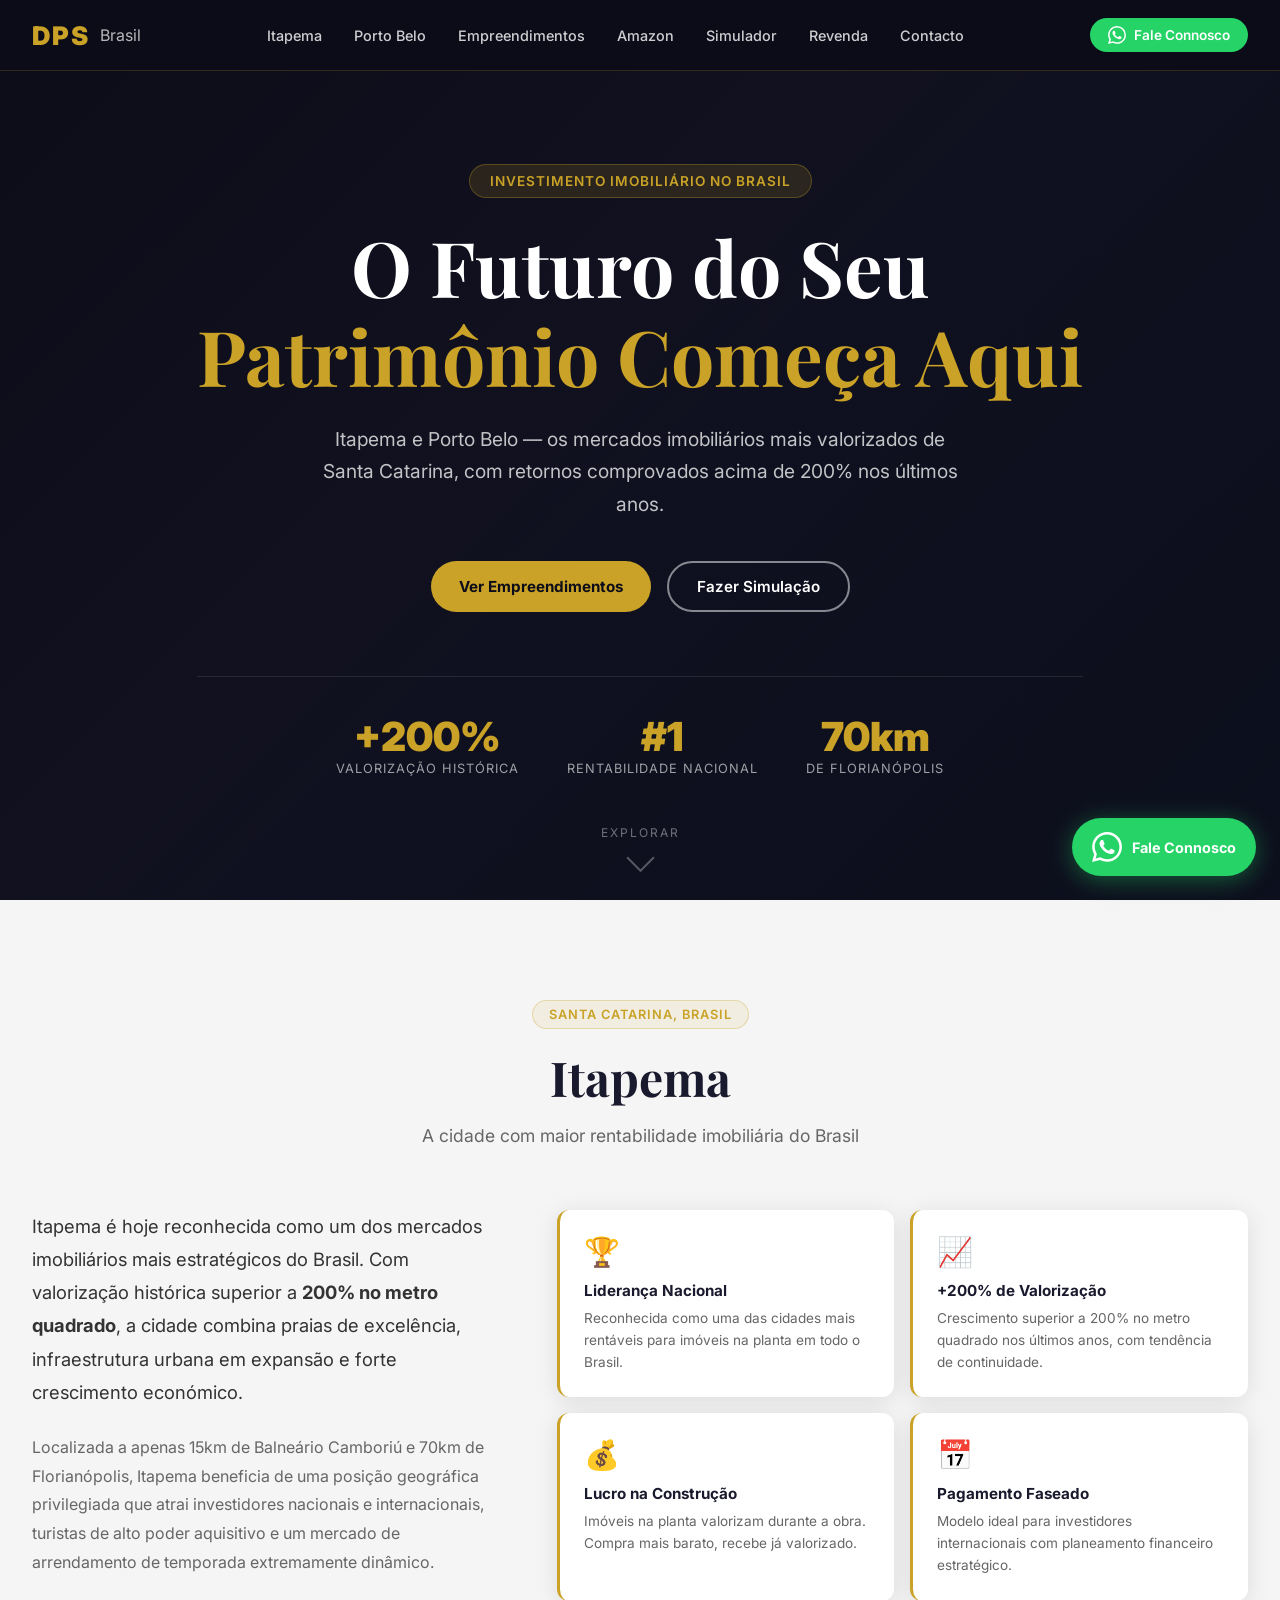
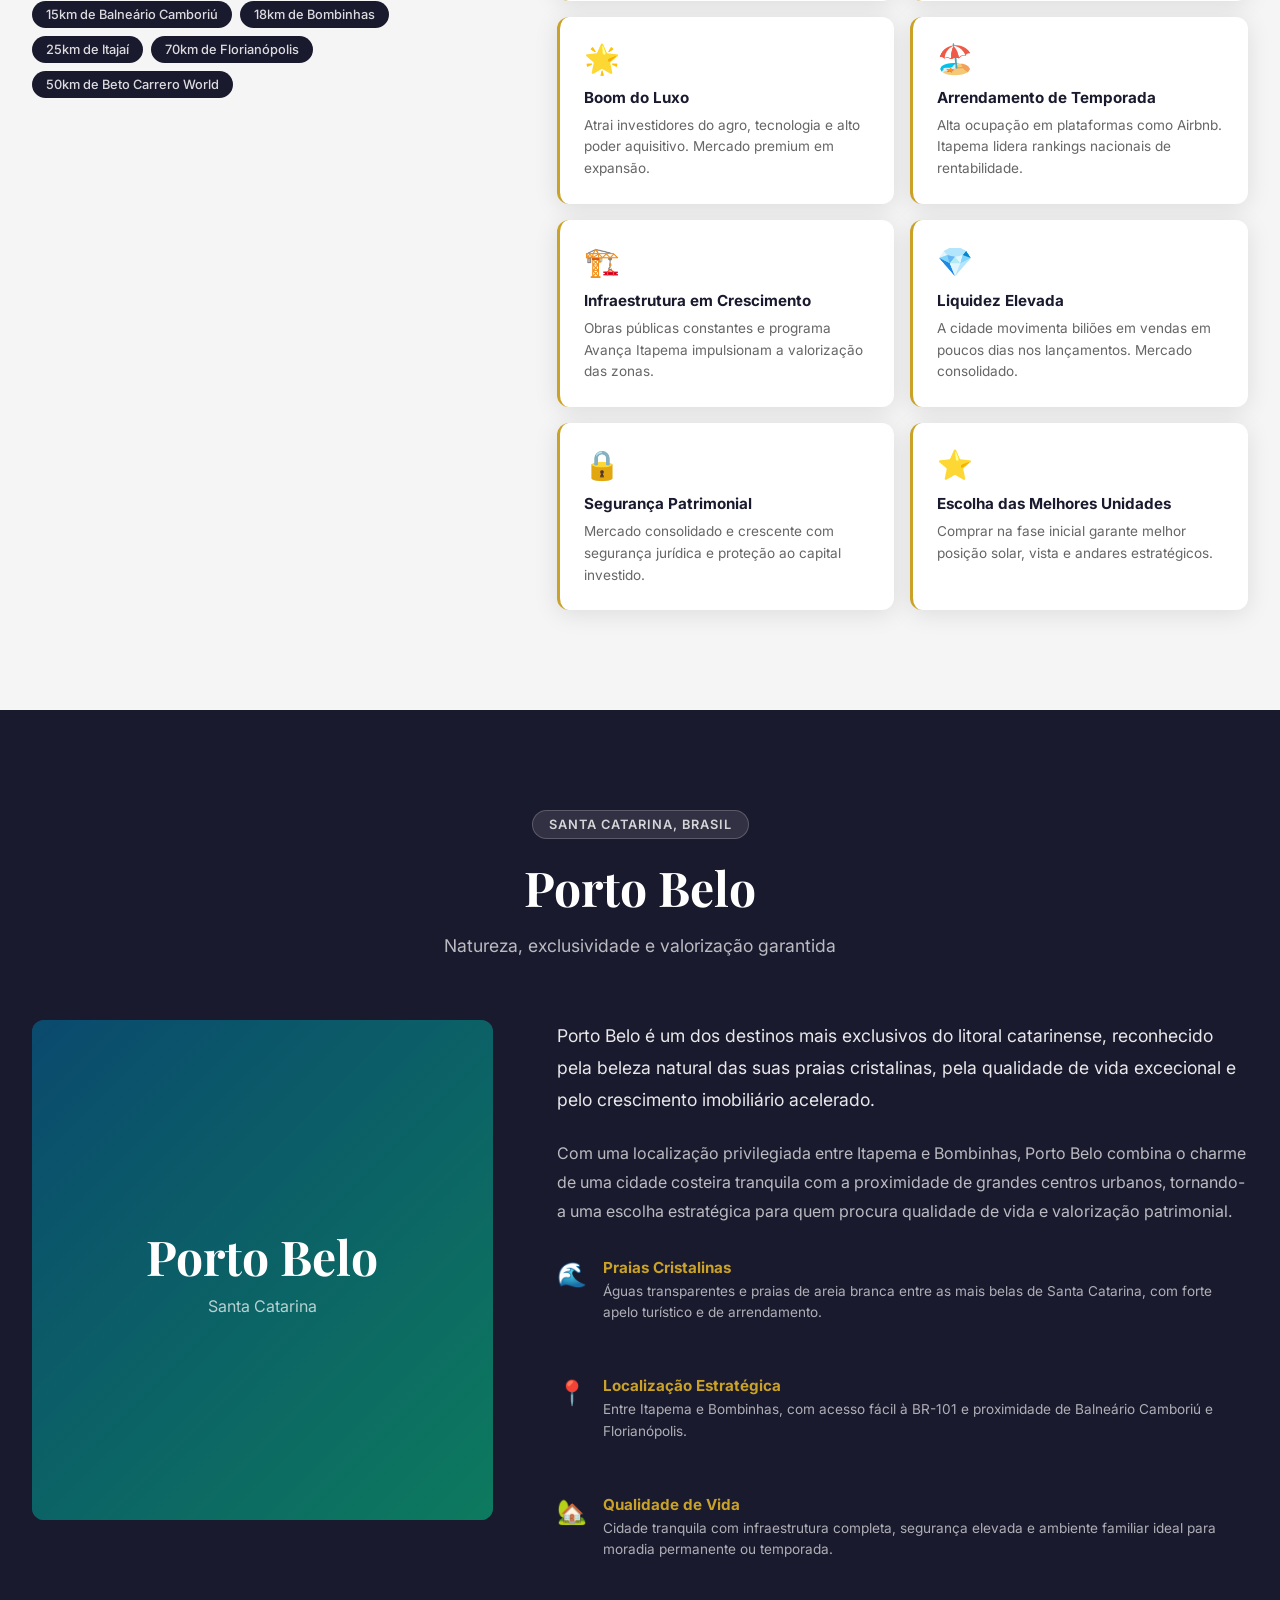
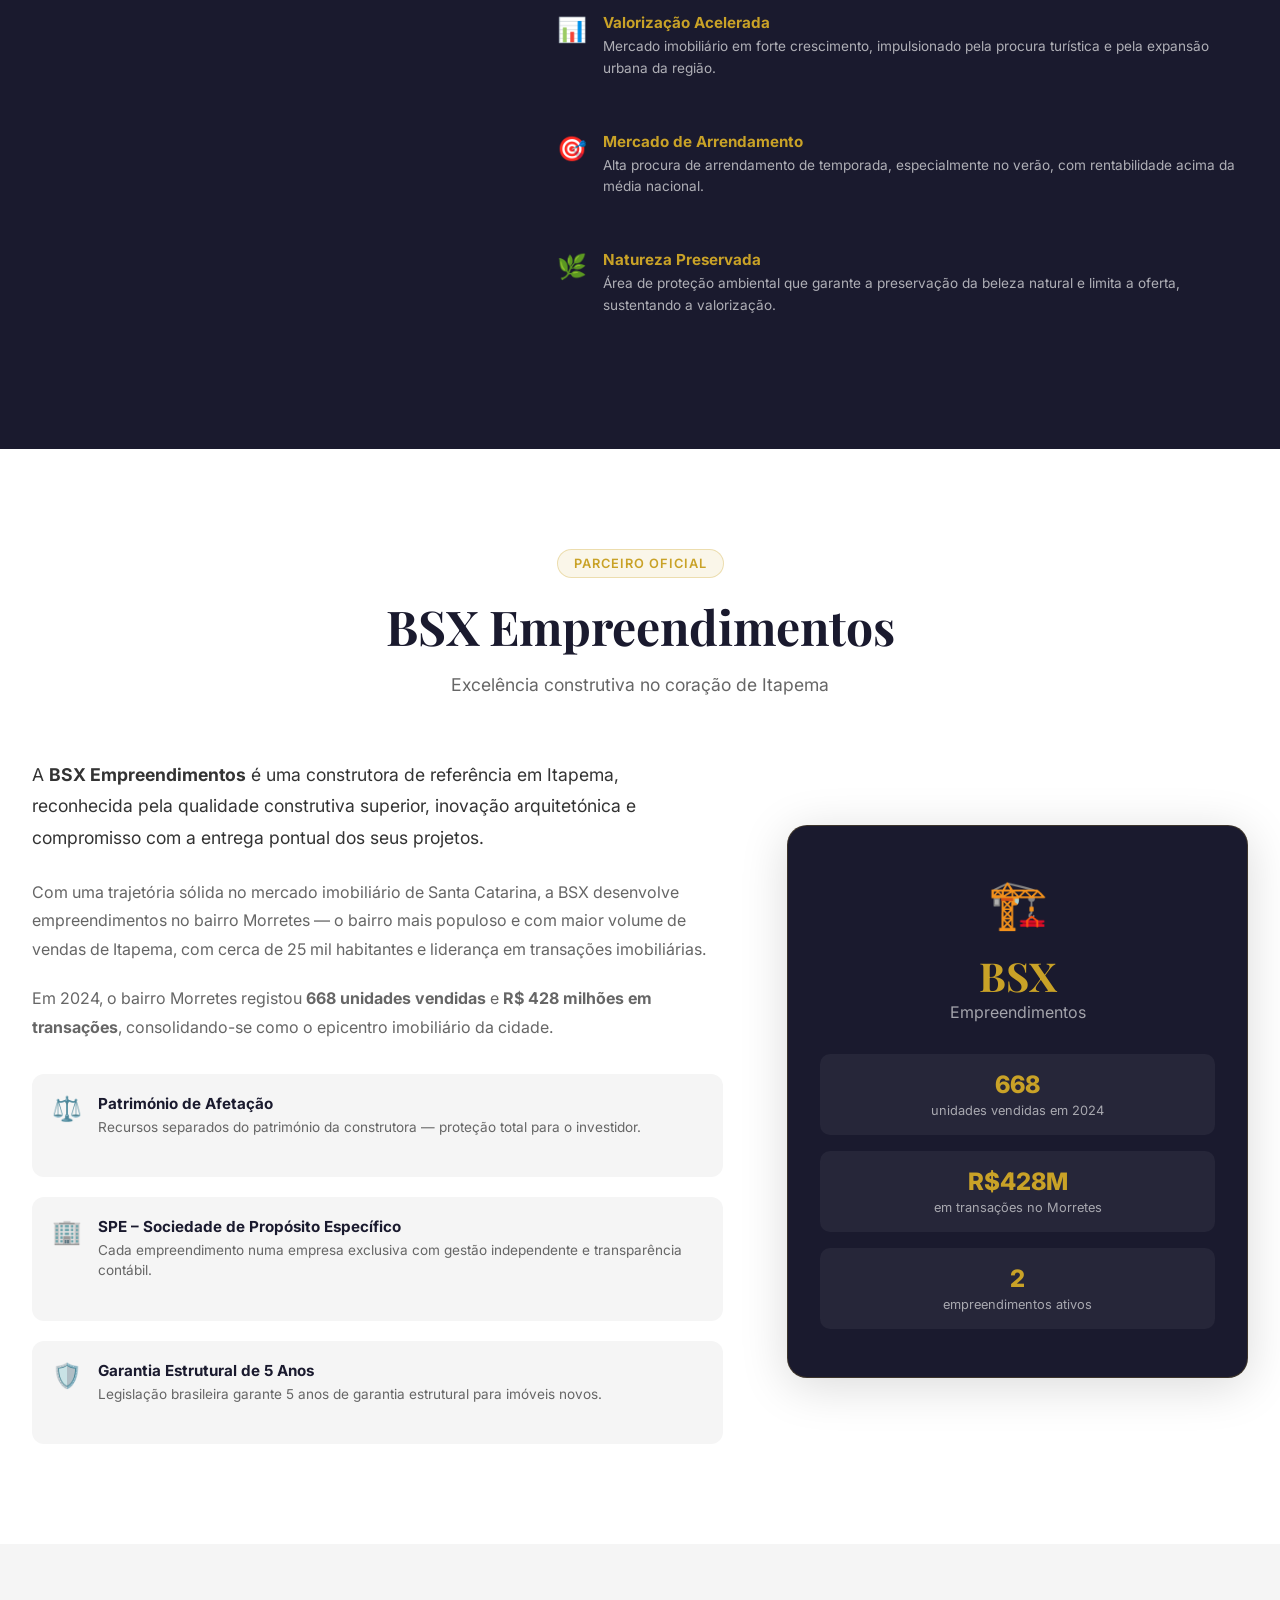
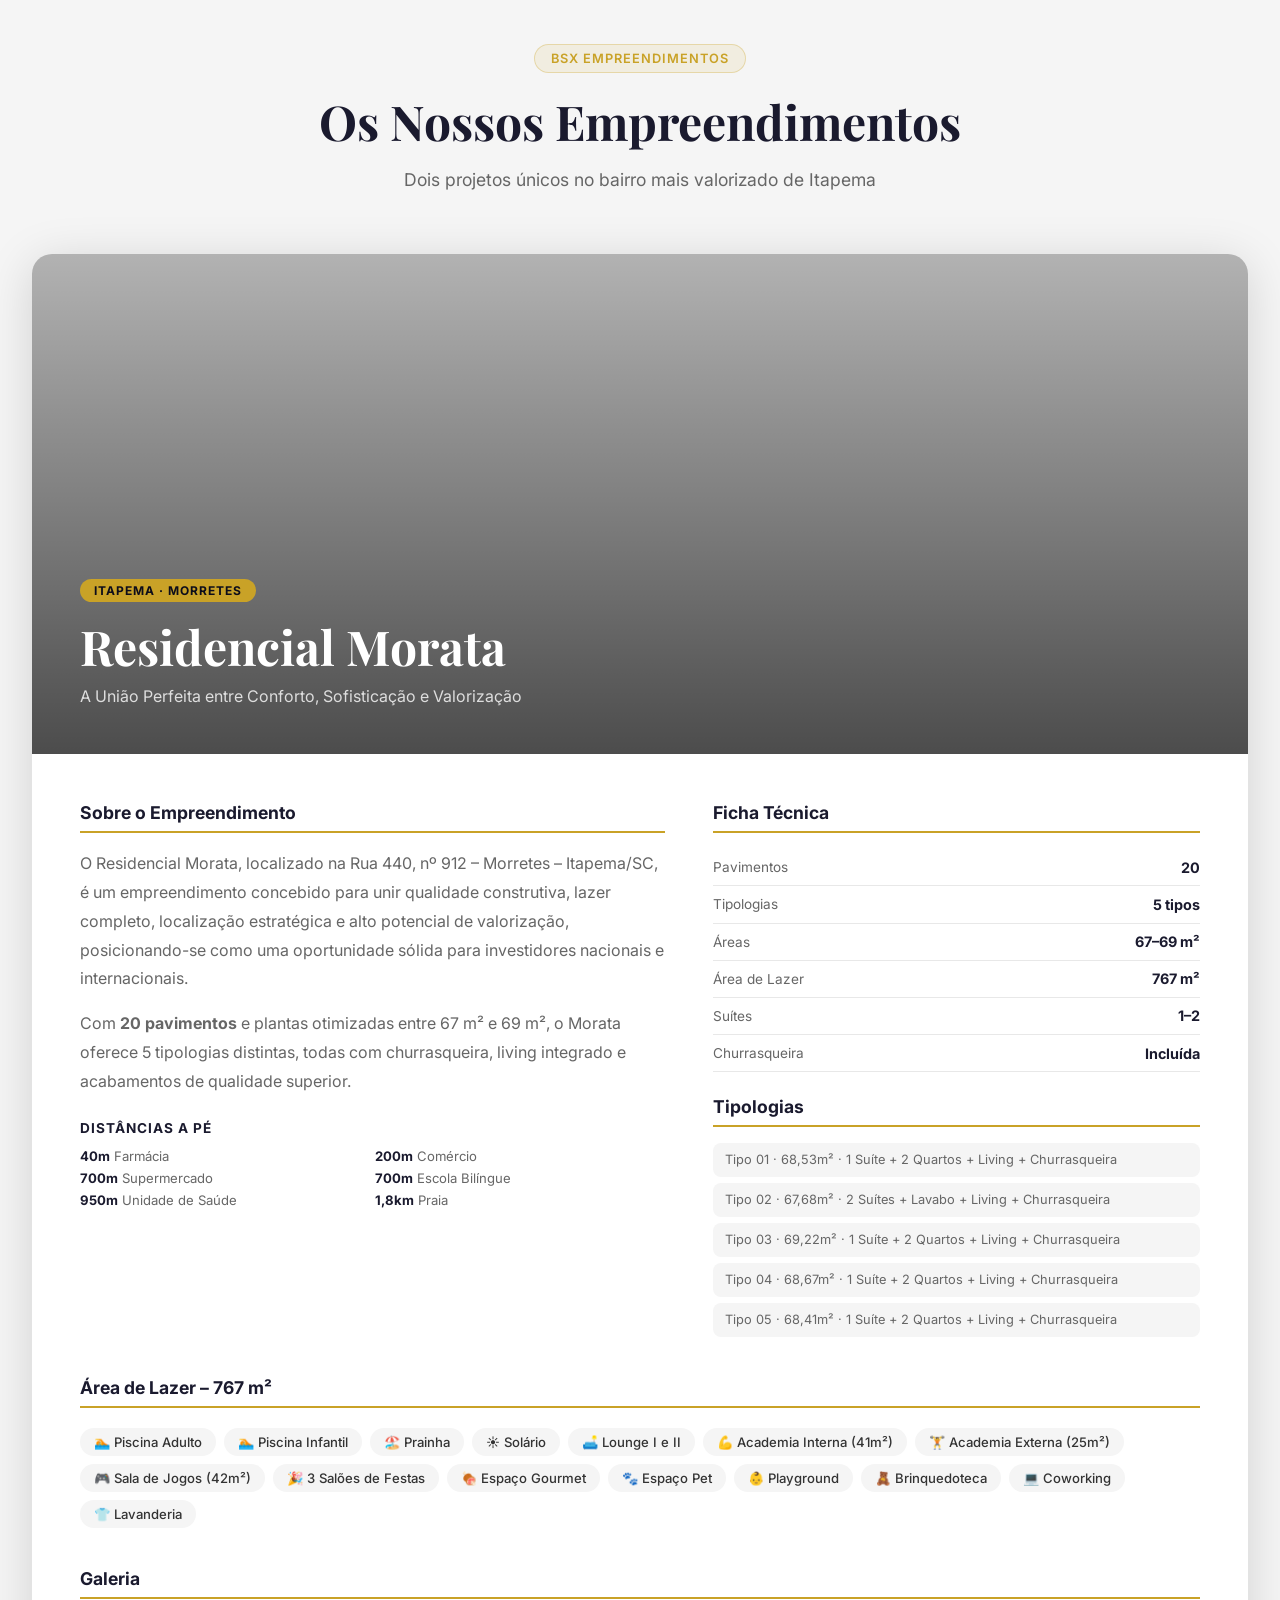
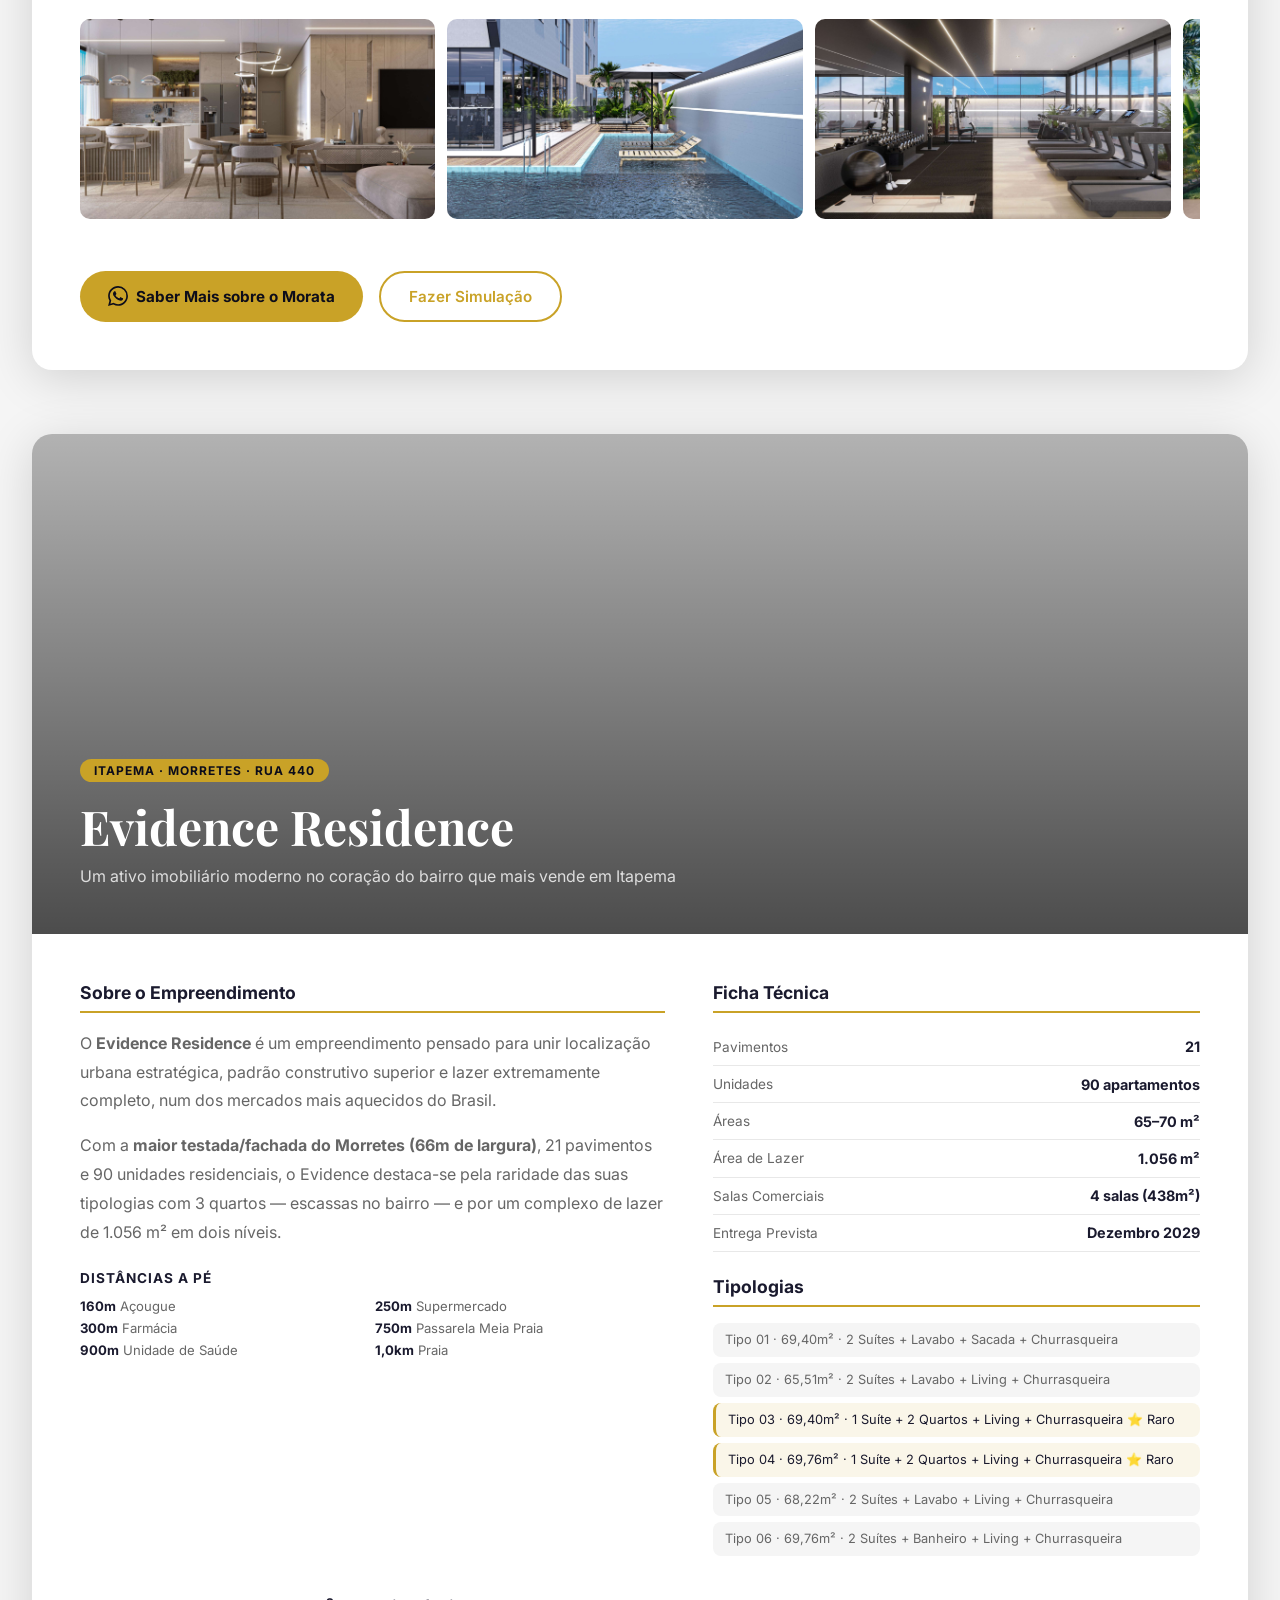
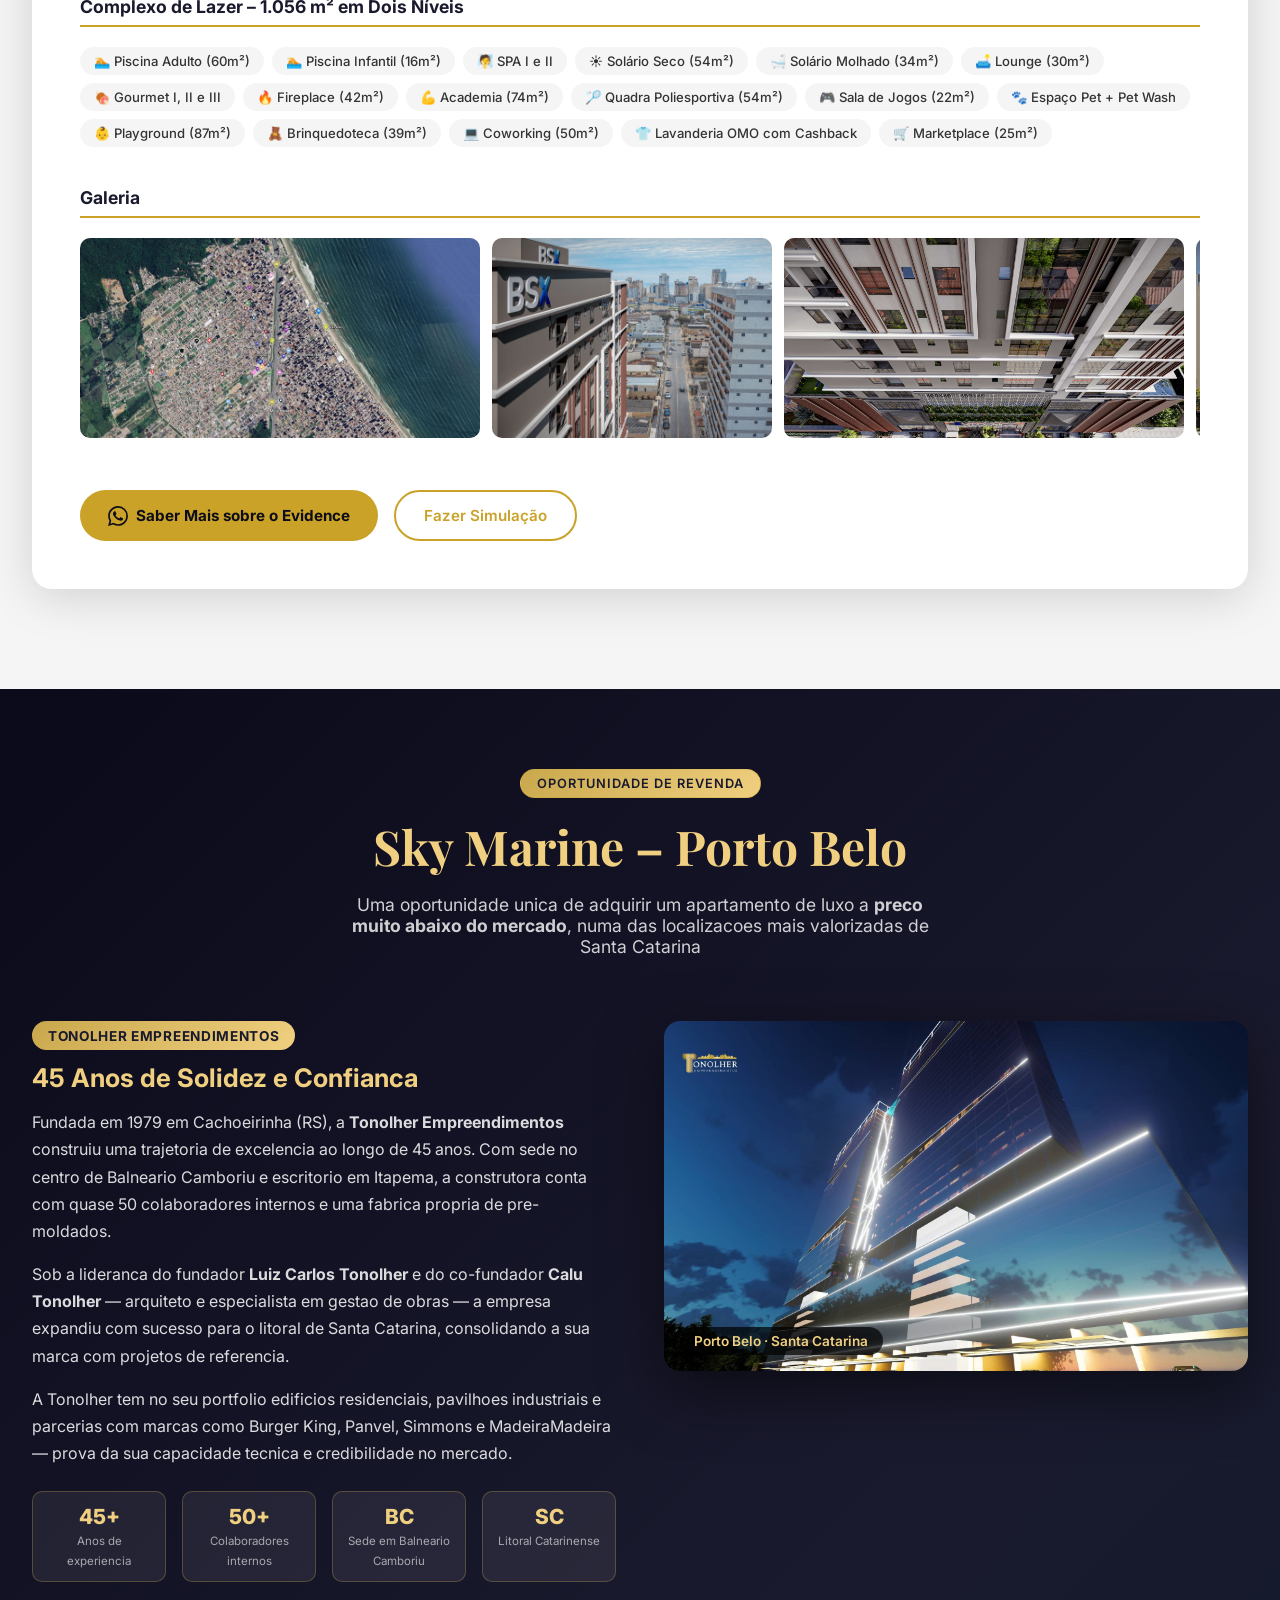
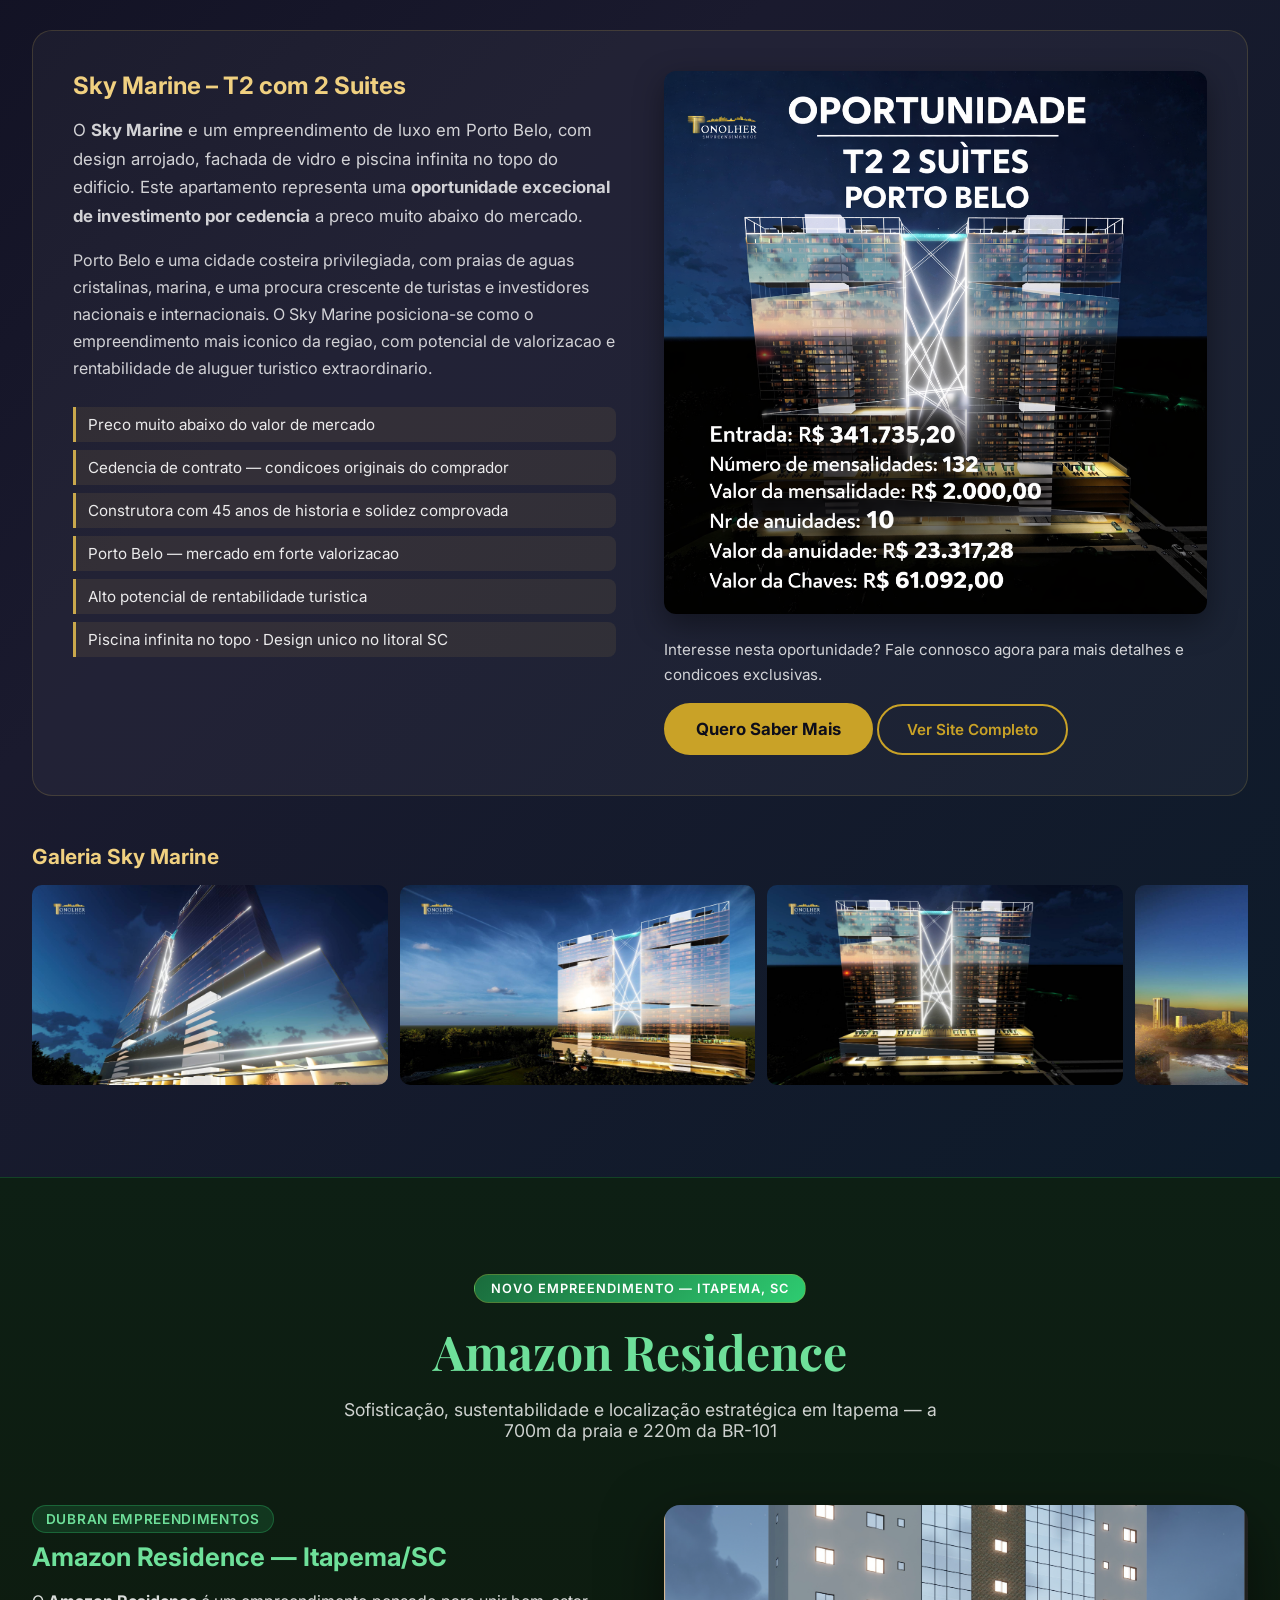
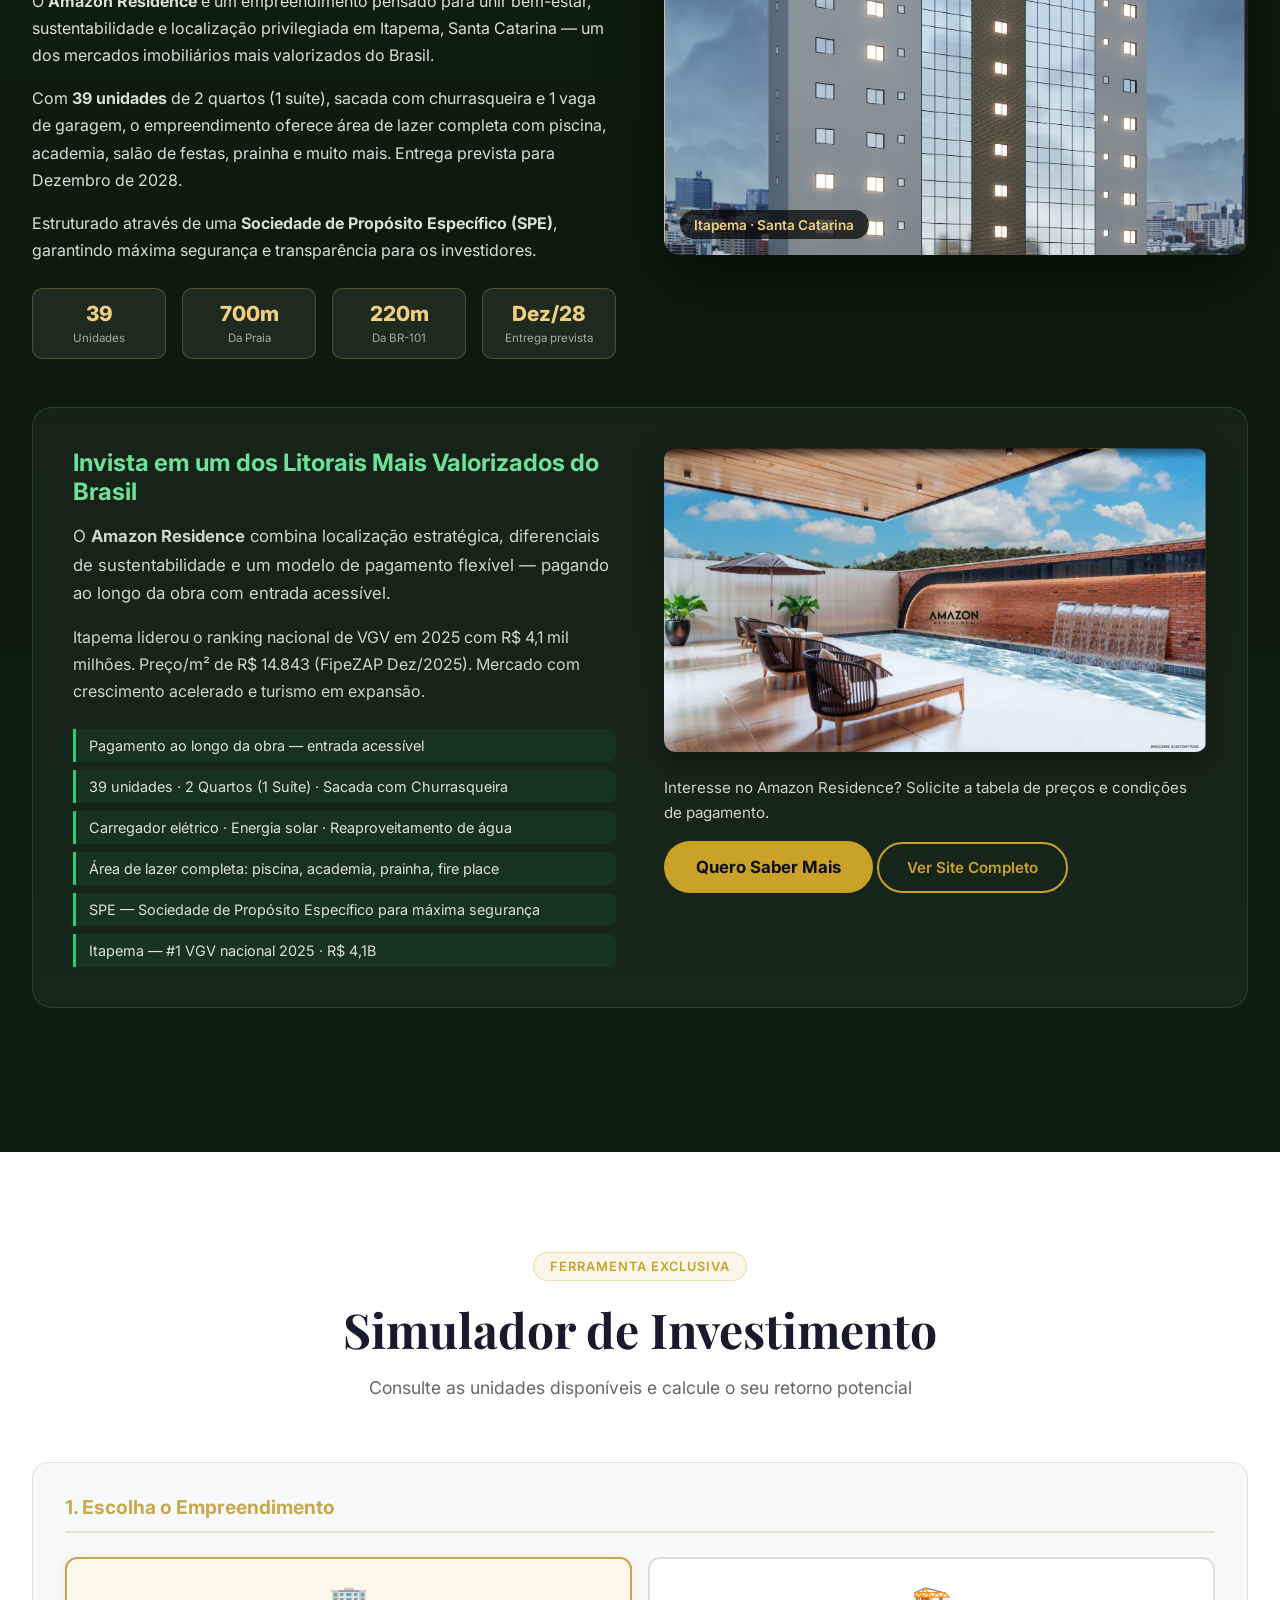
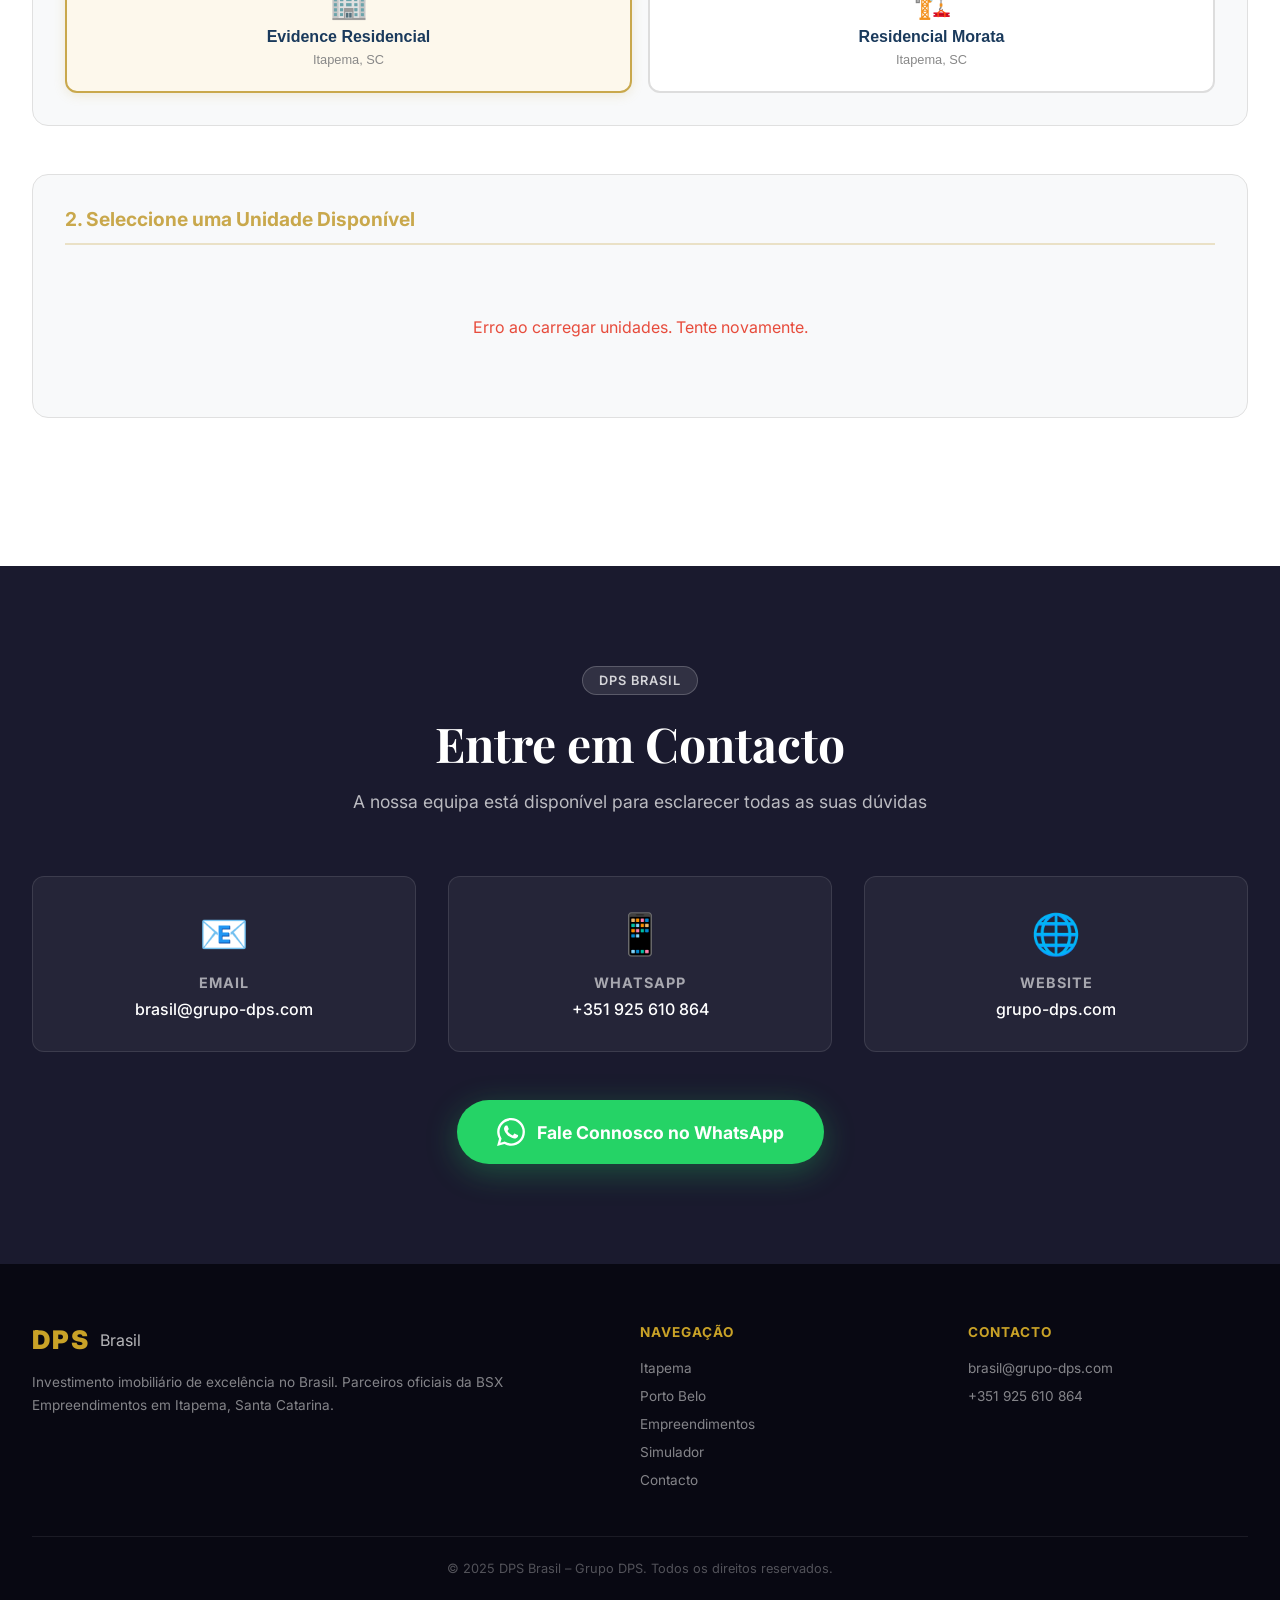
==== index.html @ 94337559 "Adicionar agente Sofia (DPS Brasil) - widget v2.1" ====
<!DOCTYPE html>
<html lang="pt">
<head>
  <meta charset="UTF-8" />
  <meta name="viewport" content="width=device-width, initial-scale=1.0" />
  <title>DPS Brasil – Investimento Imobiliário no Brasil</title>
  <meta name="description" content="Invista em imóveis de alto potencial no Brasil. Itapema e Porto Belo – os mercados mais valorizados de Santa Catarina." />
  <link rel="stylesheet" href="style.css" />
  <link rel="preconnect" href="https://fonts.googleapis.com" />
  <link href="https://fonts.googleapis.com/css2?family=Inter:wght@300;400;500;600;700;800;900&family=Playfair+Display:wght@400;600;700&display=swap" rel="stylesheet" />
</head>
<body>

<!-- NAVBAR -->
<nav class="navbar" id="navbar">
  <div class="nav-container">
    <div class="nav-logo">
      <span class="logo-dps">DPS</span>
      <span class="logo-brasil">Brasil</span>
    </div>
    <div class="nav-links" id="navLinks">
      <a href="#itapema">Itapema</a>
      <a href="#porto-belo">Porto Belo</a>
      <a href="#empreendimentos">Empreendimentos</a>
      <a href="#amazon">Amazon</a>
      <a href="#simulador">Simulador</a>
      <a href="#revenda">Revenda</a>
      <a href="#contacto">Contacto</a>
    </div>
    <a href="https://wa.me/925610864" target="_blank" class="nav-whatsapp">
      <svg width="18" height="18" viewBox="0 0 24 24" fill="currentColor"><path d="M17.472 14.382c-.297-.149-1.758-.867-2.03-.967-.273-.099-.471-.148-.67.15-.197.297-.767.966-.94 1.164-.173.199-.347.223-.644.075-.297-.15-1.255-.463-2.39-1.475-.883-.788-1.48-1.761-1.653-2.059-.173-.297-.018-.458.13-.606.134-.133.298-.347.446-.52.149-.174.198-.298.298-.497.099-.198.05-.371-.025-.52-.075-.149-.669-1.612-.916-2.207-.242-.579-.487-.5-.669-.51-.173-.008-.371-.01-.57-.01-.198 0-.52.074-.792.372-.272.297-1.04 1.016-1.04 2.479 0 1.462 1.065 2.875 1.213 3.074.149.198 2.096 3.2 5.077 4.487.709.306 1.262.489 1.694.625.712.227 1.36.195 1.871.118.571-.085 1.758-.719 2.006-1.413.248-.694.248-1.289.173-1.413-.074-.124-.272-.198-.57-.347m-5.421 7.403h-.004a9.87 9.87 0 01-5.031-1.378l-.361-.214-3.741.982.998-3.648-.235-.374a9.86 9.86 0 01-1.51-5.26c.001-5.45 4.436-9.884 9.888-9.884 2.64 0 5.122 1.03 6.988 2.898a9.825 9.825 0 012.893 6.994c-.003 5.45-4.437 9.884-9.885 9.884m8.413-18.297A11.815 11.815 0 0012.05 0C5.495 0 .16 5.335.157 11.892c0 2.096.547 4.142 1.588 5.945L.057 24l6.305-1.654a11.882 11.882 0 005.683 1.448h.005c6.554 0 11.89-5.335 11.893-11.893a11.821 11.821 0 00-3.48-8.413z"/></svg>
      Fale Connosco
    </a>
    <button class="nav-toggle" id="navToggle" aria-label="Menu">
      <span></span><span></span><span></span>
    </button>
  </div>
</nav>

<!-- HERO -->
<section class="hero" id="hero">
  <div class="hero-overlay"></div>
  <div class="hero-content">
    <div class="hero-badge">Investimento Imobiliário no Brasil</div>
    <h1>O Futuro do Seu<br/><span class="hero-highlight">Patrimônio Começa Aqui</span></h1>
    <p>Itapema e Porto Belo — os mercados imobiliários mais valorizados de Santa Catarina, com retornos comprovados acima de 200% nos últimos anos.</p>
    <div class="hero-buttons">
      <a href="#empreendimentos" class="btn-primary">Ver Empreendimentos</a>
      <a href="#simulador" class="btn-secondary">Fazer Simulação</a>
    </div>
    <div class="hero-stats">
      <div class="stat">
        <span class="stat-number">+200%</span>
        <span class="stat-label">Valorização histórica</span>
      </div>
      <div class="stat">
        <span class="stat-number">#1</span>
        <span class="stat-label">Rentabilidade nacional</span>
      </div>
      <div class="stat">
        <span class="stat-number">70km</span>
        <span class="stat-label">De Florianópolis</span>
      </div>
    </div>
  </div>
  <div class="hero-scroll">
    <span>Explorar</span>
    <div class="scroll-arrow"></div>
  </div>
</section>

<!-- SECÇÃO ITAPEMA -->
<section class="section-itapema" id="itapema">
  <div class="container">
    <div class="section-header">
      <div class="section-badge">Santa Catarina, Brasil</div>
      <h2>Itapema</h2>
      <p class="section-subtitle">A cidade com maior rentabilidade imobiliária do Brasil</p>
    </div>
    <div class="itapema-grid">
      <div class="itapema-text">
        <p class="lead-text">Itapema é hoje reconhecida como um dos mercados imobiliários mais estratégicos do Brasil. Com valorização histórica superior a <strong>200% no metro quadrado</strong>, a cidade combina praias de excelência, infraestrutura urbana em expansão e forte crescimento económico.</p>
        <p>Localizada a apenas 15km de Balneário Camboriú e 70km de Florianópolis, Itapema beneficia de uma posição geográfica privilegiada que atrai investidores nacionais e internacionais, turistas de alto poder aquisitivo e um mercado de arrendamento de temporada extremamente dinâmico.</p>
        <div class="location-tags">
          <span>15km de Balneário Camboriú</span>
          <span>18km de Bombinhas</span>
          <span>25km de Itajaí</span>
          <span>70km de Florianópolis</span>
          <span>50km de Beto Carrero World</span>
        </div>
      </div>
      <div class="motivos-grid">
        <div class="motivo-card">
          <div class="motivo-icon">🏆</div>
          <h4>Liderança Nacional</h4>
          <p>Reconhecida como uma das cidades mais rentáveis para imóveis na planta em todo o Brasil.</p>
        </div>
        <div class="motivo-card">
          <div class="motivo-icon">📈</div>
          <h4>+200% de Valorização</h4>
          <p>Crescimento superior a 200% no metro quadrado nos últimos anos, com tendência de continuidade.</p>
        </div>
        <div class="motivo-card">
          <div class="motivo-icon">💰</div>
          <h4>Lucro na Construção</h4>
          <p>Imóveis na planta valorizam durante a obra. Compra mais barato, recebe já valorizado.</p>
        </div>
        <div class="motivo-card">
          <div class="motivo-icon">📅</div>
          <h4>Pagamento Faseado</h4>
          <p>Modelo ideal para investidores internacionais com planeamento financeiro estratégico.</p>
        </div>
        <div class="motivo-card">
          <div class="motivo-icon">🌟</div>
          <h4>Boom do Luxo</h4>
          <p>Atrai investidores do agro, tecnologia e alto poder aquisitivo. Mercado premium em expansão.</p>
        </div>
        <div class="motivo-card">
          <div class="motivo-icon">🏖️</div>
          <h4>Arrendamento de Temporada</h4>
          <p>Alta ocupação em plataformas como Airbnb. Itapema lidera rankings nacionais de rentabilidade.</p>
        </div>
        <div class="motivo-card">
          <div class="motivo-icon">🏗️</div>
          <h4>Infraestrutura em Crescimento</h4>
          <p>Obras públicas constantes e programa Avança Itapema impulsionam a valorização das zonas.</p>
        </div>
        <div class="motivo-card">
          <div class="motivo-icon">💎</div>
          <h4>Liquidez Elevada</h4>
          <p>A cidade movimenta biliões em vendas em poucos dias nos lançamentos. Mercado consolidado.</p>
        </div>
        <div class="motivo-card">
          <div class="motivo-icon">🔒</div>
          <h4>Segurança Patrimonial</h4>
          <p>Mercado consolidado e crescente com segurança jurídica e proteção ao capital investido.</p>
        </div>
        <div class="motivo-card">
          <div class="motivo-icon">⭐</div>
          <h4>Escolha das Melhores Unidades</h4>
          <p>Comprar na fase inicial garante melhor posição solar, vista e andares estratégicos.</p>
        </div>
      </div>
    </div>
  </div>
</section>

<!-- SECÇÃO PORTO BELO -->
<section class="section-porto-belo" id="porto-belo">
  <div class="container">
    <div class="section-header light">
      <div class="section-badge light">Santa Catarina, Brasil</div>
      <h2>Porto Belo</h2>
      <p class="section-subtitle">Natureza, exclusividade e valorização garantida</p>
    </div>
    <div class="porto-belo-content">
      <div class="porto-belo-main">
        <div class="porto-belo-image">
          <div class="pb-overlay">
            <h3>Porto Belo</h3>
            <p>Santa Catarina</p>
          </div>
        </div>
      </div>
      <div class="porto-belo-info">
        <p class="lead-text">Porto Belo é um dos destinos mais exclusivos do litoral catarinense, reconhecido pela beleza natural das suas praias cristalinas, pela qualidade de vida excecional e pelo crescimento imobiliário acelerado.</p>
        <p>Com uma localização privilegiada entre Itapema e Bombinhas, Porto Belo combina o charme de uma cidade costeira tranquila com a proximidade de grandes centros urbanos, tornando-a uma escolha estratégica para quem procura qualidade de vida e valorização patrimonial.</p>
        <div class="vantagens-list">
          <div class="vantagem-item">
            <div class="vantagem-icon">🌊</div>
            <div>
              <h4>Praias Cristalinas</h4>
              <p>Águas transparentes e praias de areia branca entre as mais belas de Santa Catarina, com forte apelo turístico e de arrendamento.</p>
            </div>
          </div>
          <div class="vantagem-item">
            <div class="vantagem-icon">📍</div>
            <div>
              <h4>Localização Estratégica</h4>
              <p>Entre Itapema e Bombinhas, com acesso fácil à BR-101 e proximidade de Balneário Camboriú e Florianópolis.</p>
            </div>
          </div>
          <div class="vantagem-item">
            <div class="vantagem-icon">🏡</div>
            <div>
              <h4>Qualidade de Vida</h4>
              <p>Cidade tranquila com infraestrutura completa, segurança elevada e ambiente familiar ideal para moradia permanente ou temporada.</p>
            </div>
          </div>
          <div class="vantagem-item">
            <div class="vantagem-icon">📊</div>
            <div>
              <h4>Valorização Acelerada</h4>
              <p>Mercado imobiliário em forte crescimento, impulsionado pela procura turística e pela expansão urbana da região.</p>
            </div>
          </div>
          <div class="vantagem-item">
            <div class="vantagem-icon">🎯</div>
            <div>
              <h4>Mercado de Arrendamento</h4>
              <p>Alta procura de arrendamento de temporada, especialmente no verão, com rentabilidade acima da média nacional.</p>
            </div>
          </div>
          <div class="vantagem-item">
            <div class="vantagem-icon">🌿</div>
            <div>
              <h4>Natureza Preservada</h4>
              <p>Área de proteção ambiental que garante a preservação da beleza natural e limita a oferta, sustentando a valorização.</p>
            </div>
          </div>
        </div>
      </div>
    </div>
  </div>
</section>

<!-- SECÇÃO BSX EMPREENDIMENTOS -->
<section class="section-bsx" id="bsx">
  <div class="container">
    <div class="section-header">
      <div class="section-badge">Parceiro Oficial</div>
      <h2>BSX Empreendimentos</h2>
      <p class="section-subtitle">Excelência construtiva no coração de Itapema</p>
    </div>
    <div class="bsx-content">
      <div class="bsx-text">
        <p class="lead-text">A <strong>BSX Empreendimentos</strong> é uma construtora de referência em Itapema, reconhecida pela qualidade construtiva superior, inovação arquitetónica e compromisso com a entrega pontual dos seus projetos.</p>
        <p>Com uma trajetória sólida no mercado imobiliário de Santa Catarina, a BSX desenvolve empreendimentos no bairro Morretes — o bairro mais populoso e com maior volume de vendas de Itapema, com cerca de 25 mil habitantes e liderança em transações imobiliárias.</p>
        <p>Em 2024, o bairro Morretes registou <strong>668 unidades vendidas</strong> e <strong>R$ 428 milhões em transações</strong>, consolidando-se como o epicentro imobiliário da cidade.</p>
        <div class="bsx-diferenciais">
          <div class="diferencial">
            <span class="diferencial-icon">⚖️</span>
            <div>
              <strong>Património de Afetação</strong>
              <p>Recursos separados do património da construtora — proteção total para o investidor.</p>
            </div>
          </div>
          <div class="diferencial">
            <span class="diferencial-icon">🏢</span>
            <div>
              <strong>SPE – Sociedade de Propósito Específico</strong>
              <p>Cada empreendimento numa empresa exclusiva com gestão independente e transparência contábil.</p>
            </div>
          </div>
          <div class="diferencial">
            <span class="diferencial-icon">🛡️</span>
            <div>
              <strong>Garantia Estrutural de 5 Anos</strong>
              <p>Legislação brasileira garante 5 anos de garantia estrutural para imóveis novos.</p>
            </div>
          </div>
        </div>
      </div>
      <div class="bsx-image">
        <div class="bsx-badge-card">
          <div class="bsx-badge-icon">🏗️</div>
          <h3>BSX</h3>
          <p>Empreendimentos</p>
          <div class="bsx-stats-mini">
            <div><strong>668</strong><span>unidades vendidas em 2024</span></div>
            <div><strong>R$428M</strong><span>em transações no Morretes</span></div>
            <div><strong>2</strong><span>empreendimentos ativos</span></div>
          </div>
        </div>
      </div>
    </div>
  </div>
</section>

<!-- SECÇÃO EMPREENDIMENTOS -->
<section class="section-empreendimentos" id="empreendimentos">
  <div class="container">
    <div class="section-header">
      <div class="section-badge">BSX Empreendimentos</div>
      <h2>Os Nossos Empreendimentos</h2>
      <p class="section-subtitle">Dois projetos únicos no bairro mais valorizado de Itapema</p>
    </div>

    <!-- MORATA -->
    <div class="empreendimento-card" id="morata">
      <div class="emp-video-bg">
        <video autoplay muted loop playsinline class="emp-video" id="videoMorata">
          <source src="https://files.manuscdn.com/user_upload_by_module/session_file/310519663171422751/wNNsdnxxLnsIgcfc.mp4" type="video/mp4" />
        </video>
        <div class="emp-video-overlay"></div>
        <div class="emp-video-title">
          <span class="emp-tag">Itapema · Morretes</span>
          <h3>Residencial Morata</h3>
          <p>A União Perfeita entre Conforto, Sofisticação e Valorização</p>
        </div>
      </div>
      <div class="emp-content">
        <div class="emp-info-grid">
          <div class="emp-description">
            <h4>Sobre o Empreendimento</h4>
            <p>O Residencial Morata, localizado na Rua 440, nº 912 – Morretes – Itapema/SC, é um empreendimento concebido para unir qualidade construtiva, lazer completo, localização estratégica e alto potencial de valorização, posicionando-se como uma oportunidade sólida para investidores nacionais e internacionais.</p>
            <p>Com <strong>20 pavimentos</strong> e plantas otimizadas entre 67 m² e 69 m², o Morata oferece 5 tipologias distintas, todas com churrasqueira, living integrado e acabamentos de qualidade superior.</p>
            <div class="emp-location-distances">
              <h5>Distâncias a Pé</h5>
              <div class="distances-grid">
                <span><strong>40m</strong> Farmácia</span>
                <span><strong>200m</strong> Comércio</span>
                <span><strong>700m</strong> Supermercado</span>
                <span><strong>700m</strong> Escola Bilíngue</span>
                <span><strong>950m</strong> Unidade de Saúde</span>
                <span><strong>1,8km</strong> Praia</span>
              </div>
            </div>
          </div>
          <div class="emp-specs">
            <h4>Ficha Técnica</h4>
            <div class="specs-list">
              <div class="spec-item"><span class="spec-label">Pavimentos</span><span class="spec-value">20</span></div>
              <div class="spec-item"><span class="spec-label">Tipologias</span><span class="spec-value">5 tipos</span></div>
              <div class="spec-item"><span class="spec-label">Áreas</span><span class="spec-value">67–69 m²</span></div>
              <div class="spec-item"><span class="spec-label">Área de Lazer</span><span class="spec-value">767 m²</span></div>
              <div class="spec-item"><span class="spec-label">Suítes</span><span class="spec-value">1–2</span></div>
              <div class="spec-item"><span class="spec-label">Churrasqueira</span><span class="spec-value">Incluída</span></div>
            </div>
            <h4 style="margin-top:1.5rem">Tipologias</h4>
            <div class="tipologias-list">
              <div class="tipologia">Tipo 01 · 68,53m² · 1 Suíte + 2 Quartos + Living + Churrasqueira</div>
              <div class="tipologia">Tipo 02 · 67,68m² · 2 Suítes + Lavabo + Living + Churrasqueira</div>
              <div class="tipologia">Tipo 03 · 69,22m² · 1 Suíte + 2 Quartos + Living + Churrasqueira</div>
              <div class="tipologia">Tipo 04 · 68,67m² · 1 Suíte + 2 Quartos + Living + Churrasqueira</div>
              <div class="tipologia">Tipo 05 · 68,41m² · 1 Suíte + 2 Quartos + Living + Churrasqueira</div>
            </div>
          </div>
        </div>
        <div class="emp-lazer">
          <h4>Área de Lazer – 767 m²</h4>
          <div class="lazer-grid">
            <span>🏊 Piscina Adulto</span>
            <span>🏊 Piscina Infantil</span>
            <span>🏖️ Prainha</span>
            <span>☀️ Solário</span>
            <span>🛋️ Lounge I e II</span>
            <span>💪 Academia Interna (41m²)</span>
            <span>🏋️ Academia Externa (25m²)</span>
            <span>🎮 Sala de Jogos (42m²)</span>
            <span>🎉 3 Salões de Festas</span>
            <span>🍖 Espaço Gourmet</span>
            <span>🐾 Espaço Pet</span>
            <span>👶 Playground</span>
            <span>🧸 Brinquedoteca</span>
            <span>💻 Coworking</span>
            <span>👕 Lavanderia</span>
          </div>
        </div>
        <div class="emp-gallery">
          <h4>Galeria</h4>
          <div class="gallery-scroll">
            <img src="morata-017.jpg" alt="Morata" loading="lazy" onclick="openLightbox(this.src)" />
            <img src="morata-023.jpg" alt="Morata" loading="lazy" onclick="openLightbox(this.src)" />
            <img src="morata-024.jpg" alt="Morata" loading="lazy" onclick="openLightbox(this.src)" />
            <img src="morata-025.jpg" alt="Morata" loading="lazy" onclick="openLightbox(this.src)" />
            <img src="morata-026.jpg" alt="Morata" loading="lazy" onclick="openLightbox(this.src)" />
            <img src="morata-027.jpg" alt="Morata" loading="lazy" onclick="openLightbox(this.src)" />
            <img src="morata-028.jpg" alt="Morata" loading="lazy" onclick="openLightbox(this.src)" />
            <img src="morata-029.jpg" alt="Morata" loading="lazy" onclick="openLightbox(this.src)" />
            <img src="morata-030.jpg" alt="Morata" loading="lazy" onclick="openLightbox(this.src)" />
            <img src="morata-031.jpg" alt="Morata" loading="lazy" onclick="openLightbox(this.src)" />
            <img src="morata-032.jpg" alt="Morata" loading="lazy" onclick="openLightbox(this.src)" />
            <img src="morata-034.jpg" alt="Morata" loading="lazy" onclick="openLightbox(this.src)" />
            <img src="morata-035.jpg" alt="Morata" loading="lazy" onclick="openLightbox(this.src)" />
            <img src="morata-036.jpg" alt="Morata" loading="lazy" onclick="openLightbox(this.src)" />
          </div>
        </div>
        <div class="emp-cta">
          <a href="https://wa.me/925610864?text=Olá!%20Tenho%20interesse%20no%20Residencial%20Morata%20em%20Itapema.%20Podem%20enviar%20mais%20informações?" target="_blank" class="btn-primary">
            <svg width="20" height="20" viewBox="0 0 24 24" fill="currentColor"><path d="M17.472 14.382c-.297-.149-1.758-.867-2.03-.967-.273-.099-.471-.148-.67.15-.197.297-.767.966-.94 1.164-.173.199-.347.223-.644.075-.297-.15-1.255-.463-2.39-1.475-.883-.788-1.48-1.761-1.653-2.059-.173-.297-.018-.458.13-.606.134-.133.298-.347.446-.52.149-.174.198-.298.298-.497.099-.198.05-.371-.025-.52-.075-.149-.669-1.612-.916-2.207-.242-.579-.487-.5-.669-.51-.173-.008-.371-.01-.57-.01-.198 0-.52.074-.792.372-.272.297-1.04 1.016-1.04 2.479 0 1.462 1.065 2.875 1.213 3.074.149.198 2.096 3.2 5.077 4.487.709.306 1.262.489 1.694.625.712.227 1.36.195 1.871.118.571-.085 1.758-.719 2.006-1.413.248-.694.248-1.289.173-1.413-.074-.124-.272-.198-.57-.347m-5.421 7.403h-.004a9.87 9.87 0 01-5.031-1.378l-.361-.214-3.741.982.998-3.648-.235-.374a9.86 9.86 0 01-1.51-5.26c.001-5.45 4.436-9.884 9.888-9.884 2.64 0 5.122 1.03 6.988 2.898a9.825 9.825 0 012.893 6.994c-.003 5.45-4.437 9.884-9.885 9.884m8.413-18.297A11.815 11.815 0 0012.05 0C5.495 0 .16 5.335.157 11.892c0 2.096.547 4.142 1.588 5.945L.057 24l6.305-1.654a11.882 11.882 0 005.683 1.448h.005c6.554 0 11.89-5.335 11.893-11.893a11.821 11.821 0 00-3.48-8.413z"/></svg>
            Saber Mais sobre o Morata
          </a>
          <a href="#simulador" class="btn-outline">Fazer Simulação</a>
        </div>
      </div>
    </div>

    <!-- EVIDENCE -->
    <div class="empreendimento-card" id="evidence">
      <div class="emp-video-bg evidence-bg">
        <video autoplay muted loop playsinline class="emp-video" id="videoEvidence">
          <source src="https://files.manuscdn.com/user_upload_by_module/session_file/310519663171422751/YQMXgiWFJONNjmcG.mp4" type="video/mp4" />
        </video>
        <div class="emp-video-overlay"></div>
        <div class="emp-video-title">
          <span class="emp-tag">Itapema · Morretes · Rua 440</span>
          <h3>Evidence Residence</h3>
          <p>Um ativo imobiliário moderno no coração do bairro que mais vende em Itapema</p>
        </div>
      </div>
      <div class="emp-content">
        <div class="emp-info-grid">
          <div class="emp-description">
            <h4>Sobre o Empreendimento</h4>
            <p>O <strong>Evidence Residence</strong> é um empreendimento pensado para unir localização urbana estratégica, padrão construtivo superior e lazer extremamente completo, num dos mercados mais aquecidos do Brasil.</p>
            <p>Com a <strong>maior testada/fachada do Morretes (66m de largura)</strong>, 21 pavimentos e 90 unidades residenciais, o Evidence destaca-se pela raridade das suas tipologias com 3 quartos — escassas no bairro — e por um complexo de lazer de 1.056 m² em dois níveis.</p>
            <div class="emp-location-distances">
              <h5>Distâncias a Pé</h5>
              <div class="distances-grid">
                <span><strong>160m</strong> Açougue</span>
                <span><strong>250m</strong> Supermercado</span>
                <span><strong>300m</strong> Farmácia</span>
                <span><strong>750m</strong> Passarela Meia Praia</span>
                <span><strong>900m</strong> Unidade de Saúde</span>
                <span><strong>1,0km</strong> Praia</span>
              </div>
            </div>
          </div>
          <div class="emp-specs">
            <h4>Ficha Técnica</h4>
            <div class="specs-list">
              <div class="spec-item"><span class="spec-label">Pavimentos</span><span class="spec-value">21</span></div>
              <div class="spec-item"><span class="spec-label">Unidades</span><span class="spec-value">90 apartamentos</span></div>
              <div class="spec-item"><span class="spec-label">Áreas</span><span class="spec-value">65–70 m²</span></div>
              <div class="spec-item"><span class="spec-label">Área de Lazer</span><span class="spec-value">1.056 m²</span></div>
              <div class="spec-item"><span class="spec-label">Salas Comerciais</span><span class="spec-value">4 salas (438m²)</span></div>
              <div class="spec-item"><span class="spec-label">Entrega Prevista</span><span class="spec-value">Dezembro 2029</span></div>
            </div>
            <h4 style="margin-top:1.5rem">Tipologias</h4>
            <div class="tipologias-list">
              <div class="tipologia">Tipo 01 · 69,40m² · 2 Suítes + Lavabo + Sacada + Churrasqueira</div>
              <div class="tipologia">Tipo 02 · 65,51m² · 2 Suítes + Lavabo + Living + Churrasqueira</div>
              <div class="tipologia highlight-tipo">Tipo 03 · 69,40m² · 1 Suíte + 2 Quartos + Living + Churrasqueira ⭐ Raro</div>
              <div class="tipologia highlight-tipo">Tipo 04 · 69,76m² · 1 Suíte + 2 Quartos + Living + Churrasqueira ⭐ Raro</div>
              <div class="tipologia">Tipo 05 · 68,22m² · 2 Suítes + Lavabo + Living + Churrasqueira</div>
              <div class="tipologia">Tipo 06 · 69,76m² · 2 Suítes + Banheiro + Living + Churrasqueira</div>
            </div>
          </div>
        </div>
        <div class="emp-lazer">
          <h4>Complexo de Lazer – 1.056 m² em Dois Níveis</h4>
          <div class="lazer-grid">
            <span>🏊 Piscina Adulto (60m²)</span>
            <span>🏊 Piscina Infantil (16m²)</span>
            <span>🧖 SPA I e II</span>
            <span>☀️ Solário Seco (54m²)</span>
            <span>🛁 Solário Molhado (34m²)</span>
            <span>🛋️ Lounge (30m²)</span>
            <span>🍖 Gourmet I, II e III</span>
            <span>🔥 Fireplace (42m²)</span>
            <span>💪 Academia (74m²)</span>
            <span>🏸 Quadra Poliesportiva (54m²)</span>
            <span>🎮 Sala de Jogos (22m²)</span>
            <span>🐾 Espaço Pet + Pet Wash</span>
            <span>👶 Playground (87m²)</span>
            <span>🧸 Brinquedoteca (39m²)</span>
            <span>💻 Coworking (50m²)</span>
            <span>👕 Lavanderia OMO com Cashback</span>
            <span>🛒 Marketplace (25m²)</span>
          </div>
        </div>
        <div class="emp-gallery">
          <h4>Galeria</h4>
          <div class="gallery-scroll">
            <img src="evidence-088.jpg" alt="Evidence" loading="lazy" onclick="openLightbox(this.src)" />
            <img src="evidence-105.jpg" alt="Evidence" loading="lazy" onclick="openLightbox(this.src)" />
            <img src="evidence-106.jpg" alt="Evidence" loading="lazy" onclick="openLightbox(this.src)" />
            <img src="evidence-111.jpg" alt="Evidence" loading="lazy" onclick="openLightbox(this.src)" />
            <img src="evidence-133.jpg" alt="Evidence" loading="lazy" onclick="openLightbox(this.src)" />
            <img src="evidence-134.jpg" alt="Evidence" loading="lazy" onclick="openLightbox(this.src)" />
            <img src="evidence-135.jpg" alt="Evidence" loading="lazy" onclick="openLightbox(this.src)" />
            <img src="evidence-136.jpg" alt="Evidence" loading="lazy" onclick="openLightbox(this.src)" />
            <img src="evidence-137.jpg" alt="Evidence" loading="lazy" onclick="openLightbox(this.src)" />
            <img src="evidence-138.jpg" alt="Evidence" loading="lazy" onclick="openLightbox(this.src)" />
            <img src="evidence-140.jpg" alt="Evidence" loading="lazy" onclick="openLightbox(this.src)" />
            <img src="evidence-141.jpg" alt="Evidence" loading="lazy" onclick="openLightbox(this.src)" />
            <img src="evidence-145.jpg" alt="Evidence" loading="lazy" onclick="openLightbox(this.src)" />
            <img src="evidence-146.jpg" alt="Evidence" loading="lazy" onclick="openLightbox(this.src)" />
          </div>
        </div>
        <div class="emp-cta">
          <a href="https://wa.me/925610864?text=Olá!%20Tenho%20interesse%20no%20Evidence%20Residence%20em%20Itapema.%20Podem%20enviar%20mais%20informações?" target="_blank" class="btn-primary">
            <svg width="20" height="20" viewBox="0 0 24 24" fill="currentColor"><path d="M17.472 14.382c-.297-.149-1.758-.867-2.03-.967-.273-.099-.471-.148-.67.15-.197.297-.767.966-.94 1.164-.173.199-.347.223-.644.075-.297-.15-1.255-.463-2.39-1.475-.883-.788-1.48-1.761-1.653-2.059-.173-.297-.018-.458.13-.606.134-.133.298-.347.446-.52.149-.174.198-.298.298-.497.099-.198.05-.371-.025-.52-.075-.149-.669-1.612-.916-2.207-.242-.579-.487-.5-.669-.51-.173-.008-.371-.01-.57-.01-.198 0-.52.074-.792.372-.272.297-1.04 1.016-1.04 2.479 0 1.462 1.065 2.875 1.213 3.074.149.198 2.096 3.2 5.077 4.487.709.306 1.262.489 1.694.625.712.227 1.36.195 1.871.118.571-.085 1.758-.719 2.006-1.413.248-.694.248-1.289.173-1.413-.074-.124-.272-.198-.57-.347m-5.421 7.403h-.004a9.87 9.87 0 01-5.031-1.378l-.361-.214-3.741.982.998-3.648-.235-.374a9.86 9.86 0 01-1.51-5.26c.001-5.45 4.436-9.884 9.888-9.884 2.64 0 5.122 1.03 6.988 2.898a9.825 9.825 0 012.893 6.994c-.003 5.45-4.437 9.884-9.885 9.884m8.413-18.297A11.815 11.815 0 0012.05 0C5.495 0 .16 5.335.157 11.892c0 2.096.547 4.142 1.588 5.945L.057 24l6.305-1.654a11.882 11.882 0 005.683 1.448h.005c6.554 0 11.89-5.335 11.893-11.893a11.821 11.821 0 00-3.48-8.413z"/></svg>
            Saber Mais sobre o Evidence
          </a>
          <a href="#simulador" class="btn-outline">Fazer Simulação</a>
        </div>
      </div>
    </div>
  </div>
</section>

<!-- SECCAO REVENDA -->
<section class="section-revenda" id="revenda">
  <div class="container">
    <div class="section-header">
      <div class="section-badge" style="background:linear-gradient(135deg,#c9a84c,#f0d080);color:#1a1a2e">Oportunidade de Revenda</div>
      <h2>Sky Marine &ndash; Porto Belo</h2>
      <p class="section-subtitle">Uma oportunidade unica de adquirir um apartamento de luxo a <strong>preco muito abaixo do mercado</strong>, numa das localizacoes mais valorizadas de Santa Catarina</p>
    </div>
    <div class="revenda-intro">
      <div class="revenda-construtora">
        <div class="construtora-header">
          <div class="construtora-badge">Tonolher Empreendimentos</div>
          <h3>45 Anos de Solidez e Confianca</h3>
        </div>
        <p>Fundada em 1979 em Cachoeirinha (RS), a <strong>Tonolher Empreendimentos</strong> construiu uma trajetoria de excelencia ao longo de 45 anos. Com sede no centro de Balneario Camboriu e escritorio em Itapema, a construtora conta com quase 50 colaboradores internos e uma fabrica propria de pre-moldados.</p>
        <p>Sob a lideranca do fundador <strong>Luiz Carlos Tonolher</strong> e do co-fundador <strong>Calu Tonolher</strong> &mdash; arquiteto e especialista em gestao de obras &mdash; a empresa expandiu com sucesso para o litoral de Santa Catarina, consolidando a sua marca com projetos de referencia.</p>
        <p>A Tonolher tem no seu portfolio edificios residenciais, pavilhoes industriais e parcerias com marcas como Burger King, Panvel, Simmons e MadeiraMadeira &mdash; prova da sua capacidade tecnica e credibilidade no mercado.</p>
        <div class="construtora-stats">
          <div class="cstat"><strong>45+</strong><span>Anos de experiencia</span></div>
          <div class="cstat"><strong>50+</strong><span>Colaboradores internos</span></div>
          <div class="cstat"><strong>BC</strong><span>Sede em Balneario Camboriu</span></div>
          <div class="cstat"><strong>SC</strong><span>Litoral Catarinense</span></div>
        </div>
      </div>
      <div class="revenda-hero-img">
        <img src="sky-001.jpg" alt="Sky Marine Porto Belo" />
        <div class="revenda-badge-overlay">Porto Belo &middot; Santa Catarina</div>
      </div>
    </div>
    <div class="revenda-oportunidade">
      <div class="oport-text">
        <h3>Sky Marine &ndash; T2 com 2 Suites</h3>
        <p class="oport-lead">O <strong>Sky Marine</strong> e um empreendimento de luxo em Porto Belo, com design arrojado, fachada de vidro e piscina infinita no topo do edificio. Este apartamento representa uma <strong>oportunidade excecional de investimento por cedencia</strong> a preco muito abaixo do mercado.</p>
        <p>Porto Belo e uma cidade costeira privilegiada, com praias de aguas cristalinas, marina, e uma procura crescente de turistas e investidores nacionais e internacionais. O Sky Marine posiciona-se como o empreendimento mais iconico da regiao, com potencial de valorizacao e rentabilidade de aluguer turistico extraordinario.</p>
        <div class="oport-destaque">
          <div class="destaque-item">Preco muito abaixo do valor de mercado</div>
          <div class="destaque-item">Cedencia de contrato &mdash; condicoes originais do comprador</div>
          <div class="destaque-item">Construtora com 45 anos de historia e solidez comprovada</div>
          <div class="destaque-item">Porto Belo &mdash; mercado em forte valorizacao</div>
          <div class="destaque-item">Alto potencial de rentabilidade turistica</div>
          <div class="destaque-item">Piscina infinita no topo &middot; Design unico no litoral SC</div>
        </div>
      </div>
      <div class="oport-condicoes">
        <img src="sky-oportunidade.png" alt="Condicoes Sky Marine" class="oport-img" onclick="openLightbox(this.src)" />
        <div class="oport-cta">
          <p class="oport-cta-text">Interesse nesta oportunidade? Fale connosco agora para mais detalhes e condicoes exclusivas.</p>
          <a href="https://wa.me/925610864?text=Ola%21%20Tenho%20interesse%20na%20oportunidade%20de%20revenda%20do%20Sky%20Marine%20em%20Porto%20Belo." target="_blank" class="btn-primary btn-large">Quero Saber Mais</a>
          <a href="https://skymarine.grupo-dps.com" target="_blank" class="btn-outline">Ver Site Completo</a>
        </div>
      </div>
    </div>
    <div class="revenda-gallery">
      <h3>Galeria Sky Marine</h3>
      <div class="gallery-scroll">
        <img src="sky-001.jpg" alt="Sky Marine" loading="lazy" onclick="openLightbox(this.src)" />
        <img src="sky-002.jpg" alt="Sky Marine" loading="lazy" onclick="openLightbox(this.src)" />
        <img src="sky-003.jpg" alt="Sky Marine" loading="lazy" onclick="openLightbox(this.src)" />
        <img src="sky-004.jpg" alt="Sky Marine" loading="lazy" onclick="openLightbox(this.src)" />
        <img src="sky-005.jpg" alt="Sky Marine" loading="lazy" onclick="openLightbox(this.src)" />
        <img src="sky-006.jpg" alt="Sky Marine" loading="lazy" onclick="openLightbox(this.src)" />
        <img src="sky-007.jpg" alt="Sky Marine" loading="lazy" onclick="openLightbox(this.src)" />
        <img src="sky-008.jpg" alt="Sky Marine" loading="lazy" onclick="openLightbox(this.src)" />
        <img src="sky-009.jpg" alt="Sky Marine" loading="lazy" onclick="openLightbox(this.src)" />
        <img src="sky-010.jpg" alt="Sky Marine" loading="lazy" onclick="openLightbox(this.src)" />
        <img src="sky-011.jpg" alt="Sky Marine" loading="lazy" onclick="openLightbox(this.src)" />
        <img src="sky-012.jpg" alt="Sky Marine" loading="lazy" onclick="openLightbox(this.src)" />
        <img src="sky-013.jpg" alt="Sky Marine" loading="lazy" onclick="openLightbox(this.src)" />
        <img src="sky-014.jpg" alt="Sky Marine" loading="lazy" onclick="openLightbox(this.src)" />
        <img src="sky-015.jpg" alt="Sky Marine" loading="lazy" onclick="openLightbox(this.src)" />
        <img src="sky-016.jpg" alt="Sky Marine" loading="lazy" onclick="openLightbox(this.src)" />
        <img src="sky-017.jpg" alt="Sky Marine" loading="lazy" onclick="openLightbox(this.src)" />
        <img src="sky-018.jpg" alt="Sky Marine" loading="lazy" onclick="openLightbox(this.src)" />
      </div>
    </div>
  </div>
</section>

<!-- AMAZON RESIDENCE -->
<section class="section-amazon" id="amazon">
  <div class="container">
    <div class="section-header">
      <div class="section-badge" style="background:linear-gradient(135deg,#1a6b3c,#2ecc71);color:#fff">Novo Empreendimento &mdash; Itapema, SC</div>
      <h2>Amazon Residence</h2>
      <p class="section-subtitle">Sofistica&ccedil;&atilde;o, sustentabilidade e localiza&ccedil;&atilde;o estrat&eacute;gica em Itapema &mdash; a 700m da praia e 220m da BR-101</p>
    </div>
    <div class="revenda-intro">
      <div class="revenda-construtora">
        <div class="construtora-header">
          <div class="construtora-badge">Dubran Empreendimentos</div>
          <h3>Amazon Residence &mdash; Itapema/SC</h3>
        </div>
        <p>O <strong>Amazon Residence</strong> &eacute; um empreendimento pensado para unir bem-estar, sustentabilidade e localiza&ccedil;&atilde;o privilegiada em Itapema, Santa Catarina &mdash; um dos mercados imobili&aacute;rios mais valorizados do Brasil.</p>
        <p>Com <strong>39 unidades</strong> de 2 quartos (1 su&iacute;te), sacada com churrasqueira e 1 vaga de garagem, o empreendimento oferece &aacute;rea de lazer completa com piscina, academia, sal&atilde;o de festas, prainha e muito mais. Entrega prevista para Dezembro de 2028.</p>
        <p>Estruturado atrav&eacute;s de uma <strong>Sociedade de Prop&oacute;sito Espec&iacute;fico (SPE)</strong>, garantindo m&aacute;xima seguran&ccedil;a e transpar&ecirc;ncia para os investidores.</p>
        <div class="construtora-stats">
          <div class="cstat"><strong>39</strong><span>Unidades</span></div>
          <div class="cstat"><strong>700m</strong><span>Da Praia</span></div>
          <div class="cstat"><strong>220m</strong><span>Da BR-101</span></div>
          <div class="cstat"><strong>Dez/28</strong><span>Entrega prevista</span></div>
        </div>
      </div>
      <div class="revenda-hero-img">
        <img src="amazon-render.png" alt="Amazon Residence Itapema" />
        <div class="revenda-badge-overlay">Itapema &middot; Santa Catarina</div>
      </div>
    </div>
    <div class="revenda-oportunidade">
      <div class="oport-text">
        <h3>Invista em um dos Litorais Mais Valorizados do Brasil</h3>
        <p class="oport-lead">O <strong>Amazon Residence</strong> combina localiza&ccedil;&atilde;o estrat&eacute;gica, diferenciais de sustentabilidade e um modelo de pagamento flex&iacute;vel &mdash; pagando ao longo da obra com entrada acess&iacute;vel.</p>
        <p>Itapema liderou o ranking nacional de VGV em 2025 com R$ 4,1 mil milh&otilde;es. Pre&ccedil;o/m&sup2; de R$ 14.843 (FipeZAP Dez/2025). Mercado com crescimento acelerado e turismo em expans&atilde;o.</p>
        <div class="oport-destaque">
          <div class="destaque-item">Pagamento ao longo da obra &mdash; entrada acess&iacute;vel</div>
          <div class="destaque-item">39 unidades &middot; 2 Quartos (1 Su&iacute;te) &middot; Sacada com Churrasqueira</div>
          <div class="destaque-item">Carregador el&eacute;trico &middot; Energia solar &middot; Reaproveitamento de &aacute;gua</div>
          <div class="destaque-item">&Aacute;rea de lazer completa: piscina, academia, prainha, fire place</div>
          <div class="destaque-item">SPE &mdash; Sociedade de Prop&oacute;sito Espec&iacute;fico para m&aacute;xima seguran&ccedil;a</div>
          <div class="destaque-item">Itapema &mdash; #1 VGV nacional 2025 &middot; R$ 4,1B</div>
        </div>
      </div>
      <div class="oport-condicoes">
        <img src="amazon-render2.png" alt="Amazon Residence Piscina" class="oport-img" onclick="openLightbox(this.src)" />
        <div class="oport-cta">
          <p class="oport-cta-text">Interesse no Amazon Residence? Solicite a tabela de pre&ccedil;os e condi&ccedil;&otilde;es de pagamento.</p>
          <a href="https://wa.me/925708456?text=Ol%C3%A1%21%20Tenho%20interesse%20no%20Amazon%20Residence%20em%20Itapema.%20Podem%20enviar%20mais%20informa%C3%A7%C3%B5es%3F" target="_blank" class="btn-primary btn-large">Quero Saber Mais</a>
          <a href="https://amazonresid-6vszuqc4.manus.space" target="_blank" class="btn-outline">Ver Site Completo</a>
        </div>
      </div>
    </div>
  </div>
</section>

<!-- SIMULADOR -->
<section class="section-simulador" id="simulador">
  <div class="container">
    <div class="section-header">
      <div class="section-badge">Ferramenta Exclusiva</div>
      <h2>Simulador de Investimento</h2>
      <p class="section-subtitle">Consulte as unidades disponíveis e calcule o seu retorno potencial</p>
    </div>

    <!-- PASSO 1: Selecção do Empreendimento -->
    <div class="sim-step" id="sim-step-1">
      <h3 class="sim-step-title">1. Escolha o Empreendimento</h3>
      <div class="sim-emp-grid">
        <button class="sim-emp-btn active" onclick="selecionarEmpreendimento('evidence')" id="btn-evidence">
          <span class="sim-emp-flag">🏢</span>
          <span class="sim-emp-name">Evidence Residencial</span>
          <span class="sim-emp-local">Itapema, SC</span>
        </button>
        <button class="sim-emp-btn" onclick="selecionarEmpreendimento('morata')" id="btn-morata">
          <span class="sim-emp-flag">🏗️</span>
          <span class="sim-emp-name">Residencial Morata</span>
          <span class="sim-emp-local">Itapema, SC</span>
        </button>
      </div>
    </div>

    <!-- PASSO 2: Tabela de Unidades -->
    <div class="sim-step" id="sim-step-2">
      <h3 class="sim-step-title">2. Seleccione uma Unidade Disponível</h3>
      <div class="sim-loading" id="sim-loading">
        <div class="sim-spinner"></div>
        <p>A carregar unidades disponíveis...</p>
      </div>
      <div class="sim-table-wrapper" id="sim-table-wrapper" style="display:none">
        <div class="sim-table-info" id="sim-table-info"></div>
        <div class="sim-table-scroll">
          <table class="sim-table" id="sim-table">
            <thead>
              <tr>
                <th>Unidade</th>
                <th>Área (m²)</th>
                <th>Tipologia</th>
                <th>Situação</th>
                <th>Entrada 1x (R$)</th>
                <th>Mensalidade 120x (R$)</th>
                <th>Anuidade 10x (R$)</th>
                <th>Chaves 1x (R$)</th>
                <th>Total (R$)</th>
                <th></th>
              </tr>
            </thead>
            <tbody id="sim-table-body"></tbody>
          </table>
        </div>
        <p class="sim-table-note">* Valores corrigidos mensalmente pelo CUB/SC positivo até emissão do Habite-se; depois reajuste com IPCA + 0,99%.<br>* Anuidades pagas 1x/ano — 1.ª parcela 1 ano após o início do contrato.</p>
      </div>
    </div>

    <!-- PASSO 3: Detalhe da Unidade + Anuidade Editável -->
    <div class="sim-step" id="sim-step-3" style="display:none">
      <h3 class="sim-step-title">3. Condições de Pagamento</h3>
      <div class="sim-detalhe-grid">
        <div class="sim-detalhe-card">
          <div class="sim-detalhe-header">
            <span id="det-emp-nome">Evidence Residencial</span>
            <span class="sim-badge-unidade" id="det-unidade">Unidade 701</span>
          </div>
          <div class="sim-detalhe-row">
            <span>Área</span><span id="det-area">—</span>
          </div>
          <div class="sim-detalhe-row">
            <span>Tipologia</span><span id="det-tipologia">—</span>
          </div>
          <div class="sim-detalhe-row highlight">
            <span>Entrada (1x)</span><span id="det-entrada">—</span>
          </div>
          <div class="sim-detalhe-row highlight">
            <span>Mensalidade (120x)</span><span id="det-mensalidade">—</span>
          </div>
          <div class="sim-detalhe-row highlight">
            <span>Anuidade (10x)</span><span id="det-anuidade">—</span>
          </div>
          <div class="sim-detalhe-row highlight">
            <span>Chaves (1x)</span><span id="det-chaves">—</span>
          </div>
          <div class="sim-detalhe-row total">
            <span>Valor Total</span><span id="det-total">—</span>
          </div>
        </div>

        <!-- Anuidade Editável -->
        <div class="sim-anuidade-card">
          <h4>💡 Ajustar Anuidade</h4>
          <p class="sim-anuidade-desc">Altere o valor da anuidade e a mensalidade será recalculada automaticamente para manter o valor total do imóvel.</p>
          <div class="sim-anuidade-input-group">
            <label>Valor da Anuidade (R$)</label>
            <input type="number" id="input-anuidade" min="0" step="1000" oninput="recalcularMensalidade()" />
          </div>
          <div class="sim-anuidade-resultado">
            <div class="sim-anuidade-row">
              <span>Nova Mensalidade (120x)</span>
              <span id="nova-mensalidade" class="sim-anuidade-valor">—</span>
            </div>
            <div class="sim-anuidade-row">
              <span>Total Anuidades (10x)</span>
              <span id="total-anuidades" class="sim-anuidade-valor">—</span>
            </div>
            <div class="sim-anuidade-row">
              <span>Total Mensalidades (120x)</span>
              <span id="total-mensalidades" class="sim-anuidade-valor">—</span>
            </div>
          </div>
          <p class="sim-anuidade-note">* A soma entrada + mensalidades + anuidades + chaves mantém o valor total do imóvel.</p>
        </div>
      </div>
    </div>

    <!-- PASSO 4: Simulador de Rentabilidade -->
    <div class="sim-step" id="sim-step-4" style="display:none">
      <h3 class="sim-step-title">4. Simulador de Rentabilidade — Cedência de Posição</h3>
      <p class="sim-rent-desc">Calcule o seu ganho ao ceder a posição contratual a outro comprador antes da entrega das chaves.</p>

      <!-- Perspectiva -->
      <div class="sim-perspectiva-toggle">
        <button class="sim-persp-btn active" id="btn-realista" onclick="setPerspectiva('realista')">
          📈 Perspectiva Realista
          <span class="sim-persp-sub">18% valorização/ano</span>
        </button>
        <button class="sim-persp-btn" id="btn-conservadora" onclick="setPerspectiva('conservadora')">
          🛡️ Perspectiva Conservadora
          <span class="sim-persp-sub">10% valorização/ano</span>
        </button>
      </div>

      <div class="sim-rent-grid">
        <div class="sim-rent-form">
          <div class="form-group">
            <label>Meses para venda da posição</label>
            <div class="sim-meses-control">
              <input type="range" id="sim-meses" min="6" max="60" value="24" oninput="document.getElementById('sim-meses-val').value=this.value; calcularRentabilidade()" />
              <div class="range-display">
                <input type="number" id="sim-meses-val" value="24" min="6" max="60" oninput="document.getElementById('sim-meses').value=this.value; calcularRentabilidade()" />
                <span>meses</span>
              </div>
            </div>
          </div>
          <div class="sim-rent-info-box">
            <div class="sim-rent-info-row">
              <span>📅 Data de início do contrato</span>
              <span id="rent-data-inicio">—</span>
            </div>
            <div class="sim-rent-info-row">
              <span>📅 Data prevista de venda</span>
              <span id="rent-data-venda">—</span>
            </div>
            <div class="sim-rent-info-row">
              <span>🏠 Valor base do imóvel</span>
              <span id="rent-valor-base">—</span>
            </div>
          </div>
        </div>

        <div class="sim-rent-resultado">
          <div class="sim-rent-res-header">
            <h4 id="rent-perspectiva-label">Perspectiva Realista (18%/ano)</h4>
          </div>
          <div class="sim-rent-res-grid">
            <div class="sim-rent-res-item">
              <span class="sim-rent-res-label">💰 Total investido até à venda</span>
              <span class="sim-rent-res-value" id="rent-investido">—</span>
              <span class="sim-rent-res-detail" id="rent-investido-detail">entrada + mensalidades + anuidades pagas</span>
            </div>
            <div class="sim-rent-res-item highlight">
              <span class="sim-rent-res-label">📈 Valor de venda previsto</span>
              <span class="sim-rent-res-value" id="rent-valor-venda">—</span>
              <span class="sim-rent-res-detail" id="rent-valor-venda-detail">valor base × (1 + taxa)^anos</span>
            </div>
            <div class="sim-rent-res-item green">
              <span class="sim-rent-res-label">🎯 Ganho estimado</span>
              <span class="sim-rent-res-value" id="rent-ganho">—</span>
              <span class="sim-rent-res-detail" id="rent-ganho-detail">valor venda − total investido</span>
            </div>
            <div class="sim-rent-res-item">
              <span class="sim-rent-res-label">📊 ROI sobre capital investido</span>
              <span class="sim-rent-res-value" id="rent-roi">—</span>
            </div>
          </div>
          <div class="sim-rent-breakdown">
            <h5>Detalhe do investimento até ao mês <span id="rent-mes-label">24</span></h5>
            <div class="sim-rent-breakdown-grid">
              <div class="sim-rent-breakdown-item">
                <span>Entrada (paga no início)</span>
                <span id="bd-entrada">—</span>
              </div>
              <div class="sim-rent-breakdown-item">
                <span>Mensalidades pagas</span>
                <span id="bd-mensalidades">—</span>
              </div>
              <div class="sim-rent-breakdown-item">
                <span>Anuidades pagas</span>
                <span id="bd-anuidades-pagas">—</span>
              </div>
              <div class="sim-rent-breakdown-item total">
                <span>Total investido</span>
                <span id="bd-total">—</span>
              </div>
            </div>
          </div>
          <div class="resultado-disclaimer">
            * Simulação meramente indicativa. A valorização de 18%/ano é baseada em dados históricos de Itapema (2019–2024). Valores reais podem variar. Não constitui proposta contratual.
          </div>
        </div>
      </div>

      <div class="sim-rent-cta">
        <a href="https://wa.me/925610864?text=Olá!%20Fiz%20uma%20simulação%20de%20rentabilidade%20no%20vosso%20site%20e%20gostaria%20de%20saber%20mais%20sobre%20o%20investimento%20em%20Itapema." target="_blank" class="btn-primary btn-full">
          <svg width="18" height="18" viewBox="0 0 24 24" fill="currentColor"><path d="M17.472 14.382c-.297-.149-1.758-.867-2.03-.967-.273-.099-.471-.148-.67.15-.197.297-.767.966-.94 1.164-.173.199-.347.223-.644.075-.297-.15-1.255-.463-2.39-1.475-.883-.788-1.48-1.761-1.653-2.059-.173-.297-.018-.458.13-.606.134-.133.298-.347.446-.52.149-.174.198-.298.298-.497.099-.198.05-.371-.025-.52-.075-.149-.669-1.612-.916-2.207-.242-.579-.487-.5-.669-.51-.173-.008-.371-.01-.57-.01-.198 0-.52.074-.792.372-.272.297-1.04 1.016-1.04 2.479 0 1.462 1.065 2.875 1.213 3.074.149.198 2.096 3.2 5.077 4.487.709.306 1.262.489 1.694.625.712.227 1.36.195 1.871.118.571-.085 1.758-.719 2.006-1.413.248-.694.248-1.289.173-1.413-.074-.124-.272-.198-.57-.347m-5.421 7.403h-.004a9.87 9.87 0 01-5.031-1.378l-.361-.214-3.741.982.998-3.648-.235-.374a9.86 9.86 0 01-1.51-5.26c.001-5.45 4.436-9.884 9.888-9.884 2.64 0 5.122 1.03 6.988 2.898a9.825 9.825 0 012.893 6.994c-.003 5.45-4.437 9.884-9.885 9.884m8.413-18.297A11.815 11.815 0 0012.05 0C5.495 0 .16 5.335.157 11.892c0 2.096.547 4.142 1.588 5.945L.057 24l6.305-1.654a11.882 11.882 0 005.683 1.448h.005c6.554 0 11.89-5.335 11.893-11.893a11.821 11.815 0 00-3.48-8.413z"/></svg>
          Falar com um Especialista
        </a>
      </div>
    </div>

  </div>
</section>

<!-- CONTACTO -->
<section class="section-contacto" id="contacto">
  <div class="container">
    <div class="section-header light">
      <div class="section-badge light">DPS Brasil</div>
      <h2>Entre em Contacto</h2>
      <p class="section-subtitle">A nossa equipa está disponível para esclarecer todas as suas dúvidas</p>
    </div>
    <div class="contacto-grid">
      <div class="contacto-card">
        <div class="contacto-icon">📧</div>
        <h4>Email</h4>
        <a href="mailto:brasil@grupo-dps.com">brasil@grupo-dps.com</a>
      </div>
      <div class="contacto-card">
        <div class="contacto-icon">📱</div>
        <h4>WhatsApp</h4>
        <a href="https://wa.me/925610864" target="_blank">+351 925 610 864</a>
      </div>
      <div class="contacto-card">
        <div class="contacto-icon">🌐</div>
        <h4>Website</h4>
        <a href="https://grupo-dps.com" target="_blank">grupo-dps.com</a>
      </div>
    </div>
    <div class="contacto-cta">
      <a href="https://wa.me/925610864?text=Olá!%20Gostaria%20de%20saber%20mais%20sobre%20investimento%20imobiliário%20no%20Brasil." target="_blank" class="btn-whatsapp-large">
        <svg width="28" height="28" viewBox="0 0 24 24" fill="currentColor"><path d="M17.472 14.382c-.297-.149-1.758-.867-2.03-.967-.273-.099-.471-.148-.67.15-.197.297-.767.966-.94 1.164-.173.199-.347.223-.644.075-.297-.15-1.255-.463-2.39-1.475-.883-.788-1.48-1.761-1.653-2.059-.173-.297-.018-.458.13-.606.134-.133.298-.347.446-.52.149-.174.198-.298.298-.497.099-.198.05-.371-.025-.52-.075-.149-.669-1.612-.916-2.207-.242-.579-.487-.5-.669-.51-.173-.008-.371-.01-.57-.01-.198 0-.52.074-.792.372-.272.297-1.04 1.016-1.04 2.479 0 1.462 1.065 2.875 1.213 3.074.149.198 2.096 3.2 5.077 4.487.709.306 1.262.489 1.694.625.712.227 1.36.195 1.871.118.571-.085 1.758-.719 2.006-1.413.248-.694.248-1.289.173-1.413-.074-.124-.272-.198-.57-.347m-5.421 7.403h-.004a9.87 9.87 0 01-5.031-1.378l-.361-.214-3.741.982.998-3.648-.235-.374a9.86 9.86 0 01-1.51-5.26c.001-5.45 4.436-9.884 9.888-9.884 2.64 0 5.122 1.03 6.988 2.898a9.825 9.825 0 012.893 6.994c-.003 5.45-4.437 9.884-9.885 9.884m8.413-18.297A11.815 11.815 0 0012.05 0C5.495 0 .16 5.335.157 11.892c0 2.096.547 4.142 1.588 5.945L.057 24l6.305-1.654a11.882 11.882 0 005.683 1.448h.005c6.554 0 11.89-5.335 11.893-11.893a11.821 11.821 0 00-3.48-8.413z"/></svg>
        Fale Connosco no WhatsApp
      </a>
    </div>
  </div>
</section>

<!-- FOOTER -->
<footer class="footer">
  <div class="container">
    <div class="footer-content">
      <div class="footer-brand">
        <div class="nav-logo">
          <span class="logo-dps">DPS</span>
          <span class="logo-brasil">Brasil</span>
        </div>
        <p>Investimento imobiliário de excelência no Brasil. Parceiros oficiais da BSX Empreendimentos em Itapema, Santa Catarina.</p>
      </div>
      <div class="footer-links">
        <h5>Navegação</h5>
        <a href="#itapema">Itapema</a>
        <a href="#porto-belo">Porto Belo</a>
        <a href="#empreendimentos">Empreendimentos</a>
        <a href="#simulador">Simulador</a>
        <a href="#contacto">Contacto</a>
      </div>
      <div class="footer-contact">
        <h5>Contacto</h5>
        <a href="mailto:brasil@grupo-dps.com">brasil@grupo-dps.com</a>
        <a href="https://wa.me/925610864" target="_blank">+351 925 610 864</a>
      </div>
    </div>
    <div class="footer-bottom">
      <p>© 2025 DPS Brasil – Grupo DPS. Todos os direitos reservados.</p>
    </div>
  </div>
</footer>

<!-- SIMULADOR FLUTUANTE -->
<div class="floating-simulator" id="floatingSimulator">
  <div class="floating-sim-content">
    <div class="floating-sim-text">
      <span class="floating-sim-label">💡 Faça a sua simulação</span>
      <span class="floating-sim-sub">Calcule o retorno do seu investimento</span>
    </div>
    <a href="#simulador" class="floating-sim-btn">Simular Agora</a>
  </div>
</div>

<!-- WHATSAPP FLUTUANTE -->
<a href="https://wa.me/925610864?text=Olá!%20Gostaria%20de%20saber%20mais%20sobre%20investimento%20imobiliário%20no%20Brasil." target="_blank" class="whatsapp-float" id="whatsappFloat">
  <svg width="30" height="30" viewBox="0 0 24 24" fill="currentColor"><path d="M17.472 14.382c-.297-.149-1.758-.867-2.03-.967-.273-.099-.471-.148-.67.15-.197.297-.767.966-.94 1.164-.173.199-.347.223-.644.075-.297-.15-1.255-.463-2.39-1.475-.883-.788-1.48-1.761-1.653-2.059-.173-.297-.018-.458.13-.606.134-.133.298-.347.446-.52.149-.174.198-.298.298-.497.099-.198.05-.371-.025-.52-.075-.149-.669-1.612-.916-2.207-.242-.579-.487-.5-.669-.51-.173-.008-.371-.01-.57-.01-.198 0-.52.074-.792.372-.272.297-1.04 1.016-1.04 2.479 0 1.462 1.065 2.875 1.213 3.074.149.198 2.096 3.2 5.077 4.487.709.306 1.262.489 1.694.625.712.227 1.36.195 1.871.118.571-.085 1.758-.719 2.006-1.413.248-.694.248-1.289.173-1.413-.074-.124-.272-.198-.57-.347m-5.421 7.403h-.004a9.87 9.87 0 01-5.031-1.378l-.361-.214-3.741.982.998-3.648-.235-.374a9.86 9.86 0 01-1.51-5.26c.001-5.45 4.436-9.884 9.888-9.884 2.64 0 5.122 1.03 6.988 2.898a9.825 9.825 0 012.893 6.994c-.003 5.45-4.437 9.884-9.885 9.884m8.413-18.297A11.815 11.815 0 0012.05 0C5.495 0 .16 5.335.157 11.892c0 2.096.547 4.142 1.588 5.945L.057 24l6.305-1.654a11.882 11.882 0 005.683 1.448h.005c6.554 0 11.89-5.335 11.893-11.893a11.821 11.821 0 00-3.48-8.413z"/></svg>
  <span>Fale Connosco</span>
</a>

<!-- LIGHTBOX -->
<div class="lightbox" id="lightbox" onclick="closeLightbox()">
  <button class="lightbox-close" onclick="closeLightbox()">✕</button>
  <img id="lightbox-img" src="" alt="Imagem ampliada" />
</div>

<script src="script.js?v=4"></script>
<script src="https://cdn.jsdelivr.net/gh/ricardomagalhaes014/perfex-crm-grupo-dps-pro@main/sofia-widget.js"></script>
</body>
</html>
---- style.css ----
/* ===== RESET & BASE ===== */
*, *::before, *::after { box-sizing: border-box; margin: 0; padding: 0; }
html { scroll-behavior: smooth; }
body { font-family: 'Inter', sans-serif; color: #1a1a2e; background: #fff; overflow-x: hidden; }
a { text-decoration: none; color: inherit; }
img { max-width: 100%; height: auto; display: block; }

/* ===== VARIABLES ===== */
:root {
  --gold: #c9a227;
  --gold-light: #e8c547;
  --dark: #0d0d1a;
  --dark2: #1a1a2e;
  --green: #25d366;
  --green-dark: #128c7e;
  --white: #ffffff;
  --gray: #f5f5f5;
  --gray2: #e8e8e8;
  --text: #333;
  --text-light: #666;
  --radius: 12px;
  --shadow: 0 4px 24px rgba(0,0,0,0.1);
  --shadow-lg: 0 8px 48px rgba(0,0,0,0.15);
}

/* ===== NAVBAR ===== */
.navbar {
  position: fixed; top: 0; left: 0; right: 0; z-index: 1000;
  background: rgba(13,13,26,0.95); backdrop-filter: blur(10px);
  border-bottom: 1px solid rgba(201,162,39,0.2);
  transition: all 0.3s ease;
}
.navbar.scrolled { background: rgba(13,13,26,0.98); }
.nav-container {
  max-width: 1300px; margin: 0 auto; padding: 0 2rem;
  display: flex; align-items: center; justify-content: space-between; height: 70px;
}
.nav-logo { display: flex; align-items: center; gap: 4px; }
.logo-dps { font-size: 1.6rem; font-weight: 900; color: var(--gold); letter-spacing: 2px; }
.logo-brasil { font-size: 1rem; font-weight: 400; color: rgba(255,255,255,0.7); margin-left: 6px; }
.nav-links { display: flex; gap: 2rem; }
.nav-links a { color: rgba(255,255,255,0.8); font-size: 0.9rem; font-weight: 500; transition: color 0.2s; }
.nav-links a:hover { color: var(--gold); }
.nav-whatsapp {
  display: flex; align-items: center; gap: 8px;
  background: var(--green); color: white; padding: 8px 18px; border-radius: 50px;
  font-size: 0.85rem; font-weight: 600; transition: all 0.2s;
}
.nav-whatsapp:hover { background: var(--green-dark); transform: translateY(-1px); }
.nav-toggle { display: none; flex-direction: column; gap: 5px; background: none; border: none; cursor: pointer; padding: 4px; }
.nav-toggle span { display: block; width: 24px; height: 2px; background: white; border-radius: 2px; transition: all 0.3s; }

/* ===== BUTTONS ===== */
.btn-primary {
  display: inline-flex; align-items: center; gap: 8px;
  background: var(--gold); color: var(--dark); padding: 14px 28px; border-radius: 50px;
  font-weight: 700; font-size: 0.95rem; transition: all 0.2s; cursor: pointer; border: none;
}
.btn-primary:hover { background: var(--gold-light); transform: translateY(-2px); box-shadow: 0 8px 24px rgba(201,162,39,0.4); }
.btn-secondary {
  display: inline-flex; align-items: center; gap: 8px;
  background: transparent; color: white; padding: 14px 28px; border-radius: 50px;
  font-weight: 600; font-size: 0.95rem; border: 2px solid rgba(255,255,255,0.5); transition: all 0.2s;
}
.btn-secondary:hover { border-color: white; background: rgba(255,255,255,0.1); }
.btn-outline {
  display: inline-flex; align-items: center; gap: 8px;
  background: transparent; color: var(--gold); padding: 14px 28px; border-radius: 50px;
  font-weight: 600; font-size: 0.95rem; border: 2px solid var(--gold); transition: all 0.2s;
}
.btn-outline:hover { background: var(--gold); color: var(--dark); }
.btn-full { width: 100%; justify-content: center; }

/* ===== HERO ===== */
.hero {
  position: relative; min-height: 100vh; display: flex; align-items: center;
  background: linear-gradient(135deg, #0d0d1a 0%, #1a1a2e 40%, #0a1628 100%);
  overflow: hidden;
}
.hero::before {
  content: ''; position: absolute; inset: 0;
  background: url('https://images.unsplash.com/photo-1544551763-46a013bb70d5?w=1600&q=80') center/cover no-repeat;
  opacity: 0.15;
}
.hero-overlay {
  position: absolute; inset: 0;
  background: linear-gradient(135deg, rgba(13,13,26,0.9) 0%, rgba(13,13,26,0.7) 50%, rgba(13,13,26,0.8) 100%);
}
.hero-content {
  position: relative; z-index: 2; max-width: 1300px; margin: 0 auto; padding: 120px 2rem 80px;
  text-align: center;
}
.hero-badge {
  display: inline-block; background: rgba(201,162,39,0.15); color: var(--gold);
  border: 1px solid rgba(201,162,39,0.3); padding: 8px 20px; border-radius: 50px;
  font-size: 0.85rem; font-weight: 600; letter-spacing: 1px; text-transform: uppercase; margin-bottom: 1.5rem;
}
.hero-content h1 {
  font-family: 'Playfair Display', serif; font-size: clamp(2.5rem, 6vw, 5rem);
  color: white; line-height: 1.15; margin-bottom: 1.5rem;
}
.hero-highlight { color: var(--gold); }
.hero-content p {
  font-size: clamp(1rem, 2vw, 1.2rem); color: rgba(255,255,255,0.75);
  max-width: 650px; margin: 0 auto 2.5rem; line-height: 1.7;
}
.hero-buttons { display: flex; gap: 1rem; justify-content: center; flex-wrap: wrap; margin-bottom: 4rem; }
.hero-stats {
  display: flex; gap: 3rem; justify-content: center; flex-wrap: wrap;
  border-top: 1px solid rgba(255,255,255,0.1); padding-top: 2.5rem;
}
.stat { text-align: center; }
.stat-number { display: block; font-size: 2.5rem; font-weight: 900; color: var(--gold); line-height: 1; }
.stat-label { display: block; font-size: 0.8rem; color: rgba(255,255,255,0.6); margin-top: 4px; text-transform: uppercase; letter-spacing: 1px; }
.hero-scroll {
  position: absolute; bottom: 2rem; left: 50%; transform: translateX(-50%);
  display: flex; flex-direction: column; align-items: center; gap: 8px;
  color: rgba(255,255,255,0.4); font-size: 0.75rem; letter-spacing: 2px; text-transform: uppercase;
}
.scroll-arrow {
  width: 20px; height: 20px; border-right: 2px solid rgba(255,255,255,0.3); border-bottom: 2px solid rgba(255,255,255,0.3);
  transform: rotate(45deg); animation: scrollBounce 1.5s infinite;
}
@keyframes scrollBounce { 0%,100%{transform:rotate(45deg) translateY(0)} 50%{transform:rotate(45deg) translateY(5px)} }

/* ===== CONTAINER ===== */
.container { max-width: 1300px; margin: 0 auto; padding: 0 2rem; }

/* ===== SECTION HEADERS ===== */
.section-header { text-align: center; margin-bottom: 4rem; }
.section-badge {
  display: inline-block; background: rgba(201,162,39,0.1); color: var(--gold);
  border: 1px solid rgba(201,162,39,0.3); padding: 6px 16px; border-radius: 50px;
  font-size: 0.8rem; font-weight: 600; letter-spacing: 1px; text-transform: uppercase; margin-bottom: 1rem;
}
.section-badge.light { background: rgba(255,255,255,0.1); color: rgba(255,255,255,0.8); border-color: rgba(255,255,255,0.2); }
.section-header h2 {
  font-family: 'Playfair Display', serif; font-size: clamp(2rem, 4vw, 3rem);
  color: var(--dark2); margin-bottom: 1rem;
}
.section-header.light h2 { color: white; }
.section-subtitle { font-size: 1.1rem; color: var(--text-light); max-width: 600px; margin: 0 auto; }
.section-header.light .section-subtitle { color: rgba(255,255,255,0.7); }

/* ===== ITAPEMA ===== */
.section-itapema { padding: 100px 0; background: var(--gray); }
.itapema-grid { display: grid; grid-template-columns: 1fr 1.5fr; gap: 4rem; align-items: start; }
.itapema-text .lead-text { font-size: 1.15rem; line-height: 1.8; color: var(--text); margin-bottom: 1.5rem; }
.itapema-text p { line-height: 1.8; color: var(--text-light); margin-bottom: 1.5rem; }
.location-tags { display: flex; flex-wrap: wrap; gap: 8px; margin-top: 1.5rem; }
.location-tags span {
  background: var(--dark2); color: rgba(255,255,255,0.85); padding: 6px 14px;
  border-radius: 50px; font-size: 0.8rem; font-weight: 500;
}
.motivos-grid { display: grid; grid-template-columns: 1fr 1fr; gap: 1rem; }
.motivo-card {
  background: white; border-radius: var(--radius); padding: 1.5rem;
  box-shadow: var(--shadow); transition: transform 0.2s, box-shadow 0.2s;
  border-left: 3px solid var(--gold);
}
.motivo-card:hover { transform: translateY(-3px); box-shadow: var(--shadow-lg); }
.motivo-icon { font-size: 1.8rem; margin-bottom: 0.75rem; }
.motivo-card h4 { font-size: 0.95rem; font-weight: 700; color: var(--dark2); margin-bottom: 0.5rem; }
.motivo-card p { font-size: 0.85rem; color: var(--text-light); line-height: 1.6; }

/* ===== PORTO BELO ===== */
.section-porto-belo { padding: 100px 0; background: var(--dark2); }
.porto-belo-content { display: grid; grid-template-columns: 1fr 1.5fr; gap: 4rem; align-items: start; }
.porto-belo-image {
  border-radius: var(--radius); overflow: hidden; position: relative; height: 500px;
  background: linear-gradient(135deg, #0a4a6e, #0d7a5e);
}
.pb-overlay {
  position: absolute; inset: 0; display: flex; flex-direction: column;
  align-items: center; justify-content: center; text-align: center;
  background: linear-gradient(135deg, rgba(10,74,110,0.8), rgba(13,122,94,0.8));
}
.pb-overlay h3 { font-family: 'Playfair Display', serif; font-size: 3rem; color: white; }
.pb-overlay p { color: rgba(255,255,255,0.7); font-size: 1rem; margin-top: 0.5rem; }
.porto-belo-info .lead-text { font-size: 1.1rem; color: rgba(255,255,255,0.9); line-height: 1.8; margin-bottom: 1.5rem; }
.porto-belo-info p { color: rgba(255,255,255,0.7); line-height: 1.8; margin-bottom: 2rem; }
.vantagens-list { display: flex; flex-direction: column; gap: 1.25rem; }
.vantagem-item { display: flex; gap: 1rem; align-items: flex-start; }
.vantagem-icon { font-size: 1.5rem; flex-shrink: 0; margin-top: 2px; }
.vantagem-item h4 { font-size: 0.95rem; font-weight: 700; color: var(--gold); margin-bottom: 0.25rem; }
.vantagem-item p { font-size: 0.85rem; color: rgba(255,255,255,0.65); line-height: 1.6; }

/* ===== BSX ===== */
.section-bsx { padding: 100px 0; background: white; }
.bsx-content { display: grid; grid-template-columns: 1.5fr 1fr; gap: 4rem; align-items: center; }
.bsx-text .lead-text { font-size: 1.1rem; line-height: 1.8; color: var(--text); margin-bottom: 1.5rem; }
.bsx-text p { color: var(--text-light); line-height: 1.8; margin-bottom: 1.25rem; }
.bsx-diferenciais { display: flex; flex-direction: column; gap: 1.25rem; margin-top: 2rem; }
.diferencial { display: flex; gap: 1rem; align-items: flex-start; padding: 1.25rem; background: var(--gray); border-radius: var(--radius); }
.diferencial-icon { font-size: 1.5rem; flex-shrink: 0; }
.diferencial strong { display: block; font-size: 0.95rem; color: var(--dark2); margin-bottom: 0.25rem; }
.diferencial p { font-size: 0.85rem; color: var(--text-light); line-height: 1.5; }
.bsx-badge-card {
  background: var(--dark2); border-radius: 20px; padding: 3rem 2rem; text-align: center;
  border: 1px solid rgba(201,162,39,0.2); box-shadow: var(--shadow-lg);
}
.bsx-badge-icon { font-size: 3rem; margin-bottom: 1rem; }
.bsx-badge-card h3 { font-family: 'Playfair Display', serif; font-size: 2.5rem; color: var(--gold); }
.bsx-badge-card > p { color: rgba(255,255,255,0.6); margin-bottom: 2rem; }
.bsx-stats-mini { display: flex; flex-direction: column; gap: 1rem; }
.bsx-stats-mini > div { background: rgba(255,255,255,0.05); border-radius: 10px; padding: 1rem; }
.bsx-stats-mini strong { display: block; font-size: 1.5rem; color: var(--gold); font-weight: 800; }
.bsx-stats-mini span { font-size: 0.8rem; color: rgba(255,255,255,0.6); }

/* ===== EMPREENDIMENTOS ===== */
.section-empreendimentos { padding: 100px 0; background: var(--gray); }
.empreendimento-card {
  background: white; border-radius: 20px; overflow: hidden;
  box-shadow: var(--shadow-lg); margin-bottom: 4rem;
}
.empreendimento-card:last-child { margin-bottom: 0; }
.emp-video-bg { position: relative; height: 500px; overflow: hidden; }
.emp-video { position: absolute; inset: 0; width: 100%; height: 100%; object-fit: cover; }
.emp-video-overlay {
  position: absolute; inset: 0;
  background: linear-gradient(to bottom, rgba(0,0,0,0.3) 0%, rgba(0,0,0,0.7) 100%);
}
.emp-video-title {
  position: absolute; bottom: 0; left: 0; right: 0; padding: 3rem;
  z-index: 2;
}
.emp-tag {
  display: inline-block; background: var(--gold); color: var(--dark);
  padding: 4px 14px; border-radius: 50px; font-size: 0.75rem; font-weight: 700;
  text-transform: uppercase; letter-spacing: 1px; margin-bottom: 0.75rem;
}
.emp-video-title h3 {
  font-family: 'Playfair Display', serif; font-size: clamp(1.8rem, 4vw, 3rem);
  color: white; margin-bottom: 0.5rem;
}
.emp-video-title p { color: rgba(255,255,255,0.8); font-size: 1rem; }
.emp-content { padding: 3rem; }
.emp-info-grid { display: grid; grid-template-columns: 1.2fr 1fr; gap: 3rem; margin-bottom: 2.5rem; }
.emp-description h4, .emp-specs h4 {
  font-size: 1.1rem; font-weight: 700; color: var(--dark2);
  margin-bottom: 1rem; padding-bottom: 0.5rem; border-bottom: 2px solid var(--gold);
}
.emp-description p { color: var(--text-light); line-height: 1.8; margin-bottom: 1rem; }
.emp-location-distances { margin-top: 1.5rem; }
.emp-location-distances h5 { font-size: 0.85rem; font-weight: 700; color: var(--dark2); margin-bottom: 0.75rem; text-transform: uppercase; letter-spacing: 1px; }
.distances-grid { display: grid; grid-template-columns: 1fr 1fr; gap: 6px; }
.distances-grid span { font-size: 0.82rem; color: var(--text-light); }
.distances-grid strong { color: var(--dark2); }
.specs-list { display: flex; flex-direction: column; gap: 0; }
.spec-item {
  display: flex; justify-content: space-between; align-items: center;
  padding: 0.6rem 0; border-bottom: 1px solid var(--gray2);
}
.spec-label { font-size: 0.85rem; color: var(--text-light); }
.spec-value { font-size: 0.9rem; font-weight: 700; color: var(--dark2); }
.tipologias-list { display: flex; flex-direction: column; gap: 6px; margin-top: 0.5rem; }
.tipologia {
  font-size: 0.8rem; color: var(--text-light); padding: 8px 12px;
  background: var(--gray); border-radius: 8px; line-height: 1.4;
}
.tipologia.highlight-tipo { background: rgba(201,162,39,0.1); color: var(--dark2); border-left: 3px solid var(--gold); }
.emp-lazer { margin-bottom: 2.5rem; }
.emp-lazer h4 { font-size: 1.1rem; font-weight: 700; color: var(--dark2); margin-bottom: 1.25rem; padding-bottom: 0.5rem; border-bottom: 2px solid var(--gold); }
.lazer-grid { display: flex; flex-wrap: wrap; gap: 8px; }
.lazer-grid span {
  background: var(--gray); color: var(--text); padding: 6px 14px;
  border-radius: 50px; font-size: 0.82rem; font-weight: 500;
}
.emp-gallery { margin-bottom: 2.5rem; }
.emp-gallery h4 { font-size: 1.1rem; font-weight: 700; color: var(--dark2); margin-bottom: 1.25rem; padding-bottom: 0.5rem; border-bottom: 2px solid var(--gold); }
.gallery-scroll {
  display: flex; gap: 12px; overflow-x: auto; padding-bottom: 12px;
  scrollbar-width: thin; scrollbar-color: var(--gold) var(--gray);
}
.gallery-scroll::-webkit-scrollbar { height: 4px; }
.gallery-scroll::-webkit-scrollbar-track { background: var(--gray); }
.gallery-scroll::-webkit-scrollbar-thumb { background: var(--gold); border-radius: 2px; }
.gallery-scroll img {
  height: 200px; width: auto; min-width: 280px; object-fit: cover;
  border-radius: 10px; cursor: pointer; transition: transform 0.2s, opacity 0.2s;
  flex-shrink: 0;
}
.gallery-scroll img:hover { transform: scale(1.02); opacity: 0.9; }
.emp-cta { display: flex; gap: 1rem; flex-wrap: wrap; }

/* ===== SIMULADOR ===== */
.section-simulador { padding: 100px 0; background: white; }
.simulador-wrapper { display: grid; grid-template-columns: 1fr 1fr; gap: 3rem; align-items: start; }
.simulador-form {
  background: var(--gray); border-radius: 20px; padding: 2.5rem;
  box-shadow: var(--shadow);
}
.form-group { margin-bottom: 1.5rem; }
.form-group label { display: block; font-size: 0.85rem; font-weight: 600; color: var(--dark2); margin-bottom: 0.5rem; text-transform: uppercase; letter-spacing: 0.5px; }
.form-group select, .form-group input[type="number"] {
  width: 100%; padding: 12px 16px; border: 2px solid var(--gray2); border-radius: 10px;
  font-size: 0.95rem; color: var(--text); background: white; transition: border-color 0.2s;
  font-family: 'Inter', sans-serif;
}
.form-group select:focus, .form-group input[type="number"]:focus { outline: none; border-color: var(--gold); }
.form-group input[type="range"] { width: 100%; accent-color: var(--gold); margin-bottom: 8px; }
.range-display { display: flex; align-items: center; gap: 8px; }
.range-display input { width: 80px; }
.range-display span { font-size: 0.85rem; color: var(--text-light); font-weight: 600; }
.simulador-resultado {
  background: var(--dark2); border-radius: 20px; padding: 2.5rem;
  box-shadow: var(--shadow-lg); border: 1px solid rgba(201,162,39,0.2);
}
.resultado-header { margin-bottom: 1.5rem; }
.resultado-header h3 { font-size: 1.2rem; font-weight: 700; color: white; }
.resultado-header span { font-size: 0.85rem; color: var(--gold); }
.resultado-grid { display: flex; flex-direction: column; gap: 0; }
.resultado-item {
  display: flex; justify-content: space-between; align-items: center;
  padding: 0.85rem 0; border-bottom: 1px solid rgba(255,255,255,0.08);
}
.resultado-item.highlight { background: rgba(201,162,39,0.08); padding: 0.85rem 1rem; border-radius: 8px; margin: 4px 0; border-bottom: none; }
.resultado-label { font-size: 0.85rem; color: rgba(255,255,255,0.6); }
.resultado-value { font-size: 1rem; font-weight: 700; color: white; }
.resultado-value.green { color: #4ade80; }
.resultado-disclaimer { font-size: 0.75rem; color: rgba(255,255,255,0.4); margin-top: 1.5rem; line-height: 1.5; }

/* ===== CONTACTO ===== */
.section-contacto { padding: 100px 0; background: var(--dark2); }
.contacto-grid { display: grid; grid-template-columns: repeat(3, 1fr); gap: 2rem; margin-bottom: 3rem; }
.contacto-card {
  background: rgba(255,255,255,0.05); border: 1px solid rgba(255,255,255,0.1);
  border-radius: var(--radius); padding: 2rem; text-align: center; transition: all 0.2s;
}
.contacto-card:hover { background: rgba(255,255,255,0.08); border-color: var(--gold); transform: translateY(-3px); }
.contacto-icon { font-size: 2.5rem; margin-bottom: 1rem; }
.contacto-card h4 { font-size: 0.9rem; font-weight: 700; color: rgba(255,255,255,0.6); text-transform: uppercase; letter-spacing: 1px; margin-bottom: 0.5rem; }
.contacto-card a { font-size: 1rem; color: white; font-weight: 500; transition: color 0.2s; }
.contacto-card a:hover { color: var(--gold); }
.contacto-cta { text-align: center; }
.btn-whatsapp-large {
  display: inline-flex; align-items: center; gap: 12px;
  background: var(--green); color: white; padding: 18px 40px; border-radius: 50px;
  font-weight: 700; font-size: 1.1rem; transition: all 0.2s;
  box-shadow: 0 8px 32px rgba(37,211,102,0.3);
}
.btn-whatsapp-large:hover { background: var(--green-dark); transform: translateY(-2px); box-shadow: 0 12px 40px rgba(37,211,102,0.4); }

/* ===== FOOTER ===== */
.footer { background: #080812; padding: 60px 0 30px; }
.footer-content { display: grid; grid-template-columns: 2fr 1fr 1fr; gap: 3rem; margin-bottom: 3rem; }
.footer-brand p { color: rgba(255,255,255,0.5); font-size: 0.85rem; line-height: 1.7; margin-top: 1rem; }
.footer-links, .footer-contact { display: flex; flex-direction: column; gap: 0.75rem; }
.footer-links h5, .footer-contact h5 { color: var(--gold); font-size: 0.85rem; font-weight: 700; text-transform: uppercase; letter-spacing: 1px; margin-bottom: 0.5rem; }
.footer-links a, .footer-contact a { color: rgba(255,255,255,0.5); font-size: 0.85rem; transition: color 0.2s; }
.footer-links a:hover, .footer-contact a:hover { color: white; }
.footer-bottom { border-top: 1px solid rgba(255,255,255,0.08); padding-top: 1.5rem; text-align: center; }
.footer-bottom p { color: rgba(255,255,255,0.3); font-size: 0.8rem; }

/* ===== FLOATING SIMULATOR ===== */
.floating-simulator {
  position: fixed; bottom: 100px; left: 0; right: 0; z-index: 900;
  display: flex; justify-content: center; pointer-events: none;
  transform: translateY(100px); opacity: 0; transition: all 0.4s ease;
}
.floating-simulator.visible { transform: translateY(0); opacity: 1; pointer-events: all; }
.floating-sim-content {
  background: var(--dark2); border: 1px solid rgba(201,162,39,0.3);
  border-radius: 50px; padding: 12px 12px 12px 24px;
  display: flex; align-items: center; gap: 1.5rem;
  box-shadow: 0 8px 32px rgba(0,0,0,0.3);
  animation: floatPulse 3s ease-in-out infinite;
}
@keyframes floatPulse { 0%,100%{box-shadow:0 8px 32px rgba(0,0,0,0.3)} 50%{box-shadow:0 8px 48px rgba(201,162,39,0.2)} }
.floating-sim-label { display: block; font-size: 0.9rem; font-weight: 700; color: white; }
.floating-sim-sub { display: block; font-size: 0.75rem; color: rgba(255,255,255,0.5); }
.floating-sim-btn {
  background: var(--gold); color: var(--dark); padding: 10px 22px; border-radius: 50px;
  font-weight: 700; font-size: 0.85rem; white-space: nowrap; transition: all 0.2s;
}
.floating-sim-btn:hover { background: var(--gold-light); }

/* ===== WHATSAPP FLOAT ===== */
.whatsapp-float {
  position: fixed; bottom: 24px; right: 24px; z-index: 1000;
  background: var(--green); color: white; border-radius: 50px;
  display: flex; align-items: center; gap: 10px; padding: 14px 20px;
  box-shadow: 0 4px 24px rgba(37,211,102,0.4);
  font-weight: 700; font-size: 0.9rem; transition: all 0.2s;
  animation: waPulse 2s ease-in-out infinite;
}
.whatsapp-float:hover { background: var(--green-dark); transform: translateY(-2px); box-shadow: 0 8px 32px rgba(37,211,102,0.5); animation: none; }
@keyframes waPulse { 0%,100%{box-shadow:0 4px 24px rgba(37,211,102,0.4)} 50%{box-shadow:0 4px 40px rgba(37,211,102,0.7)} }

/* ===== LIGHTBOX ===== */
.lightbox {
  position: fixed; inset: 0; z-index: 9999; background: rgba(0,0,0,0.95);
  display: none; align-items: center; justify-content: center; cursor: pointer;
}
.lightbox.active { display: flex; }
.lightbox img { max-width: 90vw; max-height: 90vh; object-fit: contain; border-radius: 8px; }
.lightbox-close {
  position: absolute; top: 20px; right: 24px; background: none; border: none;
  color: white; font-size: 2rem; cursor: pointer; z-index: 10000; transition: color 0.2s;
}
.lightbox-close:hover { color: var(--gold); }

/* ===== RESPONSIVE ===== */
@media (max-width: 1024px) {
  .itapema-grid { grid-template-columns: 1fr; }
  .porto-belo-content { grid-template-columns: 1fr; }
  .bsx-content { grid-template-columns: 1fr; }
  .simulador-wrapper { grid-template-columns: 1fr; }
  .emp-info-grid { grid-template-columns: 1fr; }
  .footer-content { grid-template-columns: 1fr 1fr; }
}
@media (max-width: 768px) {
  .nav-links { display: none; flex-direction: column; position: fixed; top: 70px; left: 0; right: 0; background: var(--dark); padding: 2rem; gap: 1.5rem; }
  .nav-links.open { display: flex; }
  .nav-toggle { display: flex; }
  .nav-whatsapp span { display: none; }
  .hero-stats { gap: 1.5rem; }
  .motivos-grid { grid-template-columns: 1fr; }
  .contacto-grid { grid-template-columns: 1fr; }
  .footer-content { grid-template-columns: 1fr; }
  .emp-content { padding: 1.5rem; }
  .emp-video-bg { height: 300px; }
  .floating-sim-content { margin: 0 1rem; }
  .whatsapp-float span { display: none; }
  .whatsapp-float { border-radius: 50%; padding: 16px; }
}


/* SECCAO REVENDA - SKY MARINE */
/* ===== AMAZON RESIDENCE ===== */
.section-amazon {
  background: linear-gradient(180deg, #0d1f14 0%, #0d1a0d 50%, #0d1f14 100%);
  padding: 6rem 0;
  border-top: 1px solid rgba(46,204,113,0.2);
}
.section-amazon .section-header h2 { color: #6ee09a; }
.section-amazon .section-subtitle { color: rgba(255,255,255,0.8); }
.section-amazon .revenda-construtora h3 { color: #6ee09a; }
.section-amazon .revenda-construtora p { color: rgba(255,255,255,0.85); }
.section-amazon .revenda-oportunidade { background: rgba(255,255,255,0.04); border: 1px solid rgba(46,204,113,0.2); border-radius: 20px; padding: 2.5rem; }
.section-amazon .oport-text h3 { color: #6ee09a; }
.section-amazon .oport-lead { color: rgba(255,255,255,0.9); }
.section-amazon .oport-text p { color: rgba(255,255,255,0.8); }
.section-amazon .construtora-badge { background: rgba(46,204,113,0.15); color: #6ee09a; border: 1px solid rgba(46,204,113,0.3); padding: 0.3rem 0.8rem; border-radius: 20px; font-size: 0.85rem; font-weight: 600; display: inline-block; margin-bottom: 0.5rem; }
.section-amazon .destaque-item { background: rgba(46,204,113,0.08); border-left: 3px solid #2ecc71; color: rgba(255,255,255,0.85); padding: 0.5rem 0.8rem; border-radius: 0 8px 8px 0; font-size: 0.9rem; }
.section-amazon .oport-cta-text { color: rgba(255,255,255,0.8); }

.section-revenda {
  padding: 5rem 0;
  background: linear-gradient(135deg, #0a0a1a 0%, #1a1a2e 50%, #0d1b2a 100%);
  color: #fff;
}
.section-revenda .section-header h2 { color: #f0d080; }
.section-revenda .section-subtitle { color: rgba(255,255,255,0.8); }
.construtora-badge {
  display: inline-block; background: linear-gradient(135deg, #c9a84c, #f0d080);
  color: #1a1a2e; font-weight: 700; font-size: 0.85rem;
  padding: 0.4rem 1rem; border-radius: 20px; margin-bottom: 0.75rem;
  text-transform: uppercase; letter-spacing: 0.05em;
}
.revenda-intro { display: grid; grid-template-columns: 1fr 1fr; gap: 3rem; align-items: start; margin-bottom: 3rem; }
.revenda-construtora h3 { font-size: 1.6rem; color: #f0d080; margin-bottom: 1rem; }
.revenda-construtora p { color: rgba(255,255,255,0.85); line-height: 1.7; margin-bottom: 1rem; }
.construtora-stats { display: grid; grid-template-columns: repeat(4, 1fr); gap: 1rem; margin-top: 1.5rem; }
.cstat { background: rgba(255,255,255,0.07); border: 1px solid rgba(201,168,76,0.3); border-radius: 10px; padding: 0.75rem; text-align: center; }
.cstat strong { display: block; font-size: 1.3rem; color: #f0d080; font-weight: 800; }
.cstat span { font-size: 0.72rem; color: rgba(255,255,255,0.6); }
.revenda-hero-img { position: relative; border-radius: 16px; overflow: hidden; box-shadow: 0 20px 60px rgba(0,0,0,0.5); }
.revenda-hero-img img { width: 100%; height: 350px; object-fit: cover; display: block; }
.revenda-badge-overlay { position: absolute; bottom: 1rem; left: 1rem; background: rgba(0,0,0,0.7); color: #f0d080; font-size: 0.85rem; font-weight: 600; padding: 0.4rem 0.9rem; border-radius: 20px; }
.revenda-oportunidade { display: grid; grid-template-columns: 1fr 1fr; gap: 3rem; align-items: start; margin-bottom: 3rem; background: rgba(255,255,255,0.04); border: 1px solid rgba(201,168,76,0.2); border-radius: 20px; padding: 2.5rem; }
.oport-text h3 { font-size: 1.5rem; color: #f0d080; margin-bottom: 1rem; }
.oport-lead { font-size: 1.05rem; color: rgba(255,255,255,0.9); line-height: 1.7; margin-bottom: 1rem; }
.oport-text p { color: rgba(255,255,255,0.8); line-height: 1.7; margin-bottom: 1rem; }
.oport-destaque { display: flex; flex-direction: column; gap: 0.5rem; margin-top: 1.5rem; }
.destaque-item { color: rgba(255,255,255,0.9); font-size: 0.95rem; padding: 0.5rem 0.75rem; background: rgba(201,168,76,0.1); border-left: 3px solid #c9a84c; border-radius: 0 8px 8px 0; }
.oport-condicoes { display: flex; flex-direction: column; gap: 1.5rem; }
.oport-img { width: 100%; border-radius: 12px; cursor: pointer; transition: transform 0.3s; box-shadow: 0 10px 30px rgba(0,0,0,0.4); }
.oport-img:hover { transform: scale(1.02); }
.oport-cta-text { color: rgba(255,255,255,0.8); font-size: 0.95rem; line-height: 1.6; margin-bottom: 1rem; }
.btn-large { padding: 1rem 2rem; font-size: 1.05rem; }
.revenda-gallery { margin-top: 2rem; }
.revenda-gallery h3 { color: #f0d080; font-size: 1.3rem; margin-bottom: 1rem; }
@media (max-width: 768px) {
  .revenda-intro { grid-template-columns: 1fr; }
  .revenda-oportunidade { grid-template-columns: 1fr; }
  .construtora-stats { grid-template-columns: repeat(2, 1fr); }
}
/* ===== SIMULADOR BRASIL — ESTILOS ADICIONAIS ===== */

/* Passos */
.sim-step {
  margin-bottom: 3rem;
  background: #f8f9fa;
  border: 1px solid #e0e0e0;
  border-radius: 16px;
  padding: 2rem;
}
.sim-step-title {
  font-size: 1.2rem;
  font-weight: 700;
  color: #c9a84c;
  margin-bottom: 1.5rem;
  padding-bottom: 0.75rem;
  border-bottom: 2px solid rgba(201,168,76,0.3);
}

/* Botões de empreendimento */
.sim-emp-grid {
  display: grid;
  grid-template-columns: 1fr 1fr;
  gap: 1rem;
}
@media (max-width: 600px) { .sim-emp-grid { grid-template-columns: 1fr; } }
.sim-emp-btn {
  display: flex;
  flex-direction: column;
  align-items: center;
  gap: 0.4rem;
  padding: 1.5rem;
  border: 2px solid #ddd;
  border-radius: 12px;
  background: #fff;
  cursor: pointer;
  transition: all 0.2s;
  color: #333;
}
.sim-emp-btn:hover { border-color: #c9a84c; background: #fdf8ec; }
.sim-emp-btn.active { border-color: #c9a84c; background: #fdf8ec; box-shadow: 0 2px 12px rgba(201,168,76,0.2); }
.sim-emp-flag { font-size: 2rem; }
.sim-emp-name { font-weight: 700; font-size: 1rem; color: #1a3a5c; }
.sim-emp-local { font-size: 0.8rem; color: #888; }

/* Loading */
.sim-loading {
  display: flex;
  flex-direction: column;
  align-items: center;
  gap: 1rem;
  padding: 3rem;
  color: #666;
}
.sim-spinner {
  width: 40px; height: 40px;
  border: 3px solid rgba(201,168,76,0.2);
  border-top-color: #c9a84c;
  border-radius: 50%;
  animation: spin 0.8s linear infinite;
}
@keyframes spin { to { transform: rotate(360deg); } }

/* Tabela */
.sim-table-info {
  margin-bottom: 1rem;
  font-size: 0.9rem;
  color: #555;
}
.sim-count-disp {
  color: #27ae60;
  font-weight: 700;
}
.sim-table-scroll {
  overflow-x: auto;
  border-radius: 8px;
  border: 1px solid #ddd;
}
.sim-table {
  width: 100%;
  border-collapse: collapse;
  font-size: 0.85rem;
  min-width: 900px;
  background: #fff;
}
.sim-table th {
  background: #1a3a5c;
  color: #fff;
  padding: 0.75rem 0.6rem;
  text-align: left;
  font-weight: 600;
  white-space: nowrap;
}
.sim-table td {
  padding: 0.65rem 0.6rem;
  border-bottom: 1px solid #f0f0f0;
  color: #333;
}
.sim-table tr.row-disponivel:hover { background: #f0faf5; }
.sim-table tr.row-reservada td { opacity: 0.7; }
.sim-table tr.row-vendida td { opacity: 0.4; }
.sim-table tr.row-selected { background: #fdf8ec !important; }
.sim-table tr.row-selected td { border-bottom-color: rgba(201,168,76,0.3); }

/* Badges de situação */
.sim-badge {
  display: inline-block;
  padding: 0.2rem 0.6rem;
  border-radius: 20px;
  font-size: 0.75rem;
  font-weight: 600;
}
.badge-disponivel { background: #d4edda; color: #155724; }
.badge-reservada { background: #fff3cd; color: #856404; }
.badge-vendida { background: #f8d7da; color: #721c24; }

/* Botões na tabela */
.btn-selecionar {
  background: #c9a84c;
  color: #fff;
  border: none;
  padding: 0.4rem 0.9rem;
  border-radius: 6px;
  font-size: 0.8rem;
  font-weight: 700;
  cursor: pointer;
  transition: background 0.2s;
  white-space: nowrap;
}
.btn-selecionar:hover { background: #b8943d; }
.btn-indisponivel {
  font-size: 0.75rem;
  color: #aaa;
}
.sim-table-note {
  font-size: 0.75rem;
  color: #888;
  margin-top: 0.75rem;
  line-height: 1.5;
}

/* Detalhe da unidade */
.sim-detalhe-grid {
  display: grid;
  grid-template-columns: 1fr 1fr;
  gap: 1.5rem;
}
@media (max-width: 768px) { .sim-detalhe-grid { grid-template-columns: 1fr; } }

.sim-detalhe-card {
  background: #fff;
  border: 1px solid #ddd;
  border-radius: 12px;
  overflow: hidden;
  box-shadow: 0 2px 8px rgba(0,0,0,0.06);
}
.sim-detalhe-header {
  background: #1a3a5c;
  padding: 1rem 1.25rem;
  display: flex;
  justify-content: space-between;
  align-items: center;
  font-weight: 700;
  color: #fff;
}
.sim-badge-unidade {
  background: #c9a84c;
  color: #fff;
  padding: 0.2rem 0.7rem;
  border-radius: 20px;
  font-size: 0.8rem;
  font-weight: 700;
}
.sim-detalhe-row {
  display: flex;
  justify-content: space-between;
  padding: 0.65rem 1.25rem;
  border-bottom: 1px solid #f0f0f0;
  font-size: 0.9rem;
  color: #555;
}
.sim-detalhe-row.highlight { background: #f0f5fb; }
.sim-detalhe-row.total {
  background: #fdf8ec;
  font-weight: 700;
  color: #b8943d;
  font-size: 1rem;
}
.sim-detalhe-row span:last-child { font-weight: 600; color: #1a3a5c; }
.sim-detalhe-row.total span:last-child { color: #b8943d; }

/* Anuidade editável */
.sim-anuidade-card {
  background: #fdf8ec;
  border: 1px solid rgba(201,168,76,0.4);
  border-radius: 12px;
  padding: 1.5rem;
}
.sim-anuidade-card h4 {
  font-size: 1rem;
  font-weight: 700;
  color: #b8943d;
  margin-bottom: 0.5rem;
}
.sim-anuidade-desc {
  font-size: 0.85rem;
  color: #666;
  margin-bottom: 1.25rem;
  line-height: 1.5;
}
.sim-anuidade-input-group {
  margin-bottom: 1.25rem;
}
.sim-anuidade-input-group label {
  display: block;
  font-size: 0.85rem;
  color: #555;
  margin-bottom: 0.4rem;
  font-weight: 600;
}
.sim-anuidade-input-group input {
  width: 100%;
  padding: 0.7rem 1rem;
  background: #fff;
  border: 1px solid rgba(201,168,76,0.5);
  border-radius: 8px;
  color: #1a3a5c;
  font-size: 1rem;
  font-weight: 600;
  box-sizing: border-box;
}
.sim-anuidade-resultado {
  background: #fff;
  border-radius: 8px;
  overflow: hidden;
  margin-bottom: 0.75rem;
  border: 1px solid #eee;
}
.sim-anuidade-row {
  display: flex;
  justify-content: space-between;
  padding: 0.6rem 1rem;
  border-bottom: 1px solid #f5f5f5;
  font-size: 0.85rem;
  color: #555;
}
.sim-anuidade-valor {
  font-weight: 700;
  color: #b8943d;
}
.sim-anuidade-note {
  font-size: 0.75rem;
  color: #888;
  line-height: 1.5;
}

/* Perspectiva toggle */
.sim-perspectiva-toggle {
  display: grid;
  grid-template-columns: 1fr 1fr;
  gap: 1rem;
  margin-bottom: 2rem;
}
@media (max-width: 600px) { .sim-perspectiva-toggle { grid-template-columns: 1fr; } }
.sim-persp-btn {
  display: flex;
  flex-direction: column;
  align-items: center;
  gap: 0.3rem;
  padding: 1.2rem;
  border: 2px solid #ddd;
  border-radius: 12px;
  background: #fff;
  cursor: pointer;
  color: #333;
  font-size: 1rem;
  font-weight: 700;
  transition: all 0.2s;
}
.sim-persp-btn:hover { border-color: #c9a84c; background: #fdf8ec; }
.sim-persp-btn.active { border-color: #c9a84c; background: #fdf8ec; color: #b8943d; box-shadow: 0 2px 8px rgba(201,168,76,0.2); }
.sim-persp-sub { font-size: 0.78rem; font-weight: 400; color: #888; }
.sim-persp-btn.active .sim-persp-sub { color: #c9a84c; }

/* Rentabilidade */
.sim-rent-desc {
  font-size: 0.9rem;
  color: #555;
  margin-bottom: 1.5rem;
  line-height: 1.6;
}
.sim-rent-grid {
  display: grid;
  grid-template-columns: 1fr 1.5fr;
  gap: 1.5rem;
  margin-bottom: 1.5rem;
}
@media (max-width: 900px) { .sim-rent-grid { grid-template-columns: 1fr; } }

.sim-rent-form .form-group {
  margin-bottom: 1.25rem;
}
.sim-rent-form .form-group label {
  display: block;
  font-size: 0.9rem;
  font-weight: 600;
  color: #333;
  margin-bottom: 0.5rem;
}
.sim-meses-control {
  display: flex;
  flex-direction: column;
  gap: 0.5rem;
}
.sim-meses-control input[type="range"] {
  width: 100%;
  accent-color: #c9a84c;
}
.sim-meses-control .range-display {
  display: flex;
  align-items: center;
  gap: 0.5rem;
}
.sim-meses-control .range-display input {
  width: 80px;
  padding: 0.4rem 0.6rem;
  border: 1px solid #ddd;
  border-radius: 6px;
  font-size: 1rem;
  font-weight: 600;
  color: #1a3a5c;
  text-align: center;
}
.sim-meses-control .range-display span {
  color: #555;
  font-size: 0.9rem;
}
.sim-rent-info-box {
  background: #fff;
  border-radius: 10px;
  overflow: hidden;
  border: 1px solid #e0e0e0;
}
.sim-rent-info-row {
  display: flex;
  justify-content: space-between;
  padding: 0.6rem 1rem;
  border-bottom: 1px solid #f5f5f5;
  font-size: 0.85rem;
  color: #555;
}
.sim-rent-info-row span:last-child { font-weight: 600; color: #1a3a5c; }

.sim-rent-resultado {
  background: #fff;
  border: 1px solid #ddd;
  border-radius: 12px;
  overflow: hidden;
  box-shadow: 0 2px 8px rgba(0,0,0,0.06);
}
.sim-rent-res-header {
  background: #1a3a5c;
  padding: 1rem 1.25rem;
}
.sim-rent-res-header h4 {
  color: #c9a84c;
  font-size: 1rem;
  font-weight: 700;
  margin: 0;
}
.sim-rent-res-grid {
  padding: 1rem;
  display: grid;
  grid-template-columns: 1fr 1fr;
  gap: 0.75rem;
}
@media (max-width: 600px) { .sim-rent-res-grid { grid-template-columns: 1fr; } }
.sim-rent-res-item {
  background: #f8f9fa;
  border-radius: 8px;
  padding: 0.9rem;
  border: 1px solid #e8e8e8;
}
.sim-rent-res-item.highlight { border-color: #c8dff0; background: #eef5fb; }
.sim-rent-res-item.green { border-color: #a8dfc0; background: #edfaf3; }
.sim-rent-res-label {
  display: block;
  font-size: 0.78rem;
  color: #666;
  margin-bottom: 0.4rem;
}
.sim-rent-res-value {
  display: block;
  font-size: 1.15rem;
  font-weight: 700;
  color: #1a3a5c;
  margin-bottom: 0.25rem;
}
.sim-rent-res-item.green .sim-rent-res-value { color: #1a8a4a; }
.sim-rent-res-item.highlight .sim-rent-res-value { color: #b8943d; }
.sim-rent-res-detail {
  display: block;
  font-size: 0.72rem;
  color: #999;
}

/* Breakdown */
.sim-rent-breakdown {
  padding: 1rem 1.25rem;
  border-top: 1px solid #f0f0f0;
  background: #fafafa;
}
.sim-rent-breakdown h5 {
  font-size: 0.85rem;
  color: #666;
  margin-bottom: 0.75rem;
  font-weight: 600;
}
.sim-rent-breakdown-grid {
  display: grid;
  grid-template-columns: 1fr 1fr;
  gap: 0.5rem;
}
@media (max-width: 600px) { .sim-rent-breakdown-grid { grid-template-columns: 1fr; } }
.sim-rent-breakdown-item {
  display: flex;
  justify-content: space-between;
  padding: 0.5rem 0.75rem;
  background: #fff;
  border-radius: 6px;
  font-size: 0.82rem;
  color: #555;
  border: 1px solid #eee;
}
.sim-rent-breakdown-item.total {
  background: #fdf8ec;
  color: #b8943d;
  font-weight: 700;
  grid-column: 1 / -1;
  border-color: rgba(201,168,76,0.3);
}
.sim-rent-breakdown-item span:last-child { font-weight: 600; color: #1a3a5c; }
.sim-rent-breakdown-item.total span:last-child { color: #b8943d; }

.resultado-disclaimer {
  padding: 0.75rem 1.25rem;
  font-size: 0.75rem;
  color: #999;
  border-top: 1px solid #f0f0f0;
  line-height: 1.5;
}

.sim-rent-cta { margin-top: 1.5rem; }
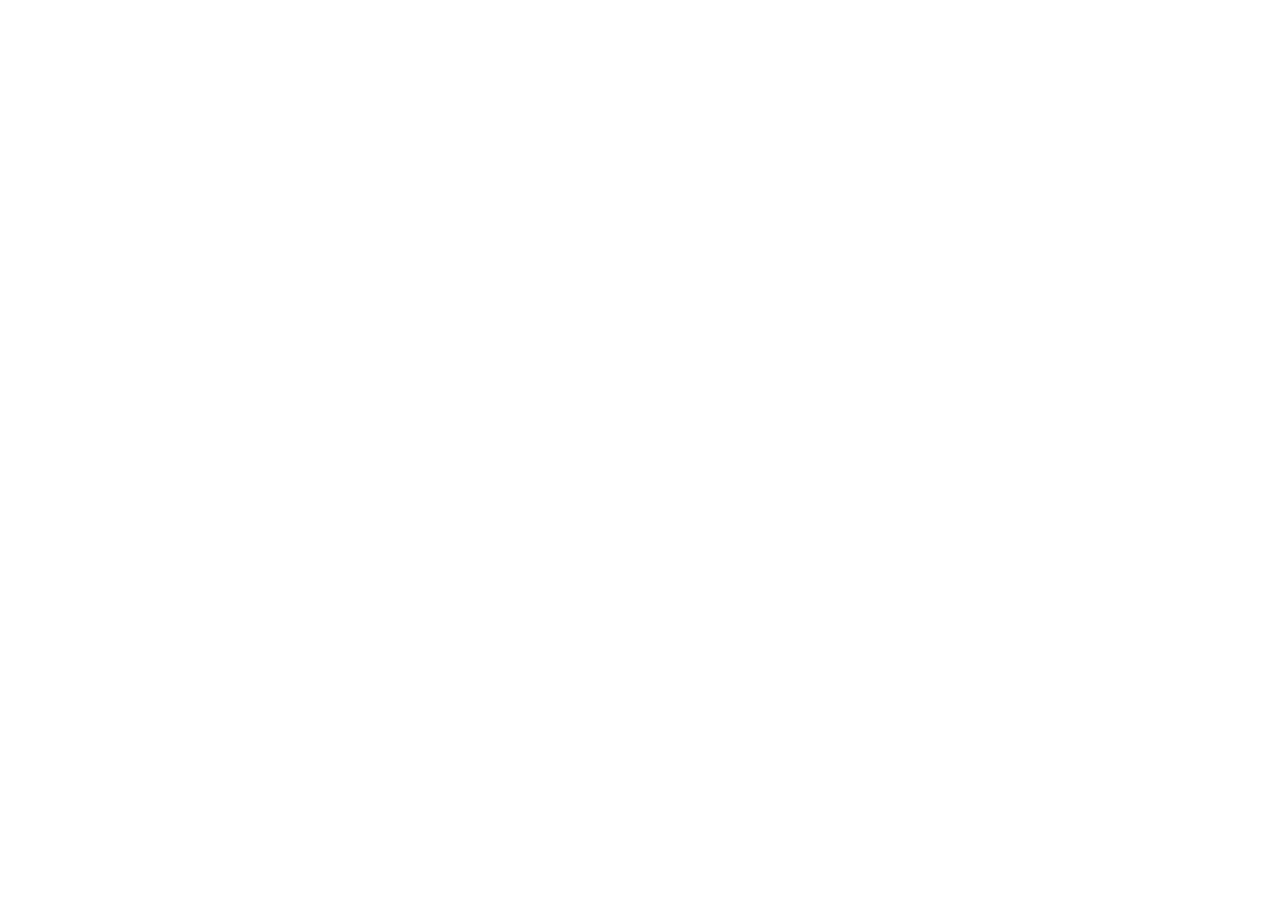
==== commit 1052955d: "Redireccionar para dpsimobiliario.pt (pedido do dono, 10/11/2026) Co-Authored-By: Claude Opus 5.5 <n" ====
--- a/index.html
+++ b/index.html
@@ -1,933 +1,14 @@
 <!DOCTYPE html>
 <html lang="pt">
 <head>
-  <meta charset="UTF-8" />
-  <meta name="viewport" content="width=device-width, initial-scale=1.0" />
-  <title>DPS Brasil – Investimento Imobiliário no Brasil</title>
-  <meta name="description" content="Invista em imóveis de alto potencial no Brasil. Itapema e Porto Belo – os mercados mais valorizados de Santa Catarina." />
-  <link rel="stylesheet" href="style.css" />
-  <link rel="preconnect" href="https://fonts.googleapis.com" />
-  <link href="https://fonts.googleapis.com/css2?family=Inter:wght@300;400;500;600;700;800;900&family=Playfair+Display:wght@400;600;700&display=swap" rel="stylesheet" />
+<meta charset="UTF-8">
+<title>Mudámos para dpsimobiliario.pt</title>
+<link rel="canonical" href="https://dpsimobiliario.pt/brasil/">
+<meta name="robots" content="noindex">
+<script>location.replace("https://dpsimobiliario.pt/brasil/" + location.pathname.replace(/^\/+/, "") + location.search + location.hash);</script>
+<meta http-equiv="refresh" content="0; url=https://dpsimobiliario.pt/brasil/">
 </head>
 <body>
-
-<!-- NAVBAR -->
-<nav class="navbar" id="navbar">
-  <div class="nav-container">
-    <div class="nav-logo">
-      <span class="logo-dps">DPS</span>
-      <span class="logo-brasil">Brasil</span>
-    </div>
-    <div class="nav-links" id="navLinks">
-      <a href="#itapema">Itapema</a>
-      <a href="#porto-belo">Porto Belo</a>
-      <a href="#empreendimentos">Empreendimentos</a>
-      <a href="#amazon">Amazon</a>
-      <a href="#simulador">Simulador</a>
-      <a href="#revenda">Revenda</a>
-      <a href="#contacto">Contacto</a>
-    </div>
-    <a href="https://wa.me/925610864" target="_blank" class="nav-whatsapp">
-      <svg width="18" height="18" viewBox="0 0 24 24" fill="currentColor"><path d="M17.472 14.382c-.297-.149-1.758-.867-2.03-.967-.273-.099-.471-.148-.67.15-.197.297-.767.966-.94 1.164-.173.199-.347.223-.644.075-.297-.15-1.255-.463-2.39-1.475-.883-.788-1.48-1.761-1.653-2.059-.173-.297-.018-.458.13-.606.134-.133.298-.347.446-.52.149-.174.198-.298.298-.497.099-.198.05-.371-.025-.52-.075-.149-.669-1.612-.916-2.207-.242-.579-.487-.5-.669-.51-.173-.008-.371-.01-.57-.01-.198 0-.52.074-.792.372-.272.297-1.04 1.016-1.04 2.479 0 1.462 1.065 2.875 1.213 3.074.149.198 2.096 3.2 5.077 4.487.709.306 1.262.489 1.694.625.712.227 1.36.195 1.871.118.571-.085 1.758-.719 2.006-1.413.248-.694.248-1.289.173-1.413-.074-.124-.272-.198-.57-.347m-5.421 7.403h-.004a9.87 9.87 0 01-5.031-1.378l-.361-.214-3.741.982.998-3.648-.235-.374a9.86 9.86 0 01-1.51-5.26c.001-5.45 4.436-9.884 9.888-9.884 2.64 0 5.122 1.03 6.988 2.898a9.825 9.825 0 012.893 6.994c-.003 5.45-4.437 9.884-9.885 9.884m8.413-18.297A11.815 11.815 0 0012.05 0C5.495 0 .16 5.335.157 11.892c0 2.096.547 4.142 1.588 5.945L.057 24l6.305-1.654a11.882 11.882 0 005.683 1.448h.005c6.554 0 11.89-5.335 11.893-11.893a11.821 11.821 0 00-3.48-8.413z"/></svg>
-      Fale Connosco
-    </a>
-    <button class="nav-toggle" id="navToggle" aria-label="Menu">
-      <span></span><span></span><span></span>
-    </button>
-  </div>
-</nav>
-
-<!-- HERO -->
-<section class="hero" id="hero">
-  <div class="hero-overlay"></div>
-  <div class="hero-content">
-    <div class="hero-badge">Investimento Imobiliário no Brasil</div>
-    <h1>O Futuro do Seu<br/><span class="hero-highlight">Patrimônio Começa Aqui</span></h1>
-    <p>Itapema e Porto Belo — os mercados imobiliários mais valorizados de Santa Catarina, com retornos comprovados acima de 200% nos últimos anos.</p>
-    <div class="hero-buttons">
-      <a href="#empreendimentos" class="btn-primary">Ver Empreendimentos</a>
-      <a href="#simulador" class="btn-secondary">Fazer Simulação</a>
-    </div>
-    <div class="hero-stats">
-      <div class="stat">
-        <span class="stat-number">+200%</span>
-        <span class="stat-label">Valorização histórica</span>
-      </div>
-      <div class="stat">
-        <span class="stat-number">#1</span>
-        <span class="stat-label">Rentabilidade nacional</span>
-      </div>
-      <div class="stat">
-        <span class="stat-number">70km</span>
-        <span class="stat-label">De Florianópolis</span>
-      </div>
-    </div>
-  </div>
-  <div class="hero-scroll">
-    <span>Explorar</span>
-    <div class="scroll-arrow"></div>
-  </div>
-</section>
-
-<!-- SECÇÃO ITAPEMA -->
-<section class="section-itapema" id="itapema">
-  <div class="container">
-    <div class="section-header">
-      <div class="section-badge">Santa Catarina, Brasil</div>
-      <h2>Itapema</h2>
-      <p class="section-subtitle">A cidade com maior rentabilidade imobiliária do Brasil</p>
-    </div>
-    <div class="itapema-grid">
-      <div class="itapema-text">
-        <p class="lead-text">Itapema é hoje reconhecida como um dos mercados imobiliários mais estratégicos do Brasil. Com valorização histórica superior a <strong>200% no metro quadrado</strong>, a cidade combina praias de excelência, infraestrutura urbana em expansão e forte crescimento económico.</p>
-        <p>Localizada a apenas 15km de Balneário Camboriú e 70km de Florianópolis, Itapema beneficia de uma posição geográfica privilegiada que atrai investidores nacionais e internacionais, turistas de alto poder aquisitivo e um mercado de arrendamento de temporada extremamente dinâmico.</p>
-        <div class="location-tags">
-          <span>15km de Balneário Camboriú</span>
-          <span>18km de Bombinhas</span>
-          <span>25km de Itajaí</span>
-          <span>70km de Florianópolis</span>
-          <span>50km de Beto Carrero World</span>
-        </div>
-      </div>
-      <div class="motivos-grid">
-        <div class="motivo-card">
-          <div class="motivo-icon">🏆</div>
-          <h4>Liderança Nacional</h4>
-          <p>Reconhecida como uma das cidades mais rentáveis para imóveis na planta em todo o Brasil.</p>
-        </div>
-        <div class="motivo-card">
-          <div class="motivo-icon">📈</div>
-          <h4>+200% de Valorização</h4>
-          <p>Crescimento superior a 200% no metro quadrado nos últimos anos, com tendência de continuidade.</p>
-        </div>
-        <div class="motivo-card">
-          <div class="motivo-icon">💰</div>
-          <h4>Lucro na Construção</h4>
-          <p>Imóveis na planta valorizam durante a obra. Compra mais barato, recebe já valorizado.</p>
-        </div>
-        <div class="motivo-card">
-          <div class="motivo-icon">📅</div>
-          <h4>Pagamento Faseado</h4>
-          <p>Modelo ideal para investidores internacionais com planeamento financeiro estratégico.</p>
-        </div>
-        <div class="motivo-card">
-          <div class="motivo-icon">🌟</div>
-          <h4>Boom do Luxo</h4>
-          <p>Atrai investidores do agro, tecnologia e alto poder aquisitivo. Mercado premium em expansão.</p>
-        </div>
-        <div class="motivo-card">
-          <div class="motivo-icon">🏖️</div>
-          <h4>Arrendamento de Temporada</h4>
-          <p>Alta ocupação em plataformas como Airbnb. Itapema lidera rankings nacionais de rentabilidade.</p>
-        </div>
-        <div class="motivo-card">
-          <div class="motivo-icon">🏗️</div>
-          <h4>Infraestrutura em Crescimento</h4>
-          <p>Obras públicas constantes e programa Avança Itapema impulsionam a valorização das zonas.</p>
-        </div>
-        <div class="motivo-card">
-          <div class="motivo-icon">💎</div>
-          <h4>Liquidez Elevada</h4>
-          <p>A cidade movimenta biliões em vendas em poucos dias nos lançamentos. Mercado consolidado.</p>
-        </div>
-        <div class="motivo-card">
-          <div class="motivo-icon">🔒</div>
-          <h4>Segurança Patrimonial</h4>
-          <p>Mercado consolidado e crescente com segurança jurídica e proteção ao capital investido.</p>
-        </div>
-        <div class="motivo-card">
-          <div class="motivo-icon">⭐</div>
-          <h4>Escolha das Melhores Unidades</h4>
-          <p>Comprar na fase inicial garante melhor posição solar, vista e andares estratégicos.</p>
-        </div>
-      </div>
-    </div>
-  </div>
-</section>
-
-<!-- SECÇÃO PORTO BELO -->
-<section class="section-porto-belo" id="porto-belo">
-  <div class="container">
-    <div class="section-header light">
-      <div class="section-badge light">Santa Catarina, Brasil</div>
-      <h2>Porto Belo</h2>
-      <p class="section-subtitle">Natureza, exclusividade e valorização garantida</p>
-    </div>
-    <div class="porto-belo-content">
-      <div class="porto-belo-main">
-        <div class="porto-belo-image">
-          <div class="pb-overlay">
-            <h3>Porto Belo</h3>
-            <p>Santa Catarina</p>
-          </div>
-        </div>
-      </div>
-      <div class="porto-belo-info">
-        <p class="lead-text">Porto Belo é um dos destinos mais exclusivos do litoral catarinense, reconhecido pela beleza natural das suas praias cristalinas, pela qualidade de vida excecional e pelo crescimento imobiliário acelerado.</p>
-        <p>Com uma localização privilegiada entre Itapema e Bombinhas, Porto Belo combina o charme de uma cidade costeira tranquila com a proximidade de grandes centros urbanos, tornando-a uma escolha estratégica para quem procura qualidade de vida e valorização patrimonial.</p>
-        <div class="vantagens-list">
-          <div class="vantagem-item">
-            <div class="vantagem-icon">🌊</div>
-            <div>
-              <h4>Praias Cristalinas</h4>
-              <p>Águas transparentes e praias de areia branca entre as mais belas de Santa Catarina, com forte apelo turístico e de arrendamento.</p>
-            </div>
-          </div>
-          <div class="vantagem-item">
-            <div class="vantagem-icon">📍</div>
-            <div>
-              <h4>Localização Estratégica</h4>
-              <p>Entre Itapema e Bombinhas, com acesso fácil à BR-101 e proximidade de Balneário Camboriú e Florianópolis.</p>
-            </div>
-          </div>
-          <div class="vantagem-item">
-            <div class="vantagem-icon">🏡</div>
-            <div>
-              <h4>Qualidade de Vida</h4>
-              <p>Cidade tranquila com infraestrutura completa, segurança elevada e ambiente familiar ideal para moradia permanente ou temporada.</p>
-            </div>
-          </div>
-          <div class="vantagem-item">
-            <div class="vantagem-icon">📊</div>
-            <div>
-              <h4>Valorização Acelerada</h4>
-              <p>Mercado imobiliário em forte crescimento, impulsionado pela procura turística e pela expansão urbana da região.</p>
-            </div>
-          </div>
-          <div class="vantagem-item">
-            <div class="vantagem-icon">🎯</div>
-            <div>
-              <h4>Mercado de Arrendamento</h4>
-              <p>Alta procura de arrendamento de temporada, especialmente no verão, com rentabilidade acima da média nacional.</p>
-            </div>
-          </div>
-          <div class="vantagem-item">
-            <div class="vantagem-icon">🌿</div>
-            <div>
-              <h4>Natureza Preservada</h4>
-              <p>Área de proteção ambiental que garante a preservação da beleza natural e limita a oferta, sustentando a valorização.</p>
-            </div>
-          </div>
-        </div>
-      </div>
-    </div>
-  </div>
-</section>
-
-<!-- SECÇÃO BSX EMPREENDIMENTOS -->
-<section class="section-bsx" id="bsx">
-  <div class="container">
-    <div class="section-header">
-      <div class="section-badge">Parceiro Oficial</div>
-      <h2>BSX Empreendimentos</h2>
-      <p class="section-subtitle">Excelência construtiva no coração de Itapema</p>
-    </div>
-    <div class="bsx-content">
-      <div class="bsx-text">
-        <p class="lead-text">A <strong>BSX Empreendimentos</strong> é uma construtora de referência em Itapema, reconhecida pela qualidade construtiva superior, inovação arquitetónica e compromisso com a entrega pontual dos seus projetos.</p>
-        <p>Com uma trajetória sólida no mercado imobiliário de Santa Catarina, a BSX desenvolve empreendimentos no bairro Morretes — o bairro mais populoso e com maior volume de vendas de Itapema, com cerca de 25 mil habitantes e liderança em transações imobiliárias.</p>
-        <p>Em 2024, o bairro Morretes registou <strong>668 unidades vendidas</strong> e <strong>R$ 428 milhões em transações</strong>, consolidando-se como o epicentro imobiliário da cidade.</p>
-        <div class="bsx-diferenciais">
-          <div class="diferencial">
-            <span class="diferencial-icon">⚖️</span>
-            <div>
-              <strong>Património de Afetação</strong>
-              <p>Recursos separados do património da construtora — proteção total para o investidor.</p>
-            </div>
-          </div>
-          <div class="diferencial">
-            <span class="diferencial-icon">🏢</span>
-            <div>
-              <strong>SPE – Sociedade de Propósito Específico</strong>
-              <p>Cada empreendimento numa empresa exclusiva com gestão independente e transparência contábil.</p>
-            </div>
-          </div>
-          <div class="diferencial">
-            <span class="diferencial-icon">🛡️</span>
-            <div>
-              <strong>Garantia Estrutural de 5 Anos</strong>
-              <p>Legislação brasileira garante 5 anos de garantia estrutural para imóveis novos.</p>
-            </div>
-          </div>
-        </div>
-      </div>
-      <div class="bsx-image">
-        <div class="bsx-badge-card">
-          <div class="bsx-badge-icon">🏗️</div>
-          <h3>BSX</h3>
-          <p>Empreendimentos</p>
-          <div class="bsx-stats-mini">
-            <div><strong>668</strong><span>unidades vendidas em 2024</span></div>
-            <div><strong>R$428M</strong><span>em transações no Morretes</span></div>
-            <div><strong>2</strong><span>empreendimentos ativos</span></div>
-          </div>
-        </div>
-      </div>
-    </div>
-  </div>
-</section>
-
-<!-- SECÇÃO EMPREENDIMENTOS -->
-<section class="section-empreendimentos" id="empreendimentos">
-  <div class="container">
-    <div class="section-header">
-      <div class="section-badge">BSX Empreendimentos</div>
-      <h2>Os Nossos Empreendimentos</h2>
-      <p class="section-subtitle">Dois projetos únicos no bairro mais valorizado de Itapema</p>
-    </div>
-
-    <!-- MORATA -->
-    <div class="empreendimento-card" id="morata">
-      <div class="emp-video-bg">
-        <video autoplay muted loop playsinline class="emp-video" id="videoMorata">
-          <source src="https://files.manuscdn.com/user_upload_by_module/session_file/310519663171422751/wNNsdnxxLnsIgcfc.mp4" type="video/mp4" />
-        </video>
-        <div class="emp-video-overlay"></div>
-        <div class="emp-video-title">
-          <span class="emp-tag">Itapema · Morretes</span>
-          <h3>Residencial Morata</h3>
-          <p>A União Perfeita entre Conforto, Sofisticação e Valorização</p>
-        </div>
-      </div>
-      <div class="emp-content">
-        <div class="emp-info-grid">
-          <div class="emp-description">
-            <h4>Sobre o Empreendimento</h4>
-            <p>O Residencial Morata, localizado na Rua 440, nº 912 – Morretes – Itapema/SC, é um empreendimento concebido para unir qualidade construtiva, lazer completo, localização estratégica e alto potencial de valorização, posicionando-se como uma oportunidade sólida para investidores nacionais e internacionais.</p>
-            <p>Com <strong>20 pavimentos</strong> e plantas otimizadas entre 67 m² e 69 m², o Morata oferece 5 tipologias distintas, todas com churrasqueira, living integrado e acabamentos de qualidade superior.</p>
-            <div class="emp-location-distances">
-              <h5>Distâncias a Pé</h5>
-              <div class="distances-grid">
-                <span><strong>40m</strong> Farmácia</span>
-                <span><strong>200m</strong> Comércio</span>
-                <span><strong>700m</strong> Supermercado</span>
-                <span><strong>700m</strong> Escola Bilíngue</span>
-                <span><strong>950m</strong> Unidade de Saúde</span>
-                <span><strong>1,8km</strong> Praia</span>
-              </div>
-            </div>
-          </div>
-          <div class="emp-specs">
-            <h4>Ficha Técnica</h4>
-            <div class="specs-list">
-              <div class="spec-item"><span class="spec-label">Pavimentos</span><span class="spec-value">20</span></div>
-              <div class="spec-item"><span class="spec-label">Tipologias</span><span class="spec-value">5 tipos</span></div>
-              <div class="spec-item"><span class="spec-label">Áreas</span><span class="spec-value">67–69 m²</span></div>
-              <div class="spec-item"><span class="spec-label">Área de Lazer</span><span class="spec-value">767 m²</span></div>
-              <div class="spec-item"><span class="spec-label">Suítes</span><span class="spec-value">1–2</span></div>
-              <div class="spec-item"><span class="spec-label">Churrasqueira</span><span class="spec-value">Incluída</span></div>
-            </div>
-            <h4 style="margin-top:1.5rem">Tipologias</h4>
-            <div class="tipologias-list">
-              <div class="tipologia">Tipo 01 · 68,53m² · 1 Suíte + 2 Quartos + Living + Churrasqueira</div>
-              <div class="tipologia">Tipo 02 · 67,68m² · 2 Suítes + Lavabo + Living + Churrasqueira</div>
-              <div class="tipologia">Tipo 03 · 69,22m² · 1 Suíte + 2 Quartos + Living + Churrasqueira</div>
-              <div class="tipologia">Tipo 04 · 68,67m² · 1 Suíte + 2 Quartos + Living + Churrasqueira</div>
-              <div class="tipologia">Tipo 05 · 68,41m² · 1 Suíte + 2 Quartos + Living + Churrasqueira</div>
-            </div>
-          </div>
-        </div>
-        <div class="emp-lazer">
-          <h4>Área de Lazer – 767 m²</h4>
-          <div class="lazer-grid">
-            <span>🏊 Piscina Adulto</span>
-            <span>🏊 Piscina Infantil</span>
-            <span>🏖️ Prainha</span>
-            <span>☀️ Solário</span>
-            <span>🛋️ Lounge I e II</span>
-            <span>💪 Academia Interna (41m²)</span>
-            <span>🏋️ Academia Externa (25m²)</span>
-            <span>🎮 Sala de Jogos (42m²)</span>
-            <span>🎉 3 Salões de Festas</span>
-            <span>🍖 Espaço Gourmet</span>
-            <span>🐾 Espaço Pet</span>
-            <span>👶 Playground</span>
-            <span>🧸 Brinquedoteca</span>
-            <span>💻 Coworking</span>
-            <span>👕 Lavanderia</span>
-          </div>
-        </div>
-        <div class="emp-gallery">
-          <h4>Galeria</h4>
-          <div class="gallery-scroll">
-            <img src="morata-017.jpg" alt="Morata" loading="lazy" onclick="openLightbox(this.src)" />
-            <img src="morata-023.jpg" alt="Morata" loading="lazy" onclick="openLightbox(this.src)" />
-            <img src="morata-024.jpg" alt="Morata" loading="lazy" onclick="openLightbox(this.src)" />
-            <img src="morata-025.jpg" alt="Morata" loading="lazy" onclick="openLightbox(this.src)" />
-            <img src="morata-026.jpg" alt="Morata" loading="lazy" onclick="openLightbox(this.src)" />
-            <img src="morata-027.jpg" alt="Morata" loading="lazy" onclick="openLightbox(this.src)" />
-            <img src="morata-028.jpg" alt="Morata" loading="lazy" onclick="openLightbox(this.src)" />
-            <img src="morata-029.jpg" alt="Morata" loading="lazy" onclick="openLightbox(this.src)" />
-            <img src="morata-030.jpg" alt="Morata" loading="lazy" onclick="openLightbox(this.src)" />
-            <img src="morata-031.jpg" alt="Morata" loading="lazy" onclick="openLightbox(this.src)" />
-            <img src="morata-032.jpg" alt="Morata" loading="lazy" onclick="openLightbox(this.src)" />
-            <img src="morata-034.jpg" alt="Morata" loading="lazy" onclick="openLightbox(this.src)" />
-            <img src="morata-035.jpg" alt="Morata" loading="lazy" onclick="openLightbox(this.src)" />
-            <img src="morata-036.jpg" alt="Morata" loading="lazy" onclick="openLightbox(this.src)" />
-          </div>
-        </div>
-        <div class="emp-cta">
-          <a href="https://wa.me/925610864?text=Olá!%20Tenho%20interesse%20no%20Residencial%20Morata%20em%20Itapema.%20Podem%20enviar%20mais%20informações?" target="_blank" class="btn-primary">
-            <svg width="20" height="20" viewBox="0 0 24 24" fill="currentColor"><path d="M17.472 14.382c-.297-.149-1.758-.867-2.03-.967-.273-.099-.471-.148-.67.15-.197.297-.767.966-.94 1.164-.173.199-.347.223-.644.075-.297-.15-1.255-.463-2.39-1.475-.883-.788-1.48-1.761-1.653-2.059-.173-.297-.018-.458.13-.606.134-.133.298-.347.446-.52.149-.174.198-.298.298-.497.099-.198.05-.371-.025-.52-.075-.149-.669-1.612-.916-2.207-.242-.579-.487-.5-.669-.51-.173-.008-.371-.01-.57-.01-.198 0-.52.074-.792.372-.272.297-1.04 1.016-1.04 2.479 0 1.462 1.065 2.875 1.213 3.074.149.198 2.096 3.2 5.077 4.487.709.306 1.262.489 1.694.625.712.227 1.36.195 1.871.118.571-.085 1.758-.719 2.006-1.413.248-.694.248-1.289.173-1.413-.074-.124-.272-.198-.57-.347m-5.421 7.403h-.004a9.87 9.87 0 01-5.031-1.378l-.361-.214-3.741.982.998-3.648-.235-.374a9.86 9.86 0 01-1.51-5.26c.001-5.45 4.436-9.884 9.888-9.884 2.64 0 5.122 1.03 6.988 2.898a9.825 9.825 0 012.893 6.994c-.003 5.45-4.437 9.884-9.885 9.884m8.413-18.297A11.815 11.815 0 0012.05 0C5.495 0 .16 5.335.157 11.892c0 2.096.547 4.142 1.588 5.945L.057 24l6.305-1.654a11.882 11.882 0 005.683 1.448h.005c6.554 0 11.89-5.335 11.893-11.893a11.821 11.821 0 00-3.48-8.413z"/></svg>
-            Saber Mais sobre o Morata
-          </a>
-          <a href="#simulador" class="btn-outline">Fazer Simulação</a>
-        </div>
-      </div>
-    </div>
-
-    <!-- EVIDENCE -->
-    <div class="empreendimento-card" id="evidence">
-      <div class="emp-video-bg evidence-bg">
-        <video autoplay muted loop playsinline class="emp-video" id="videoEvidence">
-          <source src="https://files.manuscdn.com/user_upload_by_module/session_file/310519663171422751/YQMXgiWFJONNjmcG.mp4" type="video/mp4" />
-        </video>
-        <div class="emp-video-overlay"></div>
-        <div class="emp-video-title">
-          <span class="emp-tag">Itapema · Morretes · Rua 440</span>
-          <h3>Evidence Residence</h3>
-          <p>Um ativo imobiliário moderno no coração do bairro que mais vende em Itapema</p>
-        </div>
-      </div>
-      <div class="emp-content">
-        <div class="emp-info-grid">
-          <div class="emp-description">
-            <h4>Sobre o Empreendimento</h4>
-            <p>O <strong>Evidence Residence</strong> é um empreendimento pensado para unir localização urbana estratégica, padrão construtivo superior e lazer extremamente completo, num dos mercados mais aquecidos do Brasil.</p>
-            <p>Com a <strong>maior testada/fachada do Morretes (66m de largura)</strong>, 21 pavimentos e 90 unidades residenciais, o Evidence destaca-se pela raridade das suas tipologias com 3 quartos — escassas no bairro — e por um complexo de lazer de 1.056 m² em dois níveis.</p>
-            <div class="emp-location-distances">
-              <h5>Distâncias a Pé</h5>
-              <div class="distances-grid">
-                <span><strong>160m</strong> Açougue</span>
-                <span><strong>250m</strong> Supermercado</span>
-                <span><strong>300m</strong> Farmácia</span>
-                <span><strong>750m</strong> Passarela Meia Praia</span>
-                <span><strong>900m</strong> Unidade de Saúde</span>
-                <span><strong>1,0km</strong> Praia</span>
-              </div>
-            </div>
-          </div>
-          <div class="emp-specs">
-            <h4>Ficha Técnica</h4>
-            <div class="specs-list">
-              <div class="spec-item"><span class="spec-label">Pavimentos</span><span class="spec-value">21</span></div>
-              <div class="spec-item"><span class="spec-label">Unidades</span><span class="spec-value">90 apartamentos</span></div>
-              <div class="spec-item"><span class="spec-label">Áreas</span><span class="spec-value">65–70 m²</span></div>
-              <div class="spec-item"><span class="spec-label">Área de Lazer</span><span class="spec-value">1.056 m²</span></div>
-              <div class="spec-item"><span class="spec-label">Salas Comerciais</span><span class="spec-value">4 salas (438m²)</span></div>
-              <div class="spec-item"><span class="spec-label">Entrega Prevista</span><span class="spec-value">Dezembro 2029</span></div>
-            </div>
-            <h4 style="margin-top:1.5rem">Tipologias</h4>
-            <div class="tipologias-list">
-              <div class="tipologia">Tipo 01 · 69,40m² · 2 Suítes + Lavabo + Sacada + Churrasqueira</div>
-              <div class="tipologia">Tipo 02 · 65,51m² · 2 Suítes + Lavabo + Living + Churrasqueira</div>
-              <div class="tipologia highlight-tipo">Tipo 03 · 69,40m² · 1 Suíte + 2 Quartos + Living + Churrasqueira ⭐ Raro</div>
-              <div class="tipologia highlight-tipo">Tipo 04 · 69,76m² · 1 Suíte + 2 Quartos + Living + Churrasqueira ⭐ Raro</div>
-              <div class="tipologia">Tipo 05 · 68,22m² · 2 Suítes + Lavabo + Living + Churrasqueira</div>
-              <div class="tipologia">Tipo 06 · 69,76m² · 2 Suítes + Banheiro + Living + Churrasqueira</div>
-            </div>
-          </div>
-        </div>
-        <div class="emp-lazer">
-          <h4>Complexo de Lazer – 1.056 m² em Dois Níveis</h4>
-          <div class="lazer-grid">
-            <span>🏊 Piscina Adulto (60m²)</span>
-            <span>🏊 Piscina Infantil (16m²)</span>
-            <span>🧖 SPA I e II</span>
-            <span>☀️ Solário Seco (54m²)</span>
-            <span>🛁 Solário Molhado (34m²)</span>
-            <span>🛋️ Lounge (30m²)</span>
-            <span>🍖 Gourmet I, II e III</span>
-            <span>🔥 Fireplace (42m²)</span>
-            <span>💪 Academia (74m²)</span>
-            <span>🏸 Quadra Poliesportiva (54m²)</span>
-            <span>🎮 Sala de Jogos (22m²)</span>
-            <span>🐾 Espaço Pet + Pet Wash</span>
-            <span>👶 Playground (87m²)</span>
-            <span>🧸 Brinquedoteca (39m²)</span>
-            <span>💻 Coworking (50m²)</span>
-            <span>👕 Lavanderia OMO com Cashback</span>
-            <span>🛒 Marketplace (25m²)</span>
-          </div>
-        </div>
-        <div class="emp-gallery">
-          <h4>Galeria</h4>
-          <div class="gallery-scroll">
-            <img src="evidence-088.jpg" alt="Evidence" loading="lazy" onclick="openLightbox(this.src)" />
-            <img src="evidence-105.jpg" alt="Evidence" loading="lazy" onclick="openLightbox(this.src)" />
-            <img src="evidence-106.jpg" alt="Evidence" loading="lazy" onclick="openLightbox(this.src)" />
-            <img src="evidence-111.jpg" alt="Evidence" loading="lazy" onclick="openLightbox(this.src)" />
-            <img src="evidence-133.jpg" alt="Evidence" loading="lazy" onclick="openLightbox(this.src)" />
-            <img src="evidence-134.jpg" alt="Evidence" loading="lazy" onclick="openLightbox(this.src)" />
-            <img src="evidence-135.jpg" alt="Evidence" loading="lazy" onclick="openLightbox(this.src)" />
-            <img src="evidence-136.jpg" alt="Evidence" loading="lazy" onclick="openLightbox(this.src)" />
-            <img src="evidence-137.jpg" alt="Evidence" loading="lazy" onclick="openLightbox(this.src)" />
-            <img src="evidence-138.jpg" alt="Evidence" loading="lazy" onclick="openLightbox(this.src)" />
-            <img src="evidence-140.jpg" alt="Evidence" loading="lazy" onclick="openLightbox(this.src)" />
-            <img src="evidence-141.jpg" alt="Evidence" loading="lazy" onclick="openLightbox(this.src)" />
-            <img src="evidence-145.jpg" alt="Evidence" loading="lazy" onclick="openLightbox(this.src)" />
-            <img src="evidence-146.jpg" alt="Evidence" loading="lazy" onclick="openLightbox(this.src)" />
-          </div>
-        </div>
-        <div class="emp-cta">
-          <a href="https://wa.me/925610864?text=Olá!%20Tenho%20interesse%20no%20Evidence%20Residence%20em%20Itapema.%20Podem%20enviar%20mais%20informações?" target="_blank" class="btn-primary">
-            <svg width="20" height="20" viewBox="0 0 24 24" fill="currentColor"><path d="M17.472 14.382c-.297-.149-1.758-.867-2.03-.967-.273-.099-.471-.148-.67.15-.197.297-.767.966-.94 1.164-.173.199-.347.223-.644.075-.297-.15-1.255-.463-2.39-1.475-.883-.788-1.48-1.761-1.653-2.059-.173-.297-.018-.458.13-.606.134-.133.298-.347.446-.52.149-.174.198-.298.298-.497.099-.198.05-.371-.025-.52-.075-.149-.669-1.612-.916-2.207-.242-.579-.487-.5-.669-.51-.173-.008-.371-.01-.57-.01-.198 0-.52.074-.792.372-.272.297-1.04 1.016-1.04 2.479 0 1.462 1.065 2.875 1.213 3.074.149.198 2.096 3.2 5.077 4.487.709.306 1.262.489 1.694.625.712.227 1.36.195 1.871.118.571-.085 1.758-.719 2.006-1.413.248-.694.248-1.289.173-1.413-.074-.124-.272-.198-.57-.347m-5.421 7.403h-.004a9.87 9.87 0 01-5.031-1.378l-.361-.214-3.741.982.998-3.648-.235-.374a9.86 9.86 0 01-1.51-5.26c.001-5.45 4.436-9.884 9.888-9.884 2.64 0 5.122 1.03 6.988 2.898a9.825 9.825 0 012.893 6.994c-.003 5.45-4.437 9.884-9.885 9.884m8.413-18.297A11.815 11.815 0 0012.05 0C5.495 0 .16 5.335.157 11.892c0 2.096.547 4.142 1.588 5.945L.057 24l6.305-1.654a11.882 11.882 0 005.683 1.448h.005c6.554 0 11.89-5.335 11.893-11.893a11.821 11.821 0 00-3.48-8.413z"/></svg>
-            Saber Mais sobre o Evidence
-          </a>
-          <a href="#simulador" class="btn-outline">Fazer Simulação</a>
-        </div>
-      </div>
-    </div>
-  </div>
-</section>
-
-<!-- SECCAO REVENDA -->
-<section class="section-revenda" id="revenda">
-  <div class="container">
-    <div class="section-header">
-      <div class="section-badge" style="background:linear-gradient(135deg,#c9a84c,#f0d080);color:#1a1a2e">Oportunidade de Revenda</div>
-      <h2>Sky Marine &ndash; Porto Belo</h2>
-      <p class="section-subtitle">Uma oportunidade unica de adquirir um apartamento de luxo a <strong>preco muito abaixo do mercado</strong>, numa das localizacoes mais valorizadas de Santa Catarina</p>
-    </div>
-    <div class="revenda-intro">
-      <div class="revenda-construtora">
-        <div class="construtora-header">
-          <div class="construtora-badge">Tonolher Empreendimentos</div>
-          <h3>45 Anos de Solidez e Confianca</h3>
-        </div>
-        <p>Fundada em 1979 em Cachoeirinha (RS), a <strong>Tonolher Empreendimentos</strong> construiu uma trajetoria de excelencia ao longo de 45 anos. Com sede no centro de Balneario Camboriu e escritorio em Itapema, a construtora conta com quase 50 colaboradores internos e uma fabrica propria de pre-moldados.</p>
-        <p>Sob a lideranca do fundador <strong>Luiz Carlos Tonolher</strong> e do co-fundador <strong>Calu Tonolher</strong> &mdash; arquiteto e especialista em gestao de obras &mdash; a empresa expandiu com sucesso para o litoral de Santa Catarina, consolidando a sua marca com projetos de referencia.</p>
-        <p>A Tonolher tem no seu portfolio edificios residenciais, pavilhoes industriais e parcerias com marcas como Burger King, Panvel, Simmons e MadeiraMadeira &mdash; prova da sua capacidade tecnica e credibilidade no mercado.</p>
-        <div class="construtora-stats">
-          <div class="cstat"><strong>45+</strong><span>Anos de experiencia</span></div>
-          <div class="cstat"><strong>50+</strong><span>Colaboradores internos</span></div>
-          <div class="cstat"><strong>BC</strong><span>Sede em Balneario Camboriu</span></div>
-          <div class="cstat"><strong>SC</strong><span>Litoral Catarinense</span></div>
-        </div>
-      </div>
-      <div class="revenda-hero-img">
-        <img src="sky-001.jpg" alt="Sky Marine Porto Belo" />
-        <div class="revenda-badge-overlay">Porto Belo &middot; Santa Catarina</div>
-      </div>
-    </div>
-    <div class="revenda-oportunidade">
-      <div class="oport-text">
-        <h3>Sky Marine &ndash; T2 com 2 Suites</h3>
-        <p class="oport-lead">O <strong>Sky Marine</strong> e um empreendimento de luxo em Porto Belo, com design arrojado, fachada de vidro e piscina infinita no topo do edificio. Este apartamento representa uma <strong>oportunidade excecional de investimento por cedencia</strong> a preco muito abaixo do mercado.</p>
-        <p>Porto Belo e uma cidade costeira privilegiada, com praias de aguas cristalinas, marina, e uma procura crescente de turistas e investidores nacionais e internacionais. O Sky Marine posiciona-se como o empreendimento mais iconico da regiao, com potencial de valorizacao e rentabilidade de aluguer turistico extraordinario.</p>
-        <div class="oport-destaque">
-          <div class="destaque-item">Preco muito abaixo do valor de mercado</div>
-          <div class="destaque-item">Cedencia de contrato &mdash; condicoes originais do comprador</div>
-          <div class="destaque-item">Construtora com 45 anos de historia e solidez comprovada</div>
-          <div class="destaque-item">Porto Belo &mdash; mercado em forte valorizacao</div>
-          <div class="destaque-item">Alto potencial de rentabilidade turistica</div>
-          <div class="destaque-item">Piscina infinita no topo &middot; Design unico no litoral SC</div>
-        </div>
-      </div>
-      <div class="oport-condicoes">
-        <img src="sky-oportunidade.png" alt="Condicoes Sky Marine" class="oport-img" onclick="openLightbox(this.src)" />
-        <div class="oport-cta">
-          <p class="oport-cta-text">Interesse nesta oportunidade? Fale connosco agora para mais detalhes e condicoes exclusivas.</p>
-          <a href="https://wa.me/925610864?text=Ola%21%20Tenho%20interesse%20na%20oportunidade%20de%20revenda%20do%20Sky%20Marine%20em%20Porto%20Belo." target="_blank" class="btn-primary btn-large">Quero Saber Mais</a>
-          <a href="https://skymarine.grupo-dps.com" target="_blank" class="btn-outline">Ver Site Completo</a>
-        </div>
-      </div>
-    </div>
-    <div class="revenda-gallery">
-      <h3>Galeria Sky Marine</h3>
-      <div class="gallery-scroll">
-        <img src="sky-001.jpg" alt="Sky Marine" loading="lazy" onclick="openLightbox(this.src)" />
-        <img src="sky-002.jpg" alt="Sky Marine" loading="lazy" onclick="openLightbox(this.src)" />
-        <img src="sky-003.jpg" alt="Sky Marine" loading="lazy" onclick="openLightbox(this.src)" />
-        <img src="sky-004.jpg" alt="Sky Marine" loading="lazy" onclick="openLightbox(this.src)" />
-        <img src="sky-005.jpg" alt="Sky Marine" loading="lazy" onclick="openLightbox(this.src)" />
-        <img src="sky-006.jpg" alt="Sky Marine" loading="lazy" onclick="openLightbox(this.src)" />
-        <img src="sky-007.jpg" alt="Sky Marine" loading="lazy" onclick="openLightbox(this.src)" />
-        <img src="sky-008.jpg" alt="Sky Marine" loading="lazy" onclick="openLightbox(this.src)" />
-        <img src="sky-009.jpg" alt="Sky Marine" loading="lazy" onclick="openLightbox(this.src)" />
-        <img src="sky-010.jpg" alt="Sky Marine" loading="lazy" onclick="openLightbox(this.src)" />
-        <img src="sky-011.jpg" alt="Sky Marine" loading="lazy" onclick="openLightbox(this.src)" />
-        <img src="sky-012.jpg" alt="Sky Marine" loading="lazy" onclick="openLightbox(this.src)" />
-        <img src="sky-013.jpg" alt="Sky Marine" loading="lazy" onclick="openLightbox(this.src)" />
-        <img src="sky-014.jpg" alt="Sky Marine" loading="lazy" onclick="openLightbox(this.src)" />
-        <img src="sky-015.jpg" alt="Sky Marine" loading="lazy" onclick="openLightbox(this.src)" />
-        <img src="sky-016.jpg" alt="Sky Marine" loading="lazy" onclick="openLightbox(this.src)" />
-        <img src="sky-017.jpg" alt="Sky Marine" loading="lazy" onclick="openLightbox(this.src)" />
-        <img src="sky-018.jpg" alt="Sky Marine" loading="lazy" onclick="openLightbox(this.src)" />
-      </div>
-    </div>
-  </div>
-</section>
-
-<!-- AMAZON RESIDENCE -->
-<section class="section-amazon" id="amazon">
-  <div class="container">
-    <div class="section-header">
-      <div class="section-badge" style="background:linear-gradient(135deg,#1a6b3c,#2ecc71);color:#fff">Novo Empreendimento &mdash; Itapema, SC</div>
-      <h2>Amazon Residence</h2>
-      <p class="section-subtitle">Sofistica&ccedil;&atilde;o, sustentabilidade e localiza&ccedil;&atilde;o estrat&eacute;gica em Itapema &mdash; a 700m da praia e 220m da BR-101</p>
-    </div>
-    <div class="revenda-intro">
-      <div class="revenda-construtora">
-        <div class="construtora-header">
-          <div class="construtora-badge">Dubran Empreendimentos</div>
-          <h3>Amazon Residence &mdash; Itapema/SC</h3>
-        </div>
-        <p>O <strong>Amazon Residence</strong> &eacute; um empreendimento pensado para unir bem-estar, sustentabilidade e localiza&ccedil;&atilde;o privilegiada em Itapema, Santa Catarina &mdash; um dos mercados imobili&aacute;rios mais valorizados do Brasil.</p>
-        <p>Com <strong>39 unidades</strong> de 2 quartos (1 su&iacute;te), sacada com churrasqueira e 1 vaga de garagem, o empreendimento oferece &aacute;rea de lazer completa com piscina, academia, sal&atilde;o de festas, prainha e muito mais. Entrega prevista para Dezembro de 2028.</p>
-        <p>Estruturado atrav&eacute;s de uma <strong>Sociedade de Prop&oacute;sito Espec&iacute;fico (SPE)</strong>, garantindo m&aacute;xima seguran&ccedil;a e transpar&ecirc;ncia para os investidores.</p>
-        <div class="construtora-stats">
-          <div class="cstat"><strong>39</strong><span>Unidades</span></div>
-          <div class="cstat"><strong>700m</strong><span>Da Praia</span></div>
-          <div class="cstat"><strong>220m</strong><span>Da BR-101</span></div>
-          <div class="cstat"><strong>Dez/28</strong><span>Entrega prevista</span></div>
-        </div>
-      </div>
-      <div class="revenda-hero-img">
-        <img src="amazon-render.png" alt="Amazon Residence Itapema" />
-        <div class="revenda-badge-overlay">Itapema &middot; Santa Catarina</div>
-      </div>
-    </div>
-    <div class="revenda-oportunidade">
-      <div class="oport-text">
-        <h3>Invista em um dos Litorais Mais Valorizados do Brasil</h3>
-        <p class="oport-lead">O <strong>Amazon Residence</strong> combina localiza&ccedil;&atilde;o estrat&eacute;gica, diferenciais de sustentabilidade e um modelo de pagamento flex&iacute;vel &mdash; pagando ao longo da obra com entrada acess&iacute;vel.</p>
-        <p>Itapema liderou o ranking nacional de VGV em 2025 com R$ 4,1 mil milh&otilde;es. Pre&ccedil;o/m&sup2; de R$ 14.843 (FipeZAP Dez/2025). Mercado com crescimento acelerado e turismo em expans&atilde;o.</p>
-        <div class="oport-destaque">
-          <div class="destaque-item">Pagamento ao longo da obra &mdash; entrada acess&iacute;vel</div>
-          <div class="destaque-item">39 unidades &middot; 2 Quartos (1 Su&iacute;te) &middot; Sacada com Churrasqueira</div>
-          <div class="destaque-item">Carregador el&eacute;trico &middot; Energia solar &middot; Reaproveitamento de &aacute;gua</div>
-          <div class="destaque-item">&Aacute;rea de lazer completa: piscina, academia, prainha, fire place</div>
-          <div class="destaque-item">SPE &mdash; Sociedade de Prop&oacute;sito Espec&iacute;fico para m&aacute;xima seguran&ccedil;a</div>
-          <div class="destaque-item">Itapema &mdash; #1 VGV nacional 2025 &middot; R$ 4,1B</div>
-        </div>
-      </div>
-      <div class="oport-condicoes">
-        <img src="amazon-render2.png" alt="Amazon Residence Piscina" class="oport-img" onclick="openLightbox(this.src)" />
-        <div class="oport-cta">
-          <p class="oport-cta-text">Interesse no Amazon Residence? Solicite a tabela de pre&ccedil;os e condi&ccedil;&otilde;es de pagamento.</p>
-          <a href="https://wa.me/925708456?text=Ol%C3%A1%21%20Tenho%20interesse%20no%20Amazon%20Residence%20em%20Itapema.%20Podem%20enviar%20mais%20informa%C3%A7%C3%B5es%3F" target="_blank" class="btn-primary btn-large">Quero Saber Mais</a>
-          <a href="https://amazonresid-6vszuqc4.manus.space" target="_blank" class="btn-outline">Ver Site Completo</a>
-        </div>
-      </div>
-    </div>
-  </div>
-</section>
-
-<!-- SIMULADOR -->
-<section class="section-simulador" id="simulador">
-  <div class="container">
-    <div class="section-header">
-      <div class="section-badge">Ferramenta Exclusiva</div>
-      <h2>Simulador de Investimento</h2>
-      <p class="section-subtitle">Consulte as unidades disponíveis e calcule o seu retorno potencial</p>
-    </div>
-
-    <!-- PASSO 1: Selecção do Empreendimento -->
-    <div class="sim-step" id="sim-step-1">
-      <h3 class="sim-step-title">1. Escolha o Empreendimento</h3>
-      <div class="sim-emp-grid">
-        <button class="sim-emp-btn active" onclick="selecionarEmpreendimento('evidence')" id="btn-evidence">
-          <span class="sim-emp-flag">🏢</span>
-          <span class="sim-emp-name">Evidence Residencial</span>
-          <span class="sim-emp-local">Itapema, SC</span>
-        </button>
-        <button class="sim-emp-btn" onclick="selecionarEmpreendimento('morata')" id="btn-morata">
-          <span class="sim-emp-flag">🏗️</span>
-          <span class="sim-emp-name">Residencial Morata</span>
-          <span class="sim-emp-local">Itapema, SC</span>
-        </button>
-      </div>
-    </div>
-
-    <!-- PASSO 2: Tabela de Unidades -->
-    <div class="sim-step" id="sim-step-2">
-      <h3 class="sim-step-title">2. Seleccione uma Unidade Disponível</h3>
-      <div class="sim-loading" id="sim-loading">
-        <div class="sim-spinner"></div>
-        <p>A carregar unidades disponíveis...</p>
-      </div>
-      <div class="sim-table-wrapper" id="sim-table-wrapper" style="display:none">
-        <div class="sim-table-info" id="sim-table-info"></div>
-        <div class="sim-table-scroll">
-          <table class="sim-table" id="sim-table">
-            <thead>
-              <tr>
-                <th>Unidade</th>
-                <th>Área (m²)</th>
-                <th>Tipologia</th>
-                <th>Situação</th>
-                <th>Entrada 1x (R$)</th>
-                <th>Mensalidade 120x (R$)</th>
-                <th>Anuidade 10x (R$)</th>
-                <th>Chaves 1x (R$)</th>
-                <th>Total (R$)</th>
-                <th></th>
-              </tr>
-            </thead>
-            <tbody id="sim-table-body"></tbody>
-          </table>
-        </div>
-        <p class="sim-table-note">* Valores corrigidos mensalmente pelo CUB/SC positivo até emissão do Habite-se; depois reajuste com IPCA + 0,99%.<br>* Anuidades pagas 1x/ano — 1.ª parcela 1 ano após o início do contrato.</p>
-      </div>
-    </div>
-
-    <!-- PASSO 3: Detalhe da Unidade + Anuidade Editável -->
-    <div class="sim-step" id="sim-step-3" style="display:none">
-      <h3 class="sim-step-title">3. Condições de Pagamento</h3>
-      <div class="sim-detalhe-grid">
-        <div class="sim-detalhe-card">
-          <div class="sim-detalhe-header">
-            <span id="det-emp-nome">Evidence Residencial</span>
-            <span class="sim-badge-unidade" id="det-unidade">Unidade 701</span>
-          </div>
-          <div class="sim-detalhe-row">
-            <span>Área</span><span id="det-area">—</span>
-          </div>
-          <div class="sim-detalhe-row">
-            <span>Tipologia</span><span id="det-tipologia">—</span>
-          </div>
-          <div class="sim-detalhe-row highlight">
-            <span>Entrada (1x)</span><span id="det-entrada">—</span>
-          </div>
-          <div class="sim-detalhe-row highlight">
-            <span>Mensalidade (120x)</span><span id="det-mensalidade">—</span>
-          </div>
-          <div class="sim-detalhe-row highlight">
-            <span>Anuidade (10x)</span><span id="det-anuidade">—</span>
-          </div>
-          <div class="sim-detalhe-row highlight">
-            <span>Chaves (1x)</span><span id="det-chaves">—</span>
-          </div>
-          <div class="sim-detalhe-row total">
-            <span>Valor Total</span><span id="det-total">—</span>
-          </div>
-        </div>
-
-        <!-- Anuidade Editável -->
-        <div class="sim-anuidade-card">
-          <h4>💡 Ajustar Anuidade</h4>
-          <p class="sim-anuidade-desc">Altere o valor da anuidade e a mensalidade será recalculada automaticamente para manter o valor total do imóvel.</p>
-          <div class="sim-anuidade-input-group">
-            <label>Valor da Anuidade (R$)</label>
-            <input type="number" id="input-anuidade" min="0" step="1000" oninput="recalcularMensalidade()" />
-          </div>
-          <div class="sim-anuidade-resultado">
-            <div class="sim-anuidade-row">
-              <span>Nova Mensalidade (120x)</span>
-              <span id="nova-mensalidade" class="sim-anuidade-valor">—</span>
-            </div>
-            <div class="sim-anuidade-row">
-              <span>Total Anuidades (10x)</span>
-              <span id="total-anuidades" class="sim-anuidade-valor">—</span>
-            </div>
-            <div class="sim-anuidade-row">
-              <span>Total Mensalidades (120x)</span>
-              <span id="total-mensalidades" class="sim-anuidade-valor">—</span>
-            </div>
-          </div>
-          <p class="sim-anuidade-note">* A soma entrada + mensalidades + anuidades + chaves mantém o valor total do imóvel.</p>
-        </div>
-      </div>
-    </div>
-
-    <!-- PASSO 4: Simulador de Rentabilidade -->
-    <div class="sim-step" id="sim-step-4" style="display:none">
-      <h3 class="sim-step-title">4. Simulador de Rentabilidade — Cedência de Posição</h3>
-      <p class="sim-rent-desc">Calcule o seu ganho ao ceder a posição contratual a outro comprador antes da entrega das chaves.</p>
-
-      <!-- Perspectiva -->
-      <div class="sim-perspectiva-toggle">
-        <button class="sim-persp-btn active" id="btn-realista" onclick="setPerspectiva('realista')">
-          📈 Perspectiva Realista
-          <span class="sim-persp-sub">18% valorização/ano</span>
-        </button>
-        <button class="sim-persp-btn" id="btn-conservadora" onclick="setPerspectiva('conservadora')">
-          🛡️ Perspectiva Conservadora
-          <span class="sim-persp-sub">10% valorização/ano</span>
-        </button>
-      </div>
-
-      <div class="sim-rent-grid">
-        <div class="sim-rent-form">
-          <div class="form-group">
-            <label>Meses para venda da posição</label>
-            <div class="sim-meses-control">
-              <input type="range" id="sim-meses" min="6" max="60" value="24" oninput="document.getElementById('sim-meses-val').value=this.value; calcularRentabilidade()" />
-              <div class="range-display">
-                <input type="number" id="sim-meses-val" value="24" min="6" max="60" oninput="document.getElementById('sim-meses').value=this.value; calcularRentabilidade()" />
-                <span>meses</span>
-              </div>
-            </div>
-          </div>
-          <div class="sim-rent-info-box">
-            <div class="sim-rent-info-row">
-              <span>📅 Data de início do contrato</span>
-              <span id="rent-data-inicio">—</span>
-            </div>
-            <div class="sim-rent-info-row">
-              <span>📅 Data prevista de venda</span>
-              <span id="rent-data-venda">—</span>
-            </div>
-            <div class="sim-rent-info-row">
-              <span>🏠 Valor base do imóvel</span>
-              <span id="rent-valor-base">—</span>
-            </div>
-          </div>
-        </div>
-
-        <div class="sim-rent-resultado">
-          <div class="sim-rent-res-header">
-            <h4 id="rent-perspectiva-label">Perspectiva Realista (18%/ano)</h4>
-          </div>
-          <div class="sim-rent-res-grid">
-            <div class="sim-rent-res-item">
-              <span class="sim-rent-res-label">💰 Total investido até à venda</span>
-              <span class="sim-rent-res-value" id="rent-investido">—</span>
-              <span class="sim-rent-res-detail" id="rent-investido-detail">entrada + mensalidades + anuidades pagas</span>
-            </div>
-            <div class="sim-rent-res-item highlight">
-              <span class="sim-rent-res-label">📈 Valor de venda previsto</span>
-              <span class="sim-rent-res-value" id="rent-valor-venda">—</span>
-              <span class="sim-rent-res-detail" id="rent-valor-venda-detail">valor base × (1 + taxa)^anos</span>
-            </div>
-            <div class="sim-rent-res-item green">
-              <span class="sim-rent-res-label">🎯 Ganho estimado</span>
-              <span class="sim-rent-res-value" id="rent-ganho">—</span>
-              <span class="sim-rent-res-detail" id="rent-ganho-detail">valor venda − total investido</span>
-            </div>
-            <div class="sim-rent-res-item">
-              <span class="sim-rent-res-label">📊 ROI sobre capital investido</span>
-              <span class="sim-rent-res-value" id="rent-roi">—</span>
-            </div>
-          </div>
-          <div class="sim-rent-breakdown">
-            <h5>Detalhe do investimento até ao mês <span id="rent-mes-label">24</span></h5>
-            <div class="sim-rent-breakdown-grid">
-              <div class="sim-rent-breakdown-item">
-                <span>Entrada (paga no início)</span>
-                <span id="bd-entrada">—</span>
-              </div>
-              <div class="sim-rent-breakdown-item">
-                <span>Mensalidades pagas</span>
-                <span id="bd-mensalidades">—</span>
-              </div>
-              <div class="sim-rent-breakdown-item">
-                <span>Anuidades pagas</span>
-                <span id="bd-anuidades-pagas">—</span>
-              </div>
-              <div class="sim-rent-breakdown-item total">
-                <span>Total investido</span>
-                <span id="bd-total">—</span>
-              </div>
-            </div>
-          </div>
-          <div class="resultado-disclaimer">
-            * Simulação meramente indicativa. A valorização de 18%/ano é baseada em dados históricos de Itapema (2019–2024). Valores reais podem variar. Não constitui proposta contratual.
-          </div>
-        </div>
-      </div>
-
-      <div class="sim-rent-cta">
-        <a href="https://wa.me/925610864?text=Olá!%20Fiz%20uma%20simulação%20de%20rentabilidade%20no%20vosso%20site%20e%20gostaria%20de%20saber%20mais%20sobre%20o%20investimento%20em%20Itapema." target="_blank" class="btn-primary btn-full">
-          <svg width="18" height="18" viewBox="0 0 24 24" fill="currentColor"><path d="M17.472 14.382c-.297-.149-1.758-.867-2.03-.967-.273-.099-.471-.148-.67.15-.197.297-.767.966-.94 1.164-.173.199-.347.223-.644.075-.297-.15-1.255-.463-2.39-1.475-.883-.788-1.48-1.761-1.653-2.059-.173-.297-.018-.458.13-.606.134-.133.298-.347.446-.52.149-.174.198-.298.298-.497.099-.198.05-.371-.025-.52-.075-.149-.669-1.612-.916-2.207-.242-.579-.487-.5-.669-.51-.173-.008-.371-.01-.57-.01-.198 0-.52.074-.792.372-.272.297-1.04 1.016-1.04 2.479 0 1.462 1.065 2.875 1.213 3.074.149.198 2.096 3.2 5.077 4.487.709.306 1.262.489 1.694.625.712.227 1.36.195 1.871.118.571-.085 1.758-.719 2.006-1.413.248-.694.248-1.289.173-1.413-.074-.124-.272-.198-.57-.347m-5.421 7.403h-.004a9.87 9.87 0 01-5.031-1.378l-.361-.214-3.741.982.998-3.648-.235-.374a9.86 9.86 0 01-1.51-5.26c.001-5.45 4.436-9.884 9.888-9.884 2.64 0 5.122 1.03 6.988 2.898a9.825 9.825 0 012.893 6.994c-.003 5.45-4.437 9.884-9.885 9.884m8.413-18.297A11.815 11.815 0 0012.05 0C5.495 0 .16 5.335.157 11.892c0 2.096.547 4.142 1.588 5.945L.057 24l6.305-1.654a11.882 11.882 0 005.683 1.448h.005c6.554 0 11.89-5.335 11.893-11.893a11.821 11.815 0 00-3.48-8.413z"/></svg>
-          Falar com um Especialista
-        </a>
-      </div>
-    </div>
-
-  </div>
-</section>
-
-<!-- CONTACTO -->
-<section class="section-contacto" id="contacto">
-  <div class="container">
-    <div class="section-header light">
-      <div class="section-badge light">DPS Brasil</div>
-      <h2>Entre em Contacto</h2>
-      <p class="section-subtitle">A nossa equipa está disponível para esclarecer todas as suas dúvidas</p>
-    </div>
-    <div class="contacto-grid">
-      <div class="contacto-card">
-        <div class="contacto-icon">📧</div>
-        <h4>Email</h4>
-        <a href="mailto:brasil@grupo-dps.com">brasil@grupo-dps.com</a>
-      </div>
-      <div class="contacto-card">
-        <div class="contacto-icon">📱</div>
-        <h4>WhatsApp</h4>
-        <a href="https://wa.me/925610864" target="_blank">+351 925 610 864</a>
-      </div>
-      <div class="contacto-card">
-        <div class="contacto-icon">🌐</div>
-        <h4>Website</h4>
-        <a href="https://grupo-dps.com" target="_blank">grupo-dps.com</a>
-      </div>
-    </div>
-    <div class="contacto-cta">
-      <a href="https://wa.me/925610864?text=Olá!%20Gostaria%20de%20saber%20mais%20sobre%20investimento%20imobiliário%20no%20Brasil." target="_blank" class="btn-whatsapp-large">
-        <svg width="28" height="28" viewBox="0 0 24 24" fill="currentColor"><path d="M17.472 14.382c-.297-.149-1.758-.867-2.03-.967-.273-.099-.471-.148-.67.15-.197.297-.767.966-.94 1.164-.173.199-.347.223-.644.075-.297-.15-1.255-.463-2.39-1.475-.883-.788-1.48-1.761-1.653-2.059-.173-.297-.018-.458.13-.606.134-.133.298-.347.446-.52.149-.174.198-.298.298-.497.099-.198.05-.371-.025-.52-.075-.149-.669-1.612-.916-2.207-.242-.579-.487-.5-.669-.51-.173-.008-.371-.01-.57-.01-.198 0-.52.074-.792.372-.272.297-1.04 1.016-1.04 2.479 0 1.462 1.065 2.875 1.213 3.074.149.198 2.096 3.2 5.077 4.487.709.306 1.262.489 1.694.625.712.227 1.36.195 1.871.118.571-.085 1.758-.719 2.006-1.413.248-.694.248-1.289.173-1.413-.074-.124-.272-.198-.57-.347m-5.421 7.403h-.004a9.87 9.87 0 01-5.031-1.378l-.361-.214-3.741.982.998-3.648-.235-.374a9.86 9.86 0 01-1.51-5.26c.001-5.45 4.436-9.884 9.888-9.884 2.64 0 5.122 1.03 6.988 2.898a9.825 9.825 0 012.893 6.994c-.003 5.45-4.437 9.884-9.885 9.884m8.413-18.297A11.815 11.815 0 0012.05 0C5.495 0 .16 5.335.157 11.892c0 2.096.547 4.142 1.588 5.945L.057 24l6.305-1.654a11.882 11.882 0 005.683 1.448h.005c6.554 0 11.89-5.335 11.893-11.893a11.821 11.821 0 00-3.48-8.413z"/></svg>
-        Fale Connosco no WhatsApp
-      </a>
-    </div>
-  </div>
-</section>
-
-<!-- FOOTER -->
-<footer class="footer">
-  <div class="container">
-    <div class="footer-content">
-      <div class="footer-brand">
-        <div class="nav-logo">
-          <span class="logo-dps">DPS</span>
-          <span class="logo-brasil">Brasil</span>
-        </div>
-        <p>Investimento imobiliário de excelência no Brasil. Parceiros oficiais da BSX Empreendimentos em Itapema, Santa Catarina.</p>
-      </div>
-      <div class="footer-links">
-        <h5>Navegação</h5>
-        <a href="#itapema">Itapema</a>
-        <a href="#porto-belo">Porto Belo</a>
-        <a href="#empreendimentos">Empreendimentos</a>
-        <a href="#simulador">Simulador</a>
-        <a href="#contacto">Contacto</a>
-      </div>
-      <div class="footer-contact">
-        <h5>Contacto</h5>
-        <a href="mailto:brasil@grupo-dps.com">brasil@grupo-dps.com</a>
-        <a href="https://wa.me/925610864" target="_blank">+351 925 610 864</a>
-      </div>
-    </div>
-    <div class="footer-bottom">
-      <p>© 2025 DPS Brasil – Grupo DPS. Todos os direitos reservados.</p>
-    </div>
-  </div>
-</footer>
-
-<!-- SIMULADOR FLUTUANTE -->
-<div class="floating-simulator" id="floatingSimulator">
-  <div class="floating-sim-content">
-    <div class="floating-sim-text">
-      <span class="floating-sim-label">💡 Faça a sua simulação</span>
-      <span class="floating-sim-sub">Calcule o retorno do seu investimento</span>
-    </div>
-    <a href="#simulador" class="floating-sim-btn">Simular Agora</a>
-  </div>
-</div>
-
-<!-- WHATSAPP FLUTUANTE -->
-<a href="https://wa.me/925610864?text=Olá!%20Gostaria%20de%20saber%20mais%20sobre%20investimento%20imobiliário%20no%20Brasil." target="_blank" class="whatsapp-float" id="whatsappFloat">
-  <svg width="30" height="30" viewBox="0 0 24 24" fill="currentColor"><path d="M17.472 14.382c-.297-.149-1.758-.867-2.03-.967-.273-.099-.471-.148-.67.15-.197.297-.767.966-.94 1.164-.173.199-.347.223-.644.075-.297-.15-1.255-.463-2.39-1.475-.883-.788-1.48-1.761-1.653-2.059-.173-.297-.018-.458.13-.606.134-.133.298-.347.446-.52.149-.174.198-.298.298-.497.099-.198.05-.371-.025-.52-.075-.149-.669-1.612-.916-2.207-.242-.579-.487-.5-.669-.51-.173-.008-.371-.01-.57-.01-.198 0-.52.074-.792.372-.272.297-1.04 1.016-1.04 2.479 0 1.462 1.065 2.875 1.213 3.074.149.198 2.096 3.2 5.077 4.487.709.306 1.262.489 1.694.625.712.227 1.36.195 1.871.118.571-.085 1.758-.719 2.006-1.413.248-.694.248-1.289.173-1.413-.074-.124-.272-.198-.57-.347m-5.421 7.403h-.004a9.87 9.87 0 01-5.031-1.378l-.361-.214-3.741.982.998-3.648-.235-.374a9.86 9.86 0 01-1.51-5.26c.001-5.45 4.436-9.884 9.888-9.884 2.64 0 5.122 1.03 6.988 2.898a9.825 9.825 0 012.893 6.994c-.003 5.45-4.437 9.884-9.885 9.884m8.413-18.297A11.815 11.815 0 0012.05 0C5.495 0 .16 5.335.157 11.892c0 2.096.547 4.142 1.588 5.945L.057 24l6.305-1.654a11.882 11.882 0 005.683 1.448h.005c6.554 0 11.89-5.335 11.893-11.893a11.821 11.821 0 00-3.48-8.413z"/></svg>
-  <span>Fale Connosco</span>
-</a>
-
-<!-- LIGHTBOX -->
-<div class="lightbox" id="lightbox" onclick="closeLightbox()">
-  <button class="lightbox-close" onclick="closeLightbox()">✕</button>
-  <img id="lightbox-img" src="" alt="Imagem ampliada" />
-</div>
-
-<script src="script.js?v=4"></script>
-<script src="https://cdn.jsdelivr.net/gh/ricardomagalhaes014/perfex-crm-grupo-dps-pro@main/sofia-widget.js"></script>
+<p>Este site mudou para <a href="https://dpsimobiliario.pt/brasil/">https://dpsimobiliario.pt/brasil/</a>.</p>
 </body>
 </html>
